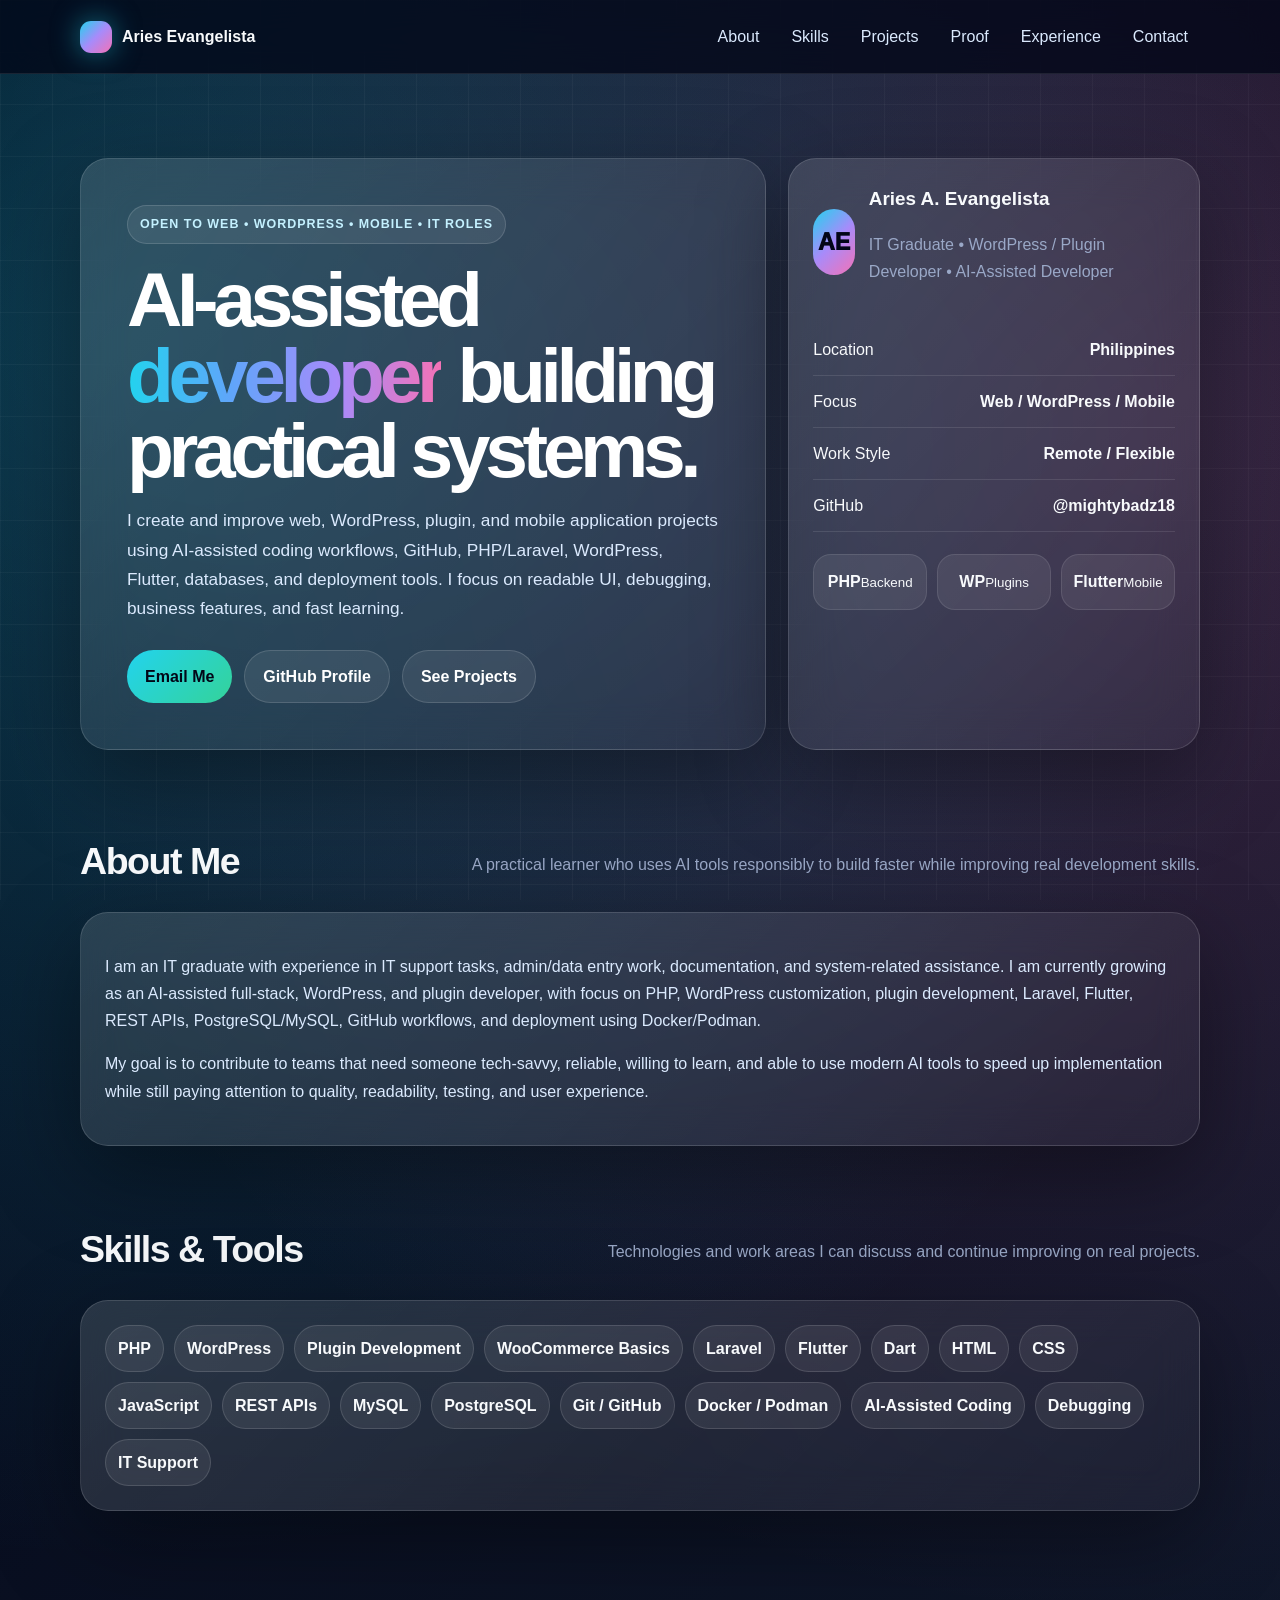
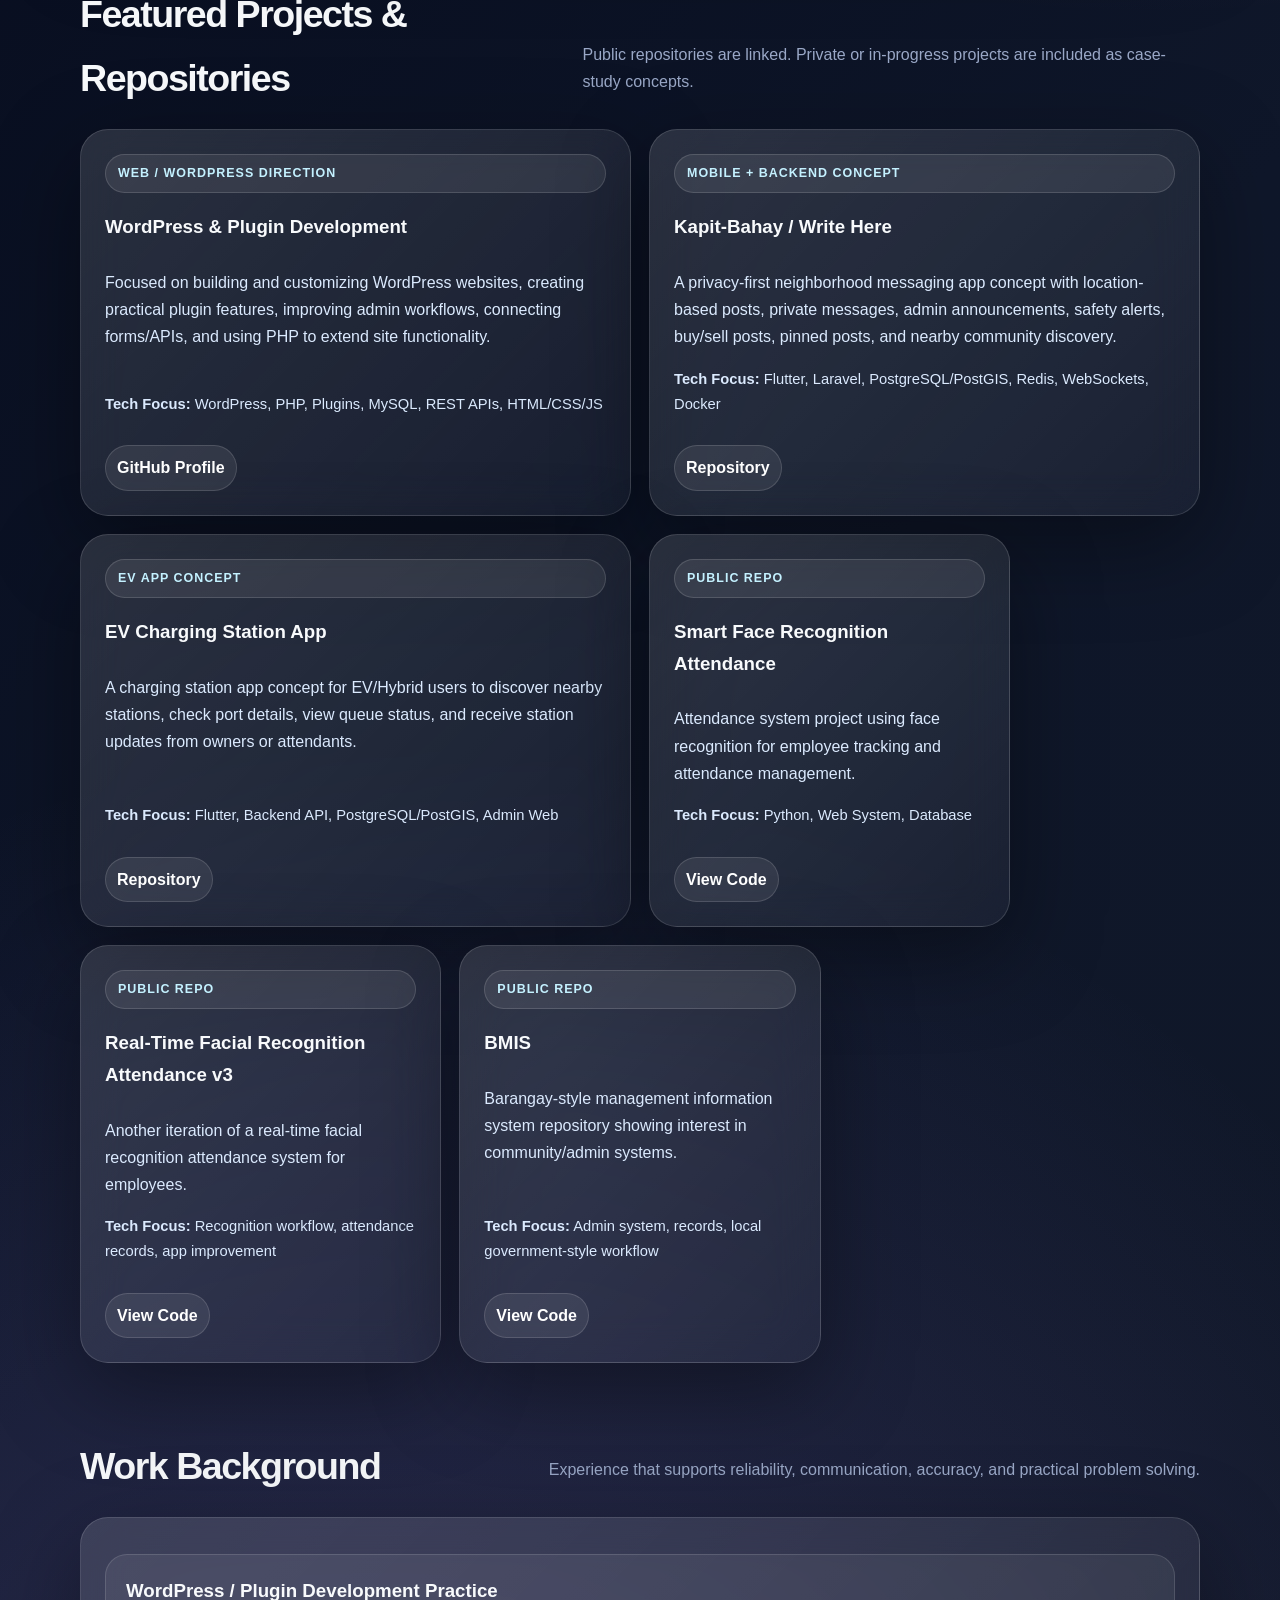
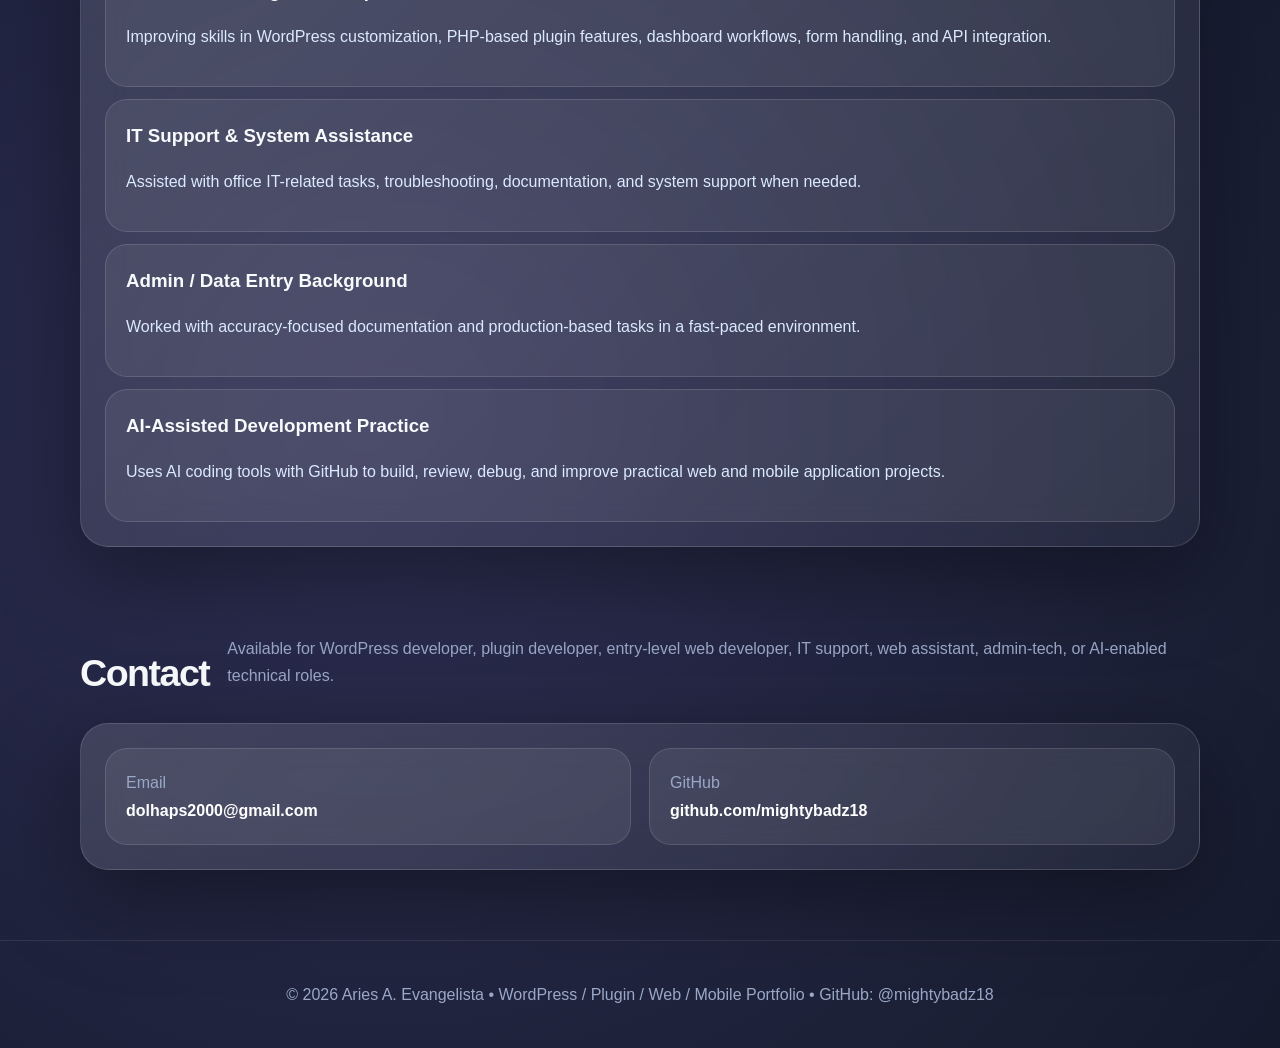
==== index.html @ ac054757 "Keep proof gallery only in menu link" ====
<!doctype html>
<html lang="en">
<head>
<meta charset="utf-8">
<meta name="viewport" content="width=device-width,initial-scale=1">
<meta name="description" content="Portfolio of Aries A. Evangelista - AI-assisted web, WordPress, Laravel, Flutter and mobile app developer.">
<title>Aries A. Evangelista | Portfolio</title>
<style>
:root{--bg:#020617;--line:rgba(255,255,255,.14);--txt:#f8fafc;--soft:#dbeafe;--muted:#9aa8c7;--cyan:#22d3ee;--blue:#60a5fa;--violet:#a78bfa;--pink:#f472b6;--green:#34d399;--yellow:#facc15}*{box-sizing:border-box}html{scroll-behavior:smooth}body{margin:0;font-family:Inter,Segoe UI,Arial,sans-serif;background:radial-gradient(circle at 10% 8%,rgba(34,211,238,.25),transparent 30%),radial-gradient(circle at 90% 10%,rgba(244,114,182,.20),transparent 30%),radial-gradient(circle at 30% 85%,rgba(167,139,250,.20),transparent 34%),linear-gradient(135deg,#020617,#0f172a 55%,#111827);color:var(--txt);line-height:1.7;min-height:100vh}body:before{content:"";position:fixed;inset:0;background-image:linear-gradient(rgba(255,255,255,.035) 1px,transparent 1px),linear-gradient(90deg,rgba(255,255,255,.035) 1px,transparent 1px);background-size:52px 52px;pointer-events:none}.container{width:min(1120px,92%);margin:auto;position:relative;z-index:1}.glass,.project,.card{background:linear-gradient(135deg,rgba(255,255,255,.13),rgba(255,255,255,.045));border:1px solid var(--line);box-shadow:0 28px 90px rgba(0,0,0,.38);backdrop-filter:blur(22px);-webkit-backdrop-filter:blur(22px)}nav{position:sticky;top:0;z-index:10;background:rgba(2,6,23,.76);border-bottom:1px solid rgba(255,255,255,.09);backdrop-filter:blur(18px)}.nav{display:flex;justify-content:space-between;align-items:center;gap:16px;padding:15px 0}.brand{display:flex;align-items:center;gap:10px;font-weight:900}.dot{width:32px;height:32px;border-radius:11px;background:linear-gradient(135deg,var(--cyan),var(--violet),var(--pink));box-shadow:0 0 28px rgba(34,211,238,.5)}.links{display:flex;flex-wrap:wrap;gap:8px}.links a{text-decoration:none;color:var(--soft);padding:8px 12px;border-radius:999px}.links a:hover{background:rgba(255,255,255,.08);color:white}header{padding:84px 0 44px}.hero{display:grid;grid-template-columns:1.25fr .75fr;gap:22px}.main,.side,.card,.project{border-radius:28px}.main{padding:clamp(28px,4vw,46px)}.side,.card,.project{padding:24px}.badge,.kicker{display:inline-flex;padding:8px 12px;border-radius:999px;background:rgba(255,255,255,.08);border:1px solid var(--line);color:#c4f1ff;font-size:.78rem;font-weight:900;text-transform:uppercase;letter-spacing:.08em}h1{font-size:clamp(2.5rem,6vw,5.4rem);line-height:.98;letter-spacing:-.07em;margin:18px 0;color:white}.grad{background:linear-gradient(90deg,var(--cyan),var(--blue),var(--violet),var(--pink));-webkit-background-clip:text;background-clip:text;color:transparent}.lead{font-size:1.08rem;color:var(--soft);max-width:760px}.actions{display:flex;flex-wrap:wrap;gap:12px;margin-top:26px}.btn,.repo{display:inline-flex;align-items:center;justify-content:center;text-decoration:none;color:white;font-weight:850;border:1px solid var(--line);background:rgba(255,255,255,.08);border-radius:999px}.btn{min-height:46px;padding:12px 18px}.btn.primary{color:#020617;background:linear-gradient(135deg,var(--cyan),var(--green));border:0}.profile{display:flex;gap:14px;align-items:center}.avatar{width:66px;height:66px;border-radius:24px;display:grid;place-items:center;background:linear-gradient(135deg,var(--cyan),var(--violet),var(--pink));color:#020617;font-weight:950;font-size:1.45rem}.profile h2{margin:0;font-size:1.18rem}.profile p,.title p,.tech{color:var(--muted)}.info{list-style:none;padding:0;margin:22px 0}.info li{display:flex;justify-content:space-between;gap:12px;border-bottom:1px solid rgba(255,255,255,.10);padding:12px 0}.stats{display:grid;grid-template-columns:repeat(3,1fr);gap:10px}.stat{text-align:center;padding:13px 8px;border-radius:18px;background:rgba(255,255,255,.075);border:1px solid rgba(255,255,255,.1)}section{padding:36px 0}.title{display:flex;justify-content:space-between;align-items:end;gap:18px;margin-bottom:18px}.title h2{font-size:clamp(1.7rem,3vw,2.35rem);margin:0;letter-spacing:-.04em}.card p,.project p{color:var(--soft)}.pills{display:flex;flex-wrap:wrap;gap:10px}.pill{padding:9px 12px;border-radius:999px;background:rgba(255,255,255,.075);border:1px solid rgba(255,255,255,.13);font-weight:750}.grid{display:grid;grid-template-columns:repeat(12,1fr);gap:18px}.project{grid-column:span 4;min-height:250px;display:flex;flex-direction:column}.featured{grid-column:span 6}.project h3{margin:18px 0 10px}.tech{margin-top:auto!important;font-size:.92rem}.repo{width:max-content;margin-top:14px;padding:8px 11px}.mini{padding:20px;border-radius:22px;background:rgba(255,255,255,.065);border:1px solid rgba(255,255,255,.13);margin-top:12px}.mini h3{margin:0 0 7px}.contact{display:grid;grid-template-columns:1fr 1fr;gap:18px}.contact div{padding:20px;border-radius:22px;background:rgba(255,255,255,.07);border:1px solid rgba(255,255,255,.12)}.contact span{display:block;color:var(--muted)}.contact a{color:white;font-weight:900;text-decoration:none;word-break:break-word}footer{text-align:center;color:var(--muted);padding:40px 0;border-top:1px solid rgba(255,255,255,.09);margin-top:34px}@media(max-width:920px){.hero,.contact{grid-template-columns:1fr}.project,.featured{grid-column:span 6}}@media(max-width:680px){.nav{align-items:flex-start;flex-direction:column}.project,.featured{grid-column:span 12}.title{display:block}.stats{grid-template-columns:1fr}h1{letter-spacing:-.05em}}
</style>
</head>
<body>
<nav><div class="container nav"><div class="brand"><span class="dot"></span>Aries Evangelista</div><div class="links"><a href="#about">About</a><a href="#skills">Skills</a><a href="#projects">Projects</a><a href="proof.html">Proof</a><a href="#experience">Experience</a><a href="#contact">Contact</a></div></div></nav>
<header><div class="container hero"><div class="main glass"><span class="badge">Open to Web • WordPress • Mobile • IT Roles</span><h1>AI-assisted <span class="grad">developer</span> building practical systems.</h1><p class="lead">I create and improve web, WordPress, plugin, and mobile application projects using AI-assisted coding workflows, GitHub, PHP/Laravel, WordPress, Flutter, databases, and deployment tools. I focus on readable UI, debugging, business features, and fast learning.</p><div class="actions"><a class="btn primary" href="mailto:dolhaps2000@gmail.com">Email Me</a><a class="btn" href="https://github.com/mightybadz18" target="_blank" rel="noreferrer">GitHub Profile</a><a class="btn" href="#projects">See Projects</a></div></div><aside class="side glass"><div class="profile"><div class="avatar">AE</div><div><h2>Aries A. Evangelista</h2><p>IT Graduate • WordPress / Plugin Developer • AI-Assisted Developer</p></div></div><ul class="info"><li><span>Location</span><b>Philippines</b></li><li><span>Focus</span><b>Web / WordPress / Mobile</b></li><li><span>Work Style</span><b>Remote / Flexible</b></li><li><span>GitHub</span><b>@mightybadz18</b></li></ul><div class="stats"><div class="stat"><b>PHP</b><small>Backend</small></div><div class="stat"><b>WP</b><small>Plugins</small></div><div class="stat"><b>Flutter</b><small>Mobile</small></div></div></aside></div></header>
<main class="container">
<section id="about"><div class="title"><h2>About Me</h2><p>A practical learner who uses AI tools responsibly to build faster while improving real development skills.</p></div><div class="card glass"><p>I am an IT graduate with experience in IT support tasks, admin/data entry work, documentation, and system-related assistance. I am currently growing as an AI-assisted full-stack, WordPress, and plugin developer, with focus on PHP, WordPress customization, plugin development, Laravel, Flutter, REST APIs, PostgreSQL/MySQL, GitHub workflows, and deployment using Docker/Podman.</p><p>My goal is to contribute to teams that need someone tech-savvy, reliable, willing to learn, and able to use modern AI tools to speed up implementation while still paying attention to quality, readability, testing, and user experience.</p></div></section>
<section id="skills"><div class="title"><h2>Skills & Tools</h2><p>Technologies and work areas I can discuss and continue improving on real projects.</p></div><div class="card glass"><div class="pills"><span class="pill">PHP</span><span class="pill">WordPress</span><span class="pill">Plugin Development</span><span class="pill">WooCommerce Basics</span><span class="pill">Laravel</span><span class="pill">Flutter</span><span class="pill">Dart</span><span class="pill">HTML</span><span class="pill">CSS</span><span class="pill">JavaScript</span><span class="pill">REST APIs</span><span class="pill">MySQL</span><span class="pill">PostgreSQL</span><span class="pill">Git / GitHub</span><span class="pill">Docker / Podman</span><span class="pill">AI-Assisted Coding</span><span class="pill">Debugging</span><span class="pill">IT Support</span></div></div></section>
<section id="projects"><div class="title"><h2>Featured Projects & Repositories</h2><p>Public repositories are linked. Private or in-progress projects are included as case-study concepts.</p></div><div class="grid"><article class="project featured"><span class="kicker">Web / WordPress Direction</span><h3>WordPress & Plugin Development</h3><p>Focused on building and customizing WordPress websites, creating practical plugin features, improving admin workflows, connecting forms/APIs, and using PHP to extend site functionality.</p><p class="tech"><b>Tech Focus:</b> WordPress, PHP, Plugins, MySQL, REST APIs, HTML/CSS/JS</p><a class="repo" href="https://github.com/mightybadz18" target="_blank" rel="noreferrer">GitHub Profile</a></article><article class="project featured"><span class="kicker">Mobile + Backend Concept</span><h3>Kapit-Bahay / Write Here</h3><p>A privacy-first neighborhood messaging app concept with location-based posts, private messages, admin announcements, safety alerts, buy/sell posts, pinned posts, and nearby community discovery.</p><p class="tech"><b>Tech Focus:</b> Flutter, Laravel, PostgreSQL/PostGIS, Redis, WebSockets, Docker</p><a class="repo" href="https://github.com/mightybadz18/Kapit-Bahay" target="_blank" rel="noreferrer">Repository</a></article><article class="project featured"><span class="kicker">EV App Concept</span><h3>EV Charging Station App</h3><p>A charging station app concept for EV/Hybrid users to discover nearby stations, check port details, view queue status, and receive station updates from owners or attendants.</p><p class="tech"><b>Tech Focus:</b> Flutter, Backend API, PostgreSQL/PostGIS, Admin Web</p><a class="repo" href="https://github.com/mightybadz18/EV-Chargings" target="_blank" rel="noreferrer">Repository</a></article><article class="project"><span class="kicker">Public Repo</span><h3>Smart Face Recognition Attendance</h3><p>Attendance system project using face recognition for employee tracking and attendance management.</p><p class="tech"><b>Tech Focus:</b> Python, Web System, Database</p><a class="repo" href="https://github.com/mightybadz18/Smart-Face-Recognition-Attendance" target="_blank" rel="noreferrer">View Code</a></article><article class="project"><span class="kicker">Public Repo</span><h3>Real-Time Facial Recognition Attendance v3</h3><p>Another iteration of a real-time facial recognition attendance system for employees.</p><p class="tech"><b>Tech Focus:</b> Recognition workflow, attendance records, app improvement</p><a class="repo" href="https://github.com/mightybadz18/Real-Time-Facial-Recognition-Attendance-System-for-Employees-v3" target="_blank" rel="noreferrer">View Code</a></article><article class="project"><span class="kicker">Public Repo</span><h3>BMIS</h3><p>Barangay-style management information system repository showing interest in community/admin systems.</p><p class="tech"><b>Tech Focus:</b> Admin system, records, local government-style workflow</p><a class="repo" href="https://github.com/mightybadz18/BMIS" target="_blank" rel="noreferrer">View Code</a></article></div></section>
<section id="experience"><div class="title"><h2>Work Background</h2><p>Experience that supports reliability, communication, accuracy, and practical problem solving.</p></div><div class="card glass"><div class="mini"><h3>WordPress / Plugin Development Practice</h3><p>Improving skills in WordPress customization, PHP-based plugin features, dashboard workflows, form handling, and API integration.</p></div><div class="mini"><h3>IT Support & System Assistance</h3><p>Assisted with office IT-related tasks, troubleshooting, documentation, and system support when needed.</p></div><div class="mini"><h3>Admin / Data Entry Background</h3><p>Worked with accuracy-focused documentation and production-based tasks in a fast-paced environment.</p></div><div class="mini"><h3>AI-Assisted Development Practice</h3><p>Uses AI coding tools with GitHub to build, review, debug, and improve practical web and mobile application projects.</p></div></div></section>
<section id="contact"><div class="title"><h2>Contact</h2><p>Available for WordPress developer, plugin developer, entry-level web developer, IT support, web assistant, admin-tech, or AI-enabled technical roles.</p></div><div class="card glass contact"><div><span>Email</span><a href="mailto:dolhaps2000@gmail.com">dolhaps2000@gmail.com</a></div><div><span>GitHub</span><a href="https://github.com/mightybadz18" target="_blank" rel="noreferrer">github.com/mightybadz18</a></div></div></section>
</main>
<footer><div class="container">© 2026 Aries A. Evangelista • WordPress / Plugin / Web / Mobile Portfolio • GitHub: @mightybadz18</div></footer>
</body>
</html>
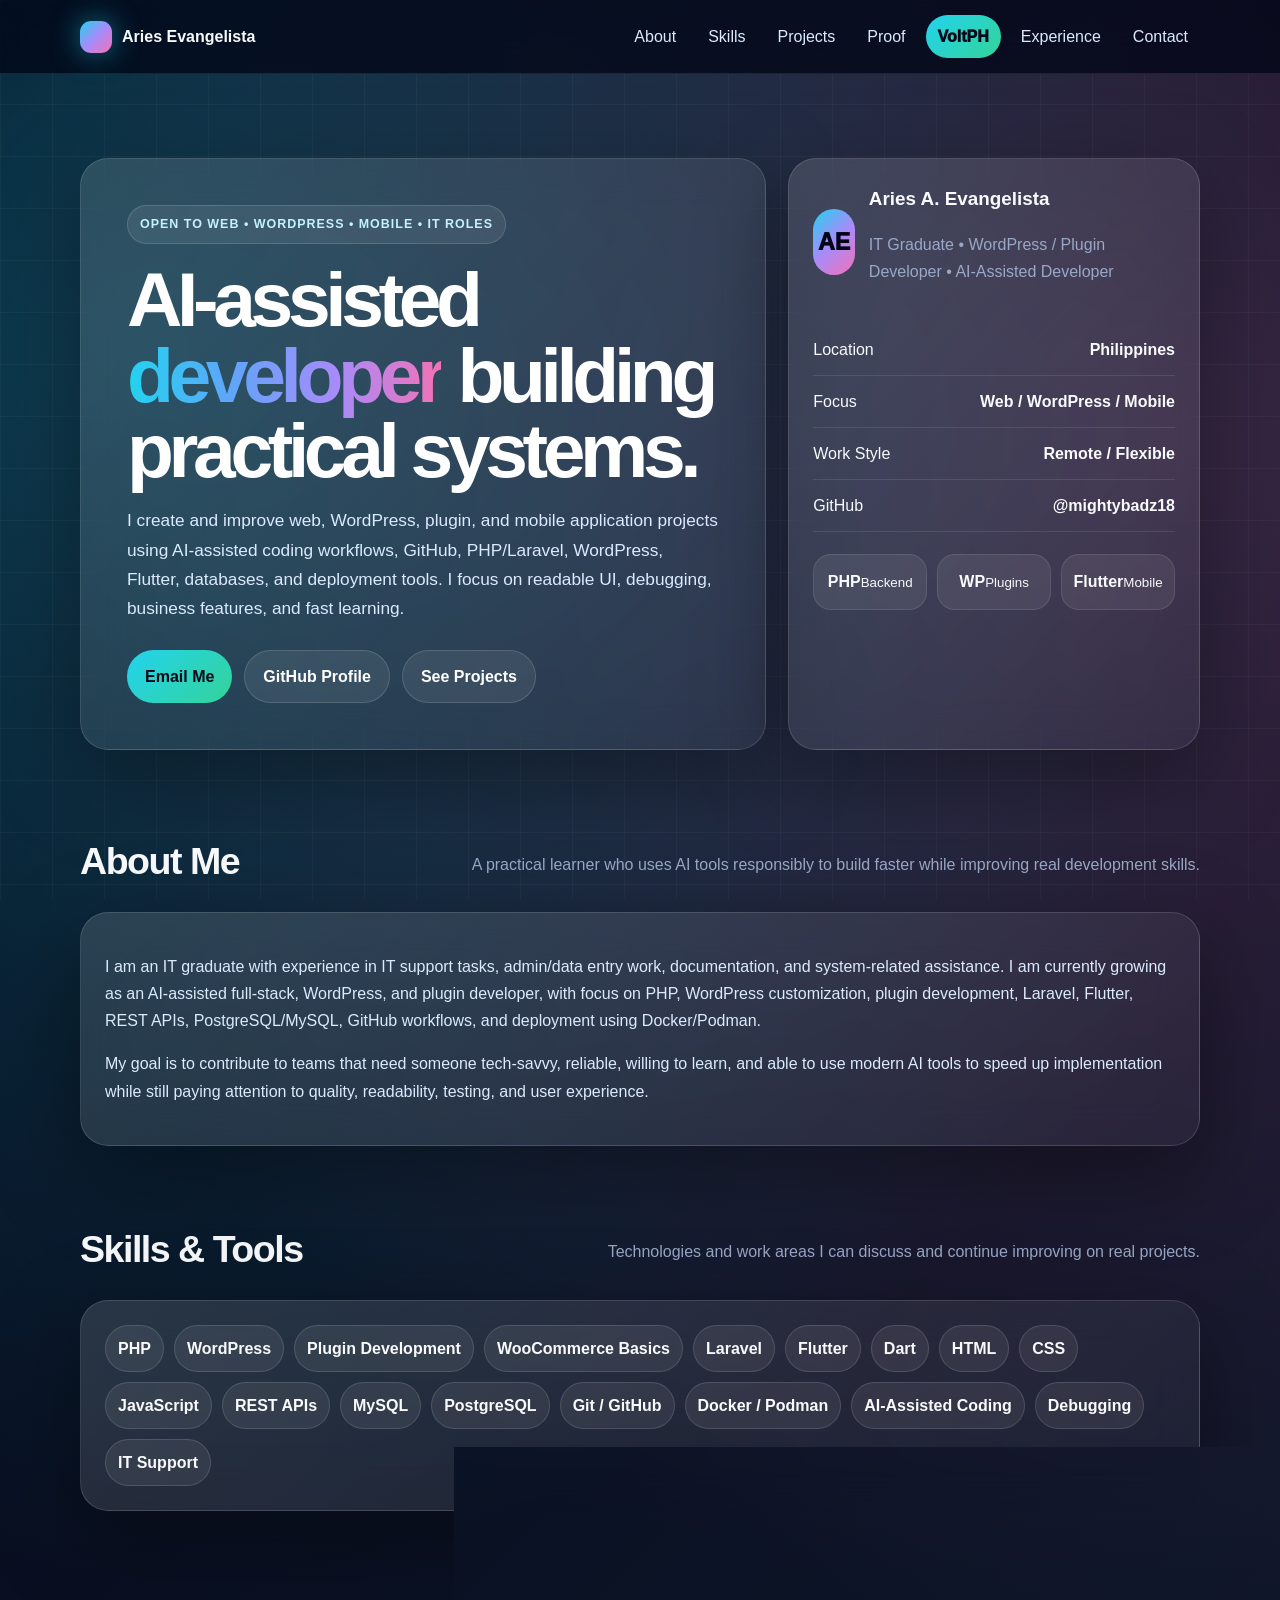
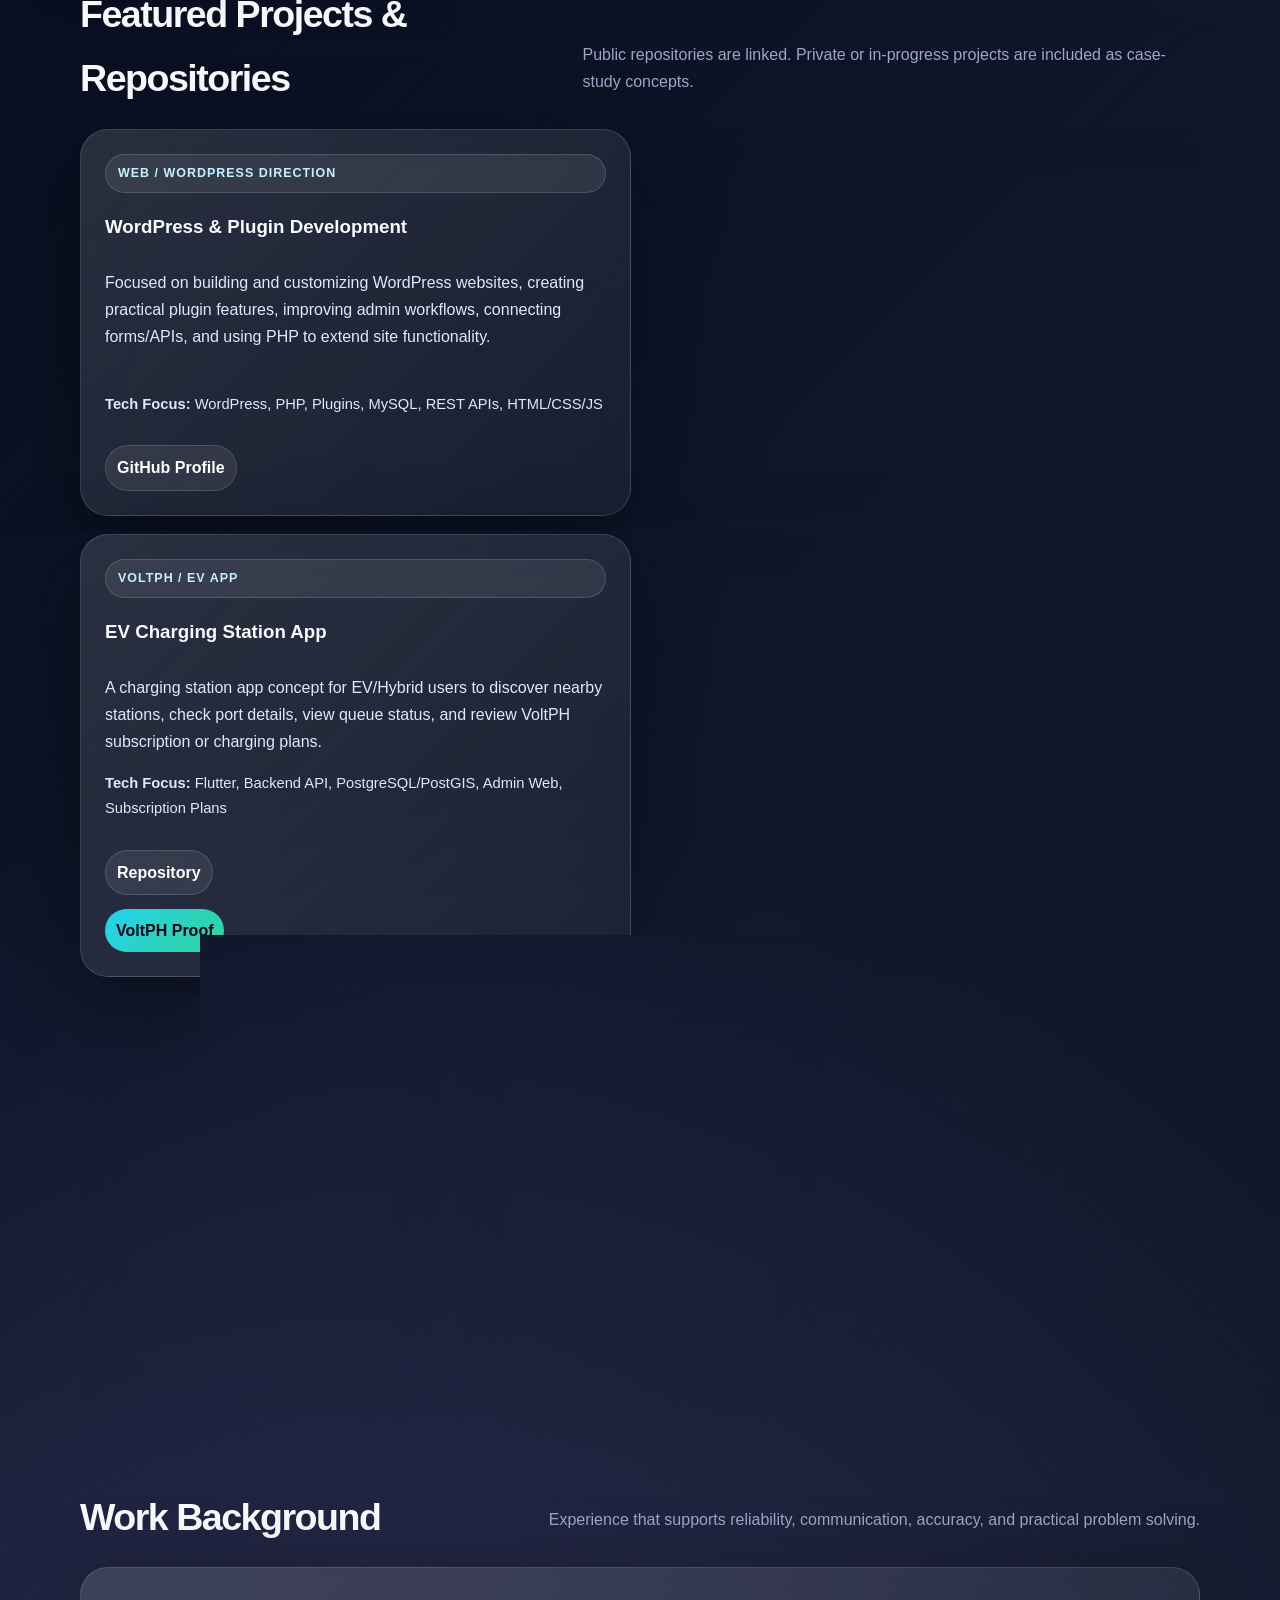
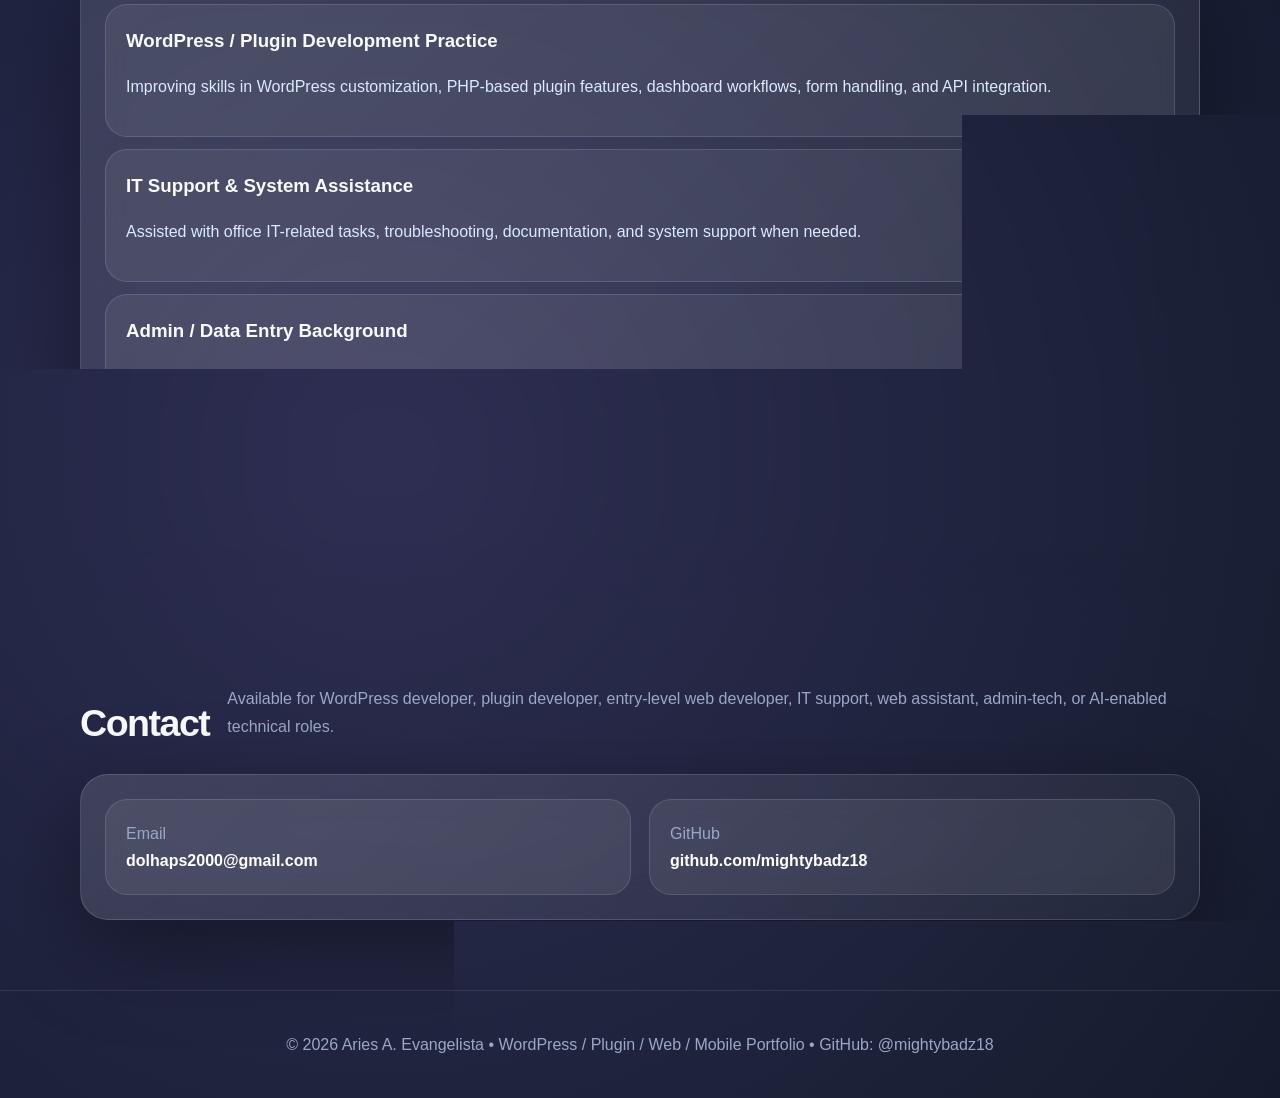
==== commit 89ae190e: "Add VoltPH link to main portfolio page" ====
--- a/index.html
+++ b/index.html
@@ -6,16 +6,16 @@
 <meta name="description" content="Portfolio of Aries A. Evangelista - AI-assisted web, WordPress, Laravel, Flutter and mobile app developer.">
 <title>Aries A. Evangelista | Portfolio</title>
 <style>
-:root{--bg:#020617;--line:rgba(255,255,255,.14);--txt:#f8fafc;--soft:#dbeafe;--muted:#9aa8c7;--cyan:#22d3ee;--blue:#60a5fa;--violet:#a78bfa;--pink:#f472b6;--green:#34d399;--yellow:#facc15}*{box-sizing:border-box}html{scroll-behavior:smooth}body{margin:0;font-family:Inter,Segoe UI,Arial,sans-serif;background:radial-gradient(circle at 10% 8%,rgba(34,211,238,.25),transparent 30%),radial-gradient(circle at 90% 10%,rgba(244,114,182,.20),transparent 30%),radial-gradient(circle at 30% 85%,rgba(167,139,250,.20),transparent 34%),linear-gradient(135deg,#020617,#0f172a 55%,#111827);color:var(--txt);line-height:1.7;min-height:100vh}body:before{content:"";position:fixed;inset:0;background-image:linear-gradient(rgba(255,255,255,.035) 1px,transparent 1px),linear-gradient(90deg,rgba(255,255,255,.035) 1px,transparent 1px);background-size:52px 52px;pointer-events:none}.container{width:min(1120px,92%);margin:auto;position:relative;z-index:1}.glass,.project,.card{background:linear-gradient(135deg,rgba(255,255,255,.13),rgba(255,255,255,.045));border:1px solid var(--line);box-shadow:0 28px 90px rgba(0,0,0,.38);backdrop-filter:blur(22px);-webkit-backdrop-filter:blur(22px)}nav{position:sticky;top:0;z-index:10;background:rgba(2,6,23,.76);border-bottom:1px solid rgba(255,255,255,.09);backdrop-filter:blur(18px)}.nav{display:flex;justify-content:space-between;align-items:center;gap:16px;padding:15px 0}.brand{display:flex;align-items:center;gap:10px;font-weight:900}.dot{width:32px;height:32px;border-radius:11px;background:linear-gradient(135deg,var(--cyan),var(--violet),var(--pink));box-shadow:0 0 28px rgba(34,211,238,.5)}.links{display:flex;flex-wrap:wrap;gap:8px}.links a{text-decoration:none;color:var(--soft);padding:8px 12px;border-radius:999px}.links a:hover{background:rgba(255,255,255,.08);color:white}header{padding:84px 0 44px}.hero{display:grid;grid-template-columns:1.25fr .75fr;gap:22px}.main,.side,.card,.project{border-radius:28px}.main{padding:clamp(28px,4vw,46px)}.side,.card,.project{padding:24px}.badge,.kicker{display:inline-flex;padding:8px 12px;border-radius:999px;background:rgba(255,255,255,.08);border:1px solid var(--line);color:#c4f1ff;font-size:.78rem;font-weight:900;text-transform:uppercase;letter-spacing:.08em}h1{font-size:clamp(2.5rem,6vw,5.4rem);line-height:.98;letter-spacing:-.07em;margin:18px 0;color:white}.grad{background:linear-gradient(90deg,var(--cyan),var(--blue),var(--violet),var(--pink));-webkit-background-clip:text;background-clip:text;color:transparent}.lead{font-size:1.08rem;color:var(--soft);max-width:760px}.actions{display:flex;flex-wrap:wrap;gap:12px;margin-top:26px}.btn,.repo{display:inline-flex;align-items:center;justify-content:center;text-decoration:none;color:white;font-weight:850;border:1px solid var(--line);background:rgba(255,255,255,.08);border-radius:999px}.btn{min-height:46px;padding:12px 18px}.btn.primary{color:#020617;background:linear-gradient(135deg,var(--cyan),var(--green));border:0}.profile{display:flex;gap:14px;align-items:center}.avatar{width:66px;height:66px;border-radius:24px;display:grid;place-items:center;background:linear-gradient(135deg,var(--cyan),var(--violet),var(--pink));color:#020617;font-weight:950;font-size:1.45rem}.profile h2{margin:0;font-size:1.18rem}.profile p,.title p,.tech{color:var(--muted)}.info{list-style:none;padding:0;margin:22px 0}.info li{display:flex;justify-content:space-between;gap:12px;border-bottom:1px solid rgba(255,255,255,.10);padding:12px 0}.stats{display:grid;grid-template-columns:repeat(3,1fr);gap:10px}.stat{text-align:center;padding:13px 8px;border-radius:18px;background:rgba(255,255,255,.075);border:1px solid rgba(255,255,255,.1)}section{padding:36px 0}.title{display:flex;justify-content:space-between;align-items:end;gap:18px;margin-bottom:18px}.title h2{font-size:clamp(1.7rem,3vw,2.35rem);margin:0;letter-spacing:-.04em}.card p,.project p{color:var(--soft)}.pills{display:flex;flex-wrap:wrap;gap:10px}.pill{padding:9px 12px;border-radius:999px;background:rgba(255,255,255,.075);border:1px solid rgba(255,255,255,.13);font-weight:750}.grid{display:grid;grid-template-columns:repeat(12,1fr);gap:18px}.project{grid-column:span 4;min-height:250px;display:flex;flex-direction:column}.featured{grid-column:span 6}.project h3{margin:18px 0 10px}.tech{margin-top:auto!important;font-size:.92rem}.repo{width:max-content;margin-top:14px;padding:8px 11px}.mini{padding:20px;border-radius:22px;background:rgba(255,255,255,.065);border:1px solid rgba(255,255,255,.13);margin-top:12px}.mini h3{margin:0 0 7px}.contact{display:grid;grid-template-columns:1fr 1fr;gap:18px}.contact div{padding:20px;border-radius:22px;background:rgba(255,255,255,.07);border:1px solid rgba(255,255,255,.12)}.contact span{display:block;color:var(--muted)}.contact a{color:white;font-weight:900;text-decoration:none;word-break:break-word}footer{text-align:center;color:var(--muted);padding:40px 0;border-top:1px solid rgba(255,255,255,.09);margin-top:34px}@media(max-width:920px){.hero,.contact{grid-template-columns:1fr}.project,.featured{grid-column:span 6}}@media(max-width:680px){.nav{align-items:flex-start;flex-direction:column}.project,.featured{grid-column:span 12}.title{display:block}.stats{grid-template-columns:1fr}h1{letter-spacing:-.05em}}
+:root{--bg:#020617;--line:rgba(255,255,255,.14);--txt:#f8fafc;--soft:#dbeafe;--muted:#9aa8c7;--cyan:#22d3ee;--blue:#60a5fa;--violet:#a78bfa;--pink:#f472b6;--green:#34d399;--yellow:#facc15}*{box-sizing:border-box}html{scroll-behavior:smooth}body{margin:0;font-family:Inter,Segoe UI,Arial,sans-serif;background:radial-gradient(circle at 10% 8%,rgba(34,211,238,.25),transparent 30%),radial-gradient(circle at 90% 10%,rgba(244,114,182,.20),transparent 30%),radial-gradient(circle at 30% 85%,rgba(167,139,250,.20),transparent 34%),linear-gradient(135deg,#020617,#0f172a 55%,#111827);color:var(--txt);line-height:1.7;min-height:100vh}body:before{content:"";position:fixed;inset:0;background-image:linear-gradient(rgba(255,255,255,.035) 1px,transparent 1px),linear-gradient(90deg,rgba(255,255,255,.035) 1px,transparent 1px);background-size:52px 52px;pointer-events:none}.container{width:min(1120px,92%);margin:auto;position:relative;z-index:1}.glass,.project,.card{background:linear-gradient(135deg,rgba(255,255,255,.13),rgba(255,255,255,.045));border:1px solid var(--line);box-shadow:0 28px 90px rgba(0,0,0,.38);backdrop-filter:blur(22px);-webkit-backdrop-filter:blur(22px)}nav{position:sticky;top:0;z-index:10;background:rgba(2,6,23,.76);border-bottom:1px solid rgba(255,255,255,.09);backdrop-filter:blur(18px)}.nav{display:flex;justify-content:space-between;align-items:center;gap:16px;padding:15px 0}.brand{display:flex;align-items:center;gap:10px;font-weight:900}.dot{width:32px;height:32px;border-radius:11px;background:linear-gradient(135deg,var(--cyan),var(--violet),var(--pink));box-shadow:0 0 28px rgba(34,211,238,.5)}.links{display:flex;flex-wrap:wrap;gap:8px}.links a{text-decoration:none;color:var(--soft);padding:8px 12px;border-radius:999px}.links a:hover{background:rgba(255,255,255,.08);color:white}.links a.voltph-link{color:#020617;background:linear-gradient(135deg,var(--cyan),var(--green));font-weight:950}header{padding:84px 0 44px}.hero{display:grid;grid-template-columns:1.25fr .75fr;gap:22px}.main,.side,.card,.project{border-radius:28px}.main{padding:clamp(28px,4vw,46px)}.side,.card,.project{padding:24px}.badge,.kicker{display:inline-flex;padding:8px 12px;border-radius:999px;background:rgba(255,255,255,.08);border:1px solid var(--line);color:#c4f1ff;font-size:.78rem;font-weight:900;text-transform:uppercase;letter-spacing:.08em}h1{font-size:clamp(2.5rem,6vw,5.4rem);line-height:.98;letter-spacing:-.07em;margin:18px 0;color:white}.grad{background:linear-gradient(90deg,var(--cyan),var(--blue),var(--violet),var(--pink));-webkit-background-clip:text;background-clip:text;color:transparent}.lead{font-size:1.08rem;color:var(--soft);max-width:760px}.actions{display:flex;flex-wrap:wrap;gap:12px;margin-top:26px}.btn,.repo{display:inline-flex;align-items:center;justify-content:center;text-decoration:none;color:white;font-weight:850;border:1px solid var(--line);background:rgba(255,255,255,.08);border-radius:999px}.btn{min-height:46px;padding:12px 18px}.btn.primary{color:#020617;background:linear-gradient(135deg,var(--cyan),var(--green));border:0}.profile{display:flex;gap:14px;align-items:center}.avatar{width:66px;height:66px;border-radius:24px;display:grid;place-items:center;background:linear-gradient(135deg,var(--cyan),var(--violet),var(--pink));color:#020617;font-weight:950;font-size:1.45rem}.profile h2{margin:0;font-size:1.18rem}.profile p,.title p,.tech{color:var(--muted)}.info{list-style:none;padding:0;margin:22px 0}.info li{display:flex;justify-content:space-between;gap:12px;border-bottom:1px solid rgba(255,255,255,.10);padding:12px 0}.stats{display:grid;grid-template-columns:repeat(3,1fr);gap:10px}.stat{text-align:center;padding:13px 8px;border-radius:18px;background:rgba(255,255,255,.075);border:1px solid rgba(255,255,255,.1)}section{padding:36px 0}.title{display:flex;justify-content:space-between;align-items:end;gap:18px;margin-bottom:18px}.title h2{font-size:clamp(1.7rem,3vw,2.35rem);margin:0;letter-spacing:-.04em}.card p,.project p{color:var(--soft)}.pills{display:flex;flex-wrap:wrap;gap:10px}.pill{padding:9px 12px;border-radius:999px;background:rgba(255,255,255,.075);border:1px solid rgba(255,255,255,.13);font-weight:750}.grid{display:grid;grid-template-columns:repeat(12,1fr);gap:18px}.project{grid-column:span 4;min-height:250px;display:flex;flex-direction:column}.featured{grid-column:span 6}.project h3{margin:18px 0 10px}.tech{margin-top:auto!important;font-size:.92rem}.repo{width:max-content;margin-top:14px;padding:8px 11px}.repo.primary-link{color:#020617;background:linear-gradient(135deg,var(--cyan),var(--green));border:0}.mini{padding:20px;border-radius:22px;background:rgba(255,255,255,.065);border:1px solid rgba(255,255,255,.13);margin-top:12px}.mini h3{margin:0 0 7px}.contact{display:grid;grid-template-columns:1fr 1fr;gap:18px}.contact div{padding:20px;border-radius:22px;background:rgba(255,255,255,.07);border:1px solid rgba(255,255,255,.12)}.contact span{display:block;color:var(--muted)}.contact a{color:white;font-weight:900;text-decoration:none;word-break:break-word}footer{text-align:center;color:var(--muted);padding:40px 0;border-top:1px solid rgba(255,255,255,.09);margin-top:34px}@media(max-width:920px){.hero,.contact{grid-template-columns:1fr}.project,.featured{grid-column:span 6}}@media(max-width:680px){.nav{align-items:flex-start;flex-direction:column}.project,.featured{grid-column:span 12}.title{display:block}.stats{grid-template-columns:1fr}h1{letter-spacing:-.05em}}
 </style>
 </head>
 <body>
-<nav><div class="container nav"><div class="brand"><span class="dot"></span>Aries Evangelista</div><div class="links"><a href="#about">About</a><a href="#skills">Skills</a><a href="#projects">Projects</a><a href="proof.html">Proof</a><a href="#experience">Experience</a><a href="#contact">Contact</a></div></div></nav>
+<nav><div class="container nav"><div class="brand"><span class="dot"></span>Aries Evangelista</div><div class="links"><a href="#about">About</a><a href="#skills">Skills</a><a href="#projects">Projects</a><a href="proof.html">Proof</a><a class="voltph-link" href="voltph-proof.html">VoltPH</a><a href="#experience">Experience</a><a href="#contact">Contact</a></div></div></nav>
 <header><div class="container hero"><div class="main glass"><span class="badge">Open to Web • WordPress • Mobile • IT Roles</span><h1>AI-assisted <span class="grad">developer</span> building practical systems.</h1><p class="lead">I create and improve web, WordPress, plugin, and mobile application projects using AI-assisted coding workflows, GitHub, PHP/Laravel, WordPress, Flutter, databases, and deployment tools. I focus on readable UI, debugging, business features, and fast learning.</p><div class="actions"><a class="btn primary" href="mailto:dolhaps2000@gmail.com">Email Me</a><a class="btn" href="https://github.com/mightybadz18" target="_blank" rel="noreferrer">GitHub Profile</a><a class="btn" href="#projects">See Projects</a></div></div><aside class="side glass"><div class="profile"><div class="avatar">AE</div><div><h2>Aries A. Evangelista</h2><p>IT Graduate • WordPress / Plugin Developer • AI-Assisted Developer</p></div></div><ul class="info"><li><span>Location</span><b>Philippines</b></li><li><span>Focus</span><b>Web / WordPress / Mobile</b></li><li><span>Work Style</span><b>Remote / Flexible</b></li><li><span>GitHub</span><b>@mightybadz18</b></li></ul><div class="stats"><div class="stat"><b>PHP</b><small>Backend</small></div><div class="stat"><b>WP</b><small>Plugins</small></div><div class="stat"><b>Flutter</b><small>Mobile</small></div></div></aside></div></header>
 <main class="container">
 <section id="about"><div class="title"><h2>About Me</h2><p>A practical learner who uses AI tools responsibly to build faster while improving real development skills.</p></div><div class="card glass"><p>I am an IT graduate with experience in IT support tasks, admin/data entry work, documentation, and system-related assistance. I am currently growing as an AI-assisted full-stack, WordPress, and plugin developer, with focus on PHP, WordPress customization, plugin development, Laravel, Flutter, REST APIs, PostgreSQL/MySQL, GitHub workflows, and deployment using Docker/Podman.</p><p>My goal is to contribute to teams that need someone tech-savvy, reliable, willing to learn, and able to use modern AI tools to speed up implementation while still paying attention to quality, readability, testing, and user experience.</p></div></section>
 <section id="skills"><div class="title"><h2>Skills & Tools</h2><p>Technologies and work areas I can discuss and continue improving on real projects.</p></div><div class="card glass"><div class="pills"><span class="pill">PHP</span><span class="pill">WordPress</span><span class="pill">Plugin Development</span><span class="pill">WooCommerce Basics</span><span class="pill">Laravel</span><span class="pill">Flutter</span><span class="pill">Dart</span><span class="pill">HTML</span><span class="pill">CSS</span><span class="pill">JavaScript</span><span class="pill">REST APIs</span><span class="pill">MySQL</span><span class="pill">PostgreSQL</span><span class="pill">Git / GitHub</span><span class="pill">Docker / Podman</span><span class="pill">AI-Assisted Coding</span><span class="pill">Debugging</span><span class="pill">IT Support</span></div></div></section>
-<section id="projects"><div class="title"><h2>Featured Projects & Repositories</h2><p>Public repositories are linked. Private or in-progress projects are included as case-study concepts.</p></div><div class="grid"><article class="project featured"><span class="kicker">Web / WordPress Direction</span><h3>WordPress & Plugin Development</h3><p>Focused on building and customizing WordPress websites, creating practical plugin features, improving admin workflows, connecting forms/APIs, and using PHP to extend site functionality.</p><p class="tech"><b>Tech Focus:</b> WordPress, PHP, Plugins, MySQL, REST APIs, HTML/CSS/JS</p><a class="repo" href="https://github.com/mightybadz18" target="_blank" rel="noreferrer">GitHub Profile</a></article><article class="project featured"><span class="kicker">Mobile + Backend Concept</span><h3>Kapit-Bahay / Write Here</h3><p>A privacy-first neighborhood messaging app concept with location-based posts, private messages, admin announcements, safety alerts, buy/sell posts, pinned posts, and nearby community discovery.</p><p class="tech"><b>Tech Focus:</b> Flutter, Laravel, PostgreSQL/PostGIS, Redis, WebSockets, Docker</p><a class="repo" href="https://github.com/mightybadz18/Kapit-Bahay" target="_blank" rel="noreferrer">Repository</a></article><article class="project featured"><span class="kicker">EV App Concept</span><h3>EV Charging Station App</h3><p>A charging station app concept for EV/Hybrid users to discover nearby stations, check port details, view queue status, and receive station updates from owners or attendants.</p><p class="tech"><b>Tech Focus:</b> Flutter, Backend API, PostgreSQL/PostGIS, Admin Web</p><a class="repo" href="https://github.com/mightybadz18/EV-Chargings" target="_blank" rel="noreferrer">Repository</a></article><article class="project"><span class="kicker">Public Repo</span><h3>Smart Face Recognition Attendance</h3><p>Attendance system project using face recognition for employee tracking and attendance management.</p><p class="tech"><b>Tech Focus:</b> Python, Web System, Database</p><a class="repo" href="https://github.com/mightybadz18/Smart-Face-Recognition-Attendance" target="_blank" rel="noreferrer">View Code</a></article><article class="project"><span class="kicker">Public Repo</span><h3>Real-Time Facial Recognition Attendance v3</h3><p>Another iteration of a real-time facial recognition attendance system for employees.</p><p class="tech"><b>Tech Focus:</b> Recognition workflow, attendance records, app improvement</p><a class="repo" href="https://github.com/mightybadz18/Real-Time-Facial-Recognition-Attendance-System-for-Employees-v3" target="_blank" rel="noreferrer">View Code</a></article><article class="project"><span class="kicker">Public Repo</span><h3>BMIS</h3><p>Barangay-style management information system repository showing interest in community/admin systems.</p><p class="tech"><b>Tech Focus:</b> Admin system, records, local government-style workflow</p><a class="repo" href="https://github.com/mightybadz18/BMIS" target="_blank" rel="noreferrer">View Code</a></article></div></section>
+<section id="projects"><div class="title"><h2>Featured Projects & Repositories</h2><p>Public repositories are linked. Private or in-progress projects are included as case-study concepts.</p></div><div class="grid"><article class="project featured"><span class="kicker">Web / WordPress Direction</span><h3>WordPress & Plugin Development</h3><p>Focused on building and customizing WordPress websites, creating practical plugin features, improving admin workflows, connecting forms/APIs, and using PHP to extend site functionality.</p><p class="tech"><b>Tech Focus:</b> WordPress, PHP, Plugins, MySQL, REST APIs, HTML/CSS/JS</p><a class="repo" href="https://github.com/mightybadz18" target="_blank" rel="noreferrer">GitHub Profile</a></article><article class="project featured"><span class="kicker">Mobile + Backend Concept</span><h3>Kapit-Bahay / Write Here</h3><p>A privacy-first neighborhood messaging app concept with location-based posts, private messages, admin announcements, safety alerts, buy/sell posts, pinned posts, and nearby community discovery.</p><p class="tech"><b>Tech Focus:</b> Flutter, Laravel, PostgreSQL/PostGIS, Redis, WebSockets, Docker</p><a class="repo" href="https://github.com/mightybadz18/Kapit-Bahay" target="_blank" rel="noreferrer">Repository</a></article><article class="project featured"><span class="kicker">VoltPH / EV App</span><h3>EV Charging Station App</h3><p>A charging station app concept for EV/Hybrid users to discover nearby stations, check port details, view queue status, and review VoltPH subscription or charging plans.</p><p class="tech"><b>Tech Focus:</b> Flutter, Backend API, PostgreSQL/PostGIS, Admin Web, Subscription Plans</p><a class="repo" href="https://github.com/mightybadz18/EV-Chargings" target="_blank" rel="noreferrer">Repository</a><a class="repo primary-link" href="voltph-proof.html">VoltPH Proof</a></article><article class="project"><span class="kicker">Public Repo</span><h3>Smart Face Recognition Attendance</h3><p>Attendance system project using face recognition for employee tracking and attendance management.</p><p class="tech"><b>Tech Focus:</b> Python, Web System, Database</p><a class="repo" href="https://github.com/mightybadz18/Smart-Face-Recognition-Attendance" target="_blank" rel="noreferrer">View Code</a></article><article class="project"><span class="kicker">Public Repo</span><h3>Real-Time Facial Recognition Attendance v3</h3><p>Another iteration of a real-time facial recognition attendance system for employees.</p><p class="tech"><b>Tech Focus:</b> Recognition workflow, attendance records, app improvement</p><a class="repo" href="https://github.com/mightybadz18/Real-Time-Facial-Recognition-Attendance-System-for-Employees-v3" target="_blank" rel="noreferrer">View Code</a></article><article class="project"><span class="kicker">Public Repo</span><h3>BMIS</h3><p>Barangay-style management information system repository showing interest in community/admin systems.</p><p class="tech"><b>Tech Focus:</b> Admin system, records, local government-style workflow</p><a class="repo" href="https://github.com/mightybadz18/BMIS" target="_blank" rel="noreferrer">View Code</a></article></div></section>
 <section id="experience"><div class="title"><h2>Work Background</h2><p>Experience that supports reliability, communication, accuracy, and practical problem solving.</p></div><div class="card glass"><div class="mini"><h3>WordPress / Plugin Development Practice</h3><p>Improving skills in WordPress customization, PHP-based plugin features, dashboard workflows, form handling, and API integration.</p></div><div class="mini"><h3>IT Support & System Assistance</h3><p>Assisted with office IT-related tasks, troubleshooting, documentation, and system support when needed.</p></div><div class="mini"><h3>Admin / Data Entry Background</h3><p>Worked with accuracy-focused documentation and production-based tasks in a fast-paced environment.</p></div><div class="mini"><h3>AI-Assisted Development Practice</h3><p>Uses AI coding tools with GitHub to build, review, debug, and improve practical web and mobile application projects.</p></div></div></section>
 <section id="contact"><div class="title"><h2>Contact</h2><p>Available for WordPress developer, plugin developer, entry-level web developer, IT support, web assistant, admin-tech, or AI-enabled technical roles.</p></div><div class="card glass contact"><div><span>Email</span><a href="mailto:dolhaps2000@gmail.com">dolhaps2000@gmail.com</a></div><div><span>GitHub</span><a href="https://github.com/mightybadz18" target="_blank" rel="noreferrer">github.com/mightybadz18</a></div></div></section>
 </main>
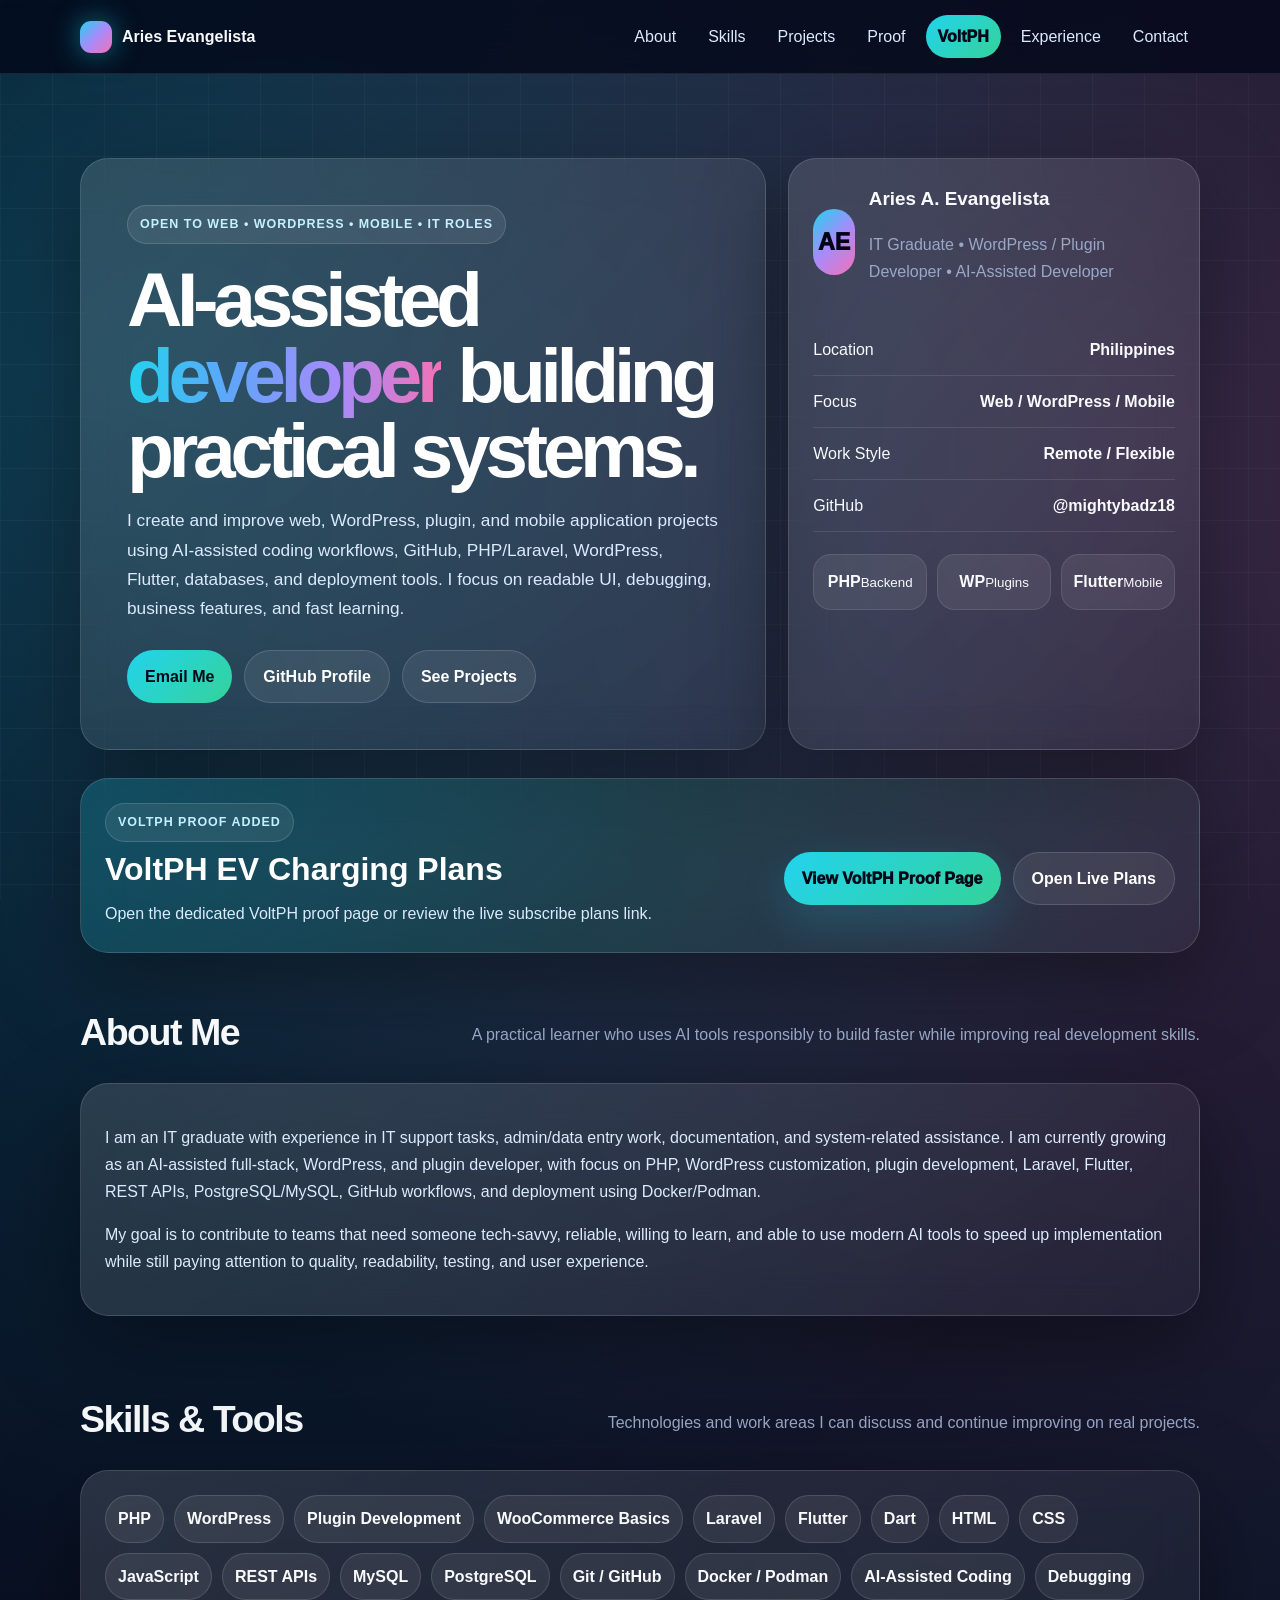
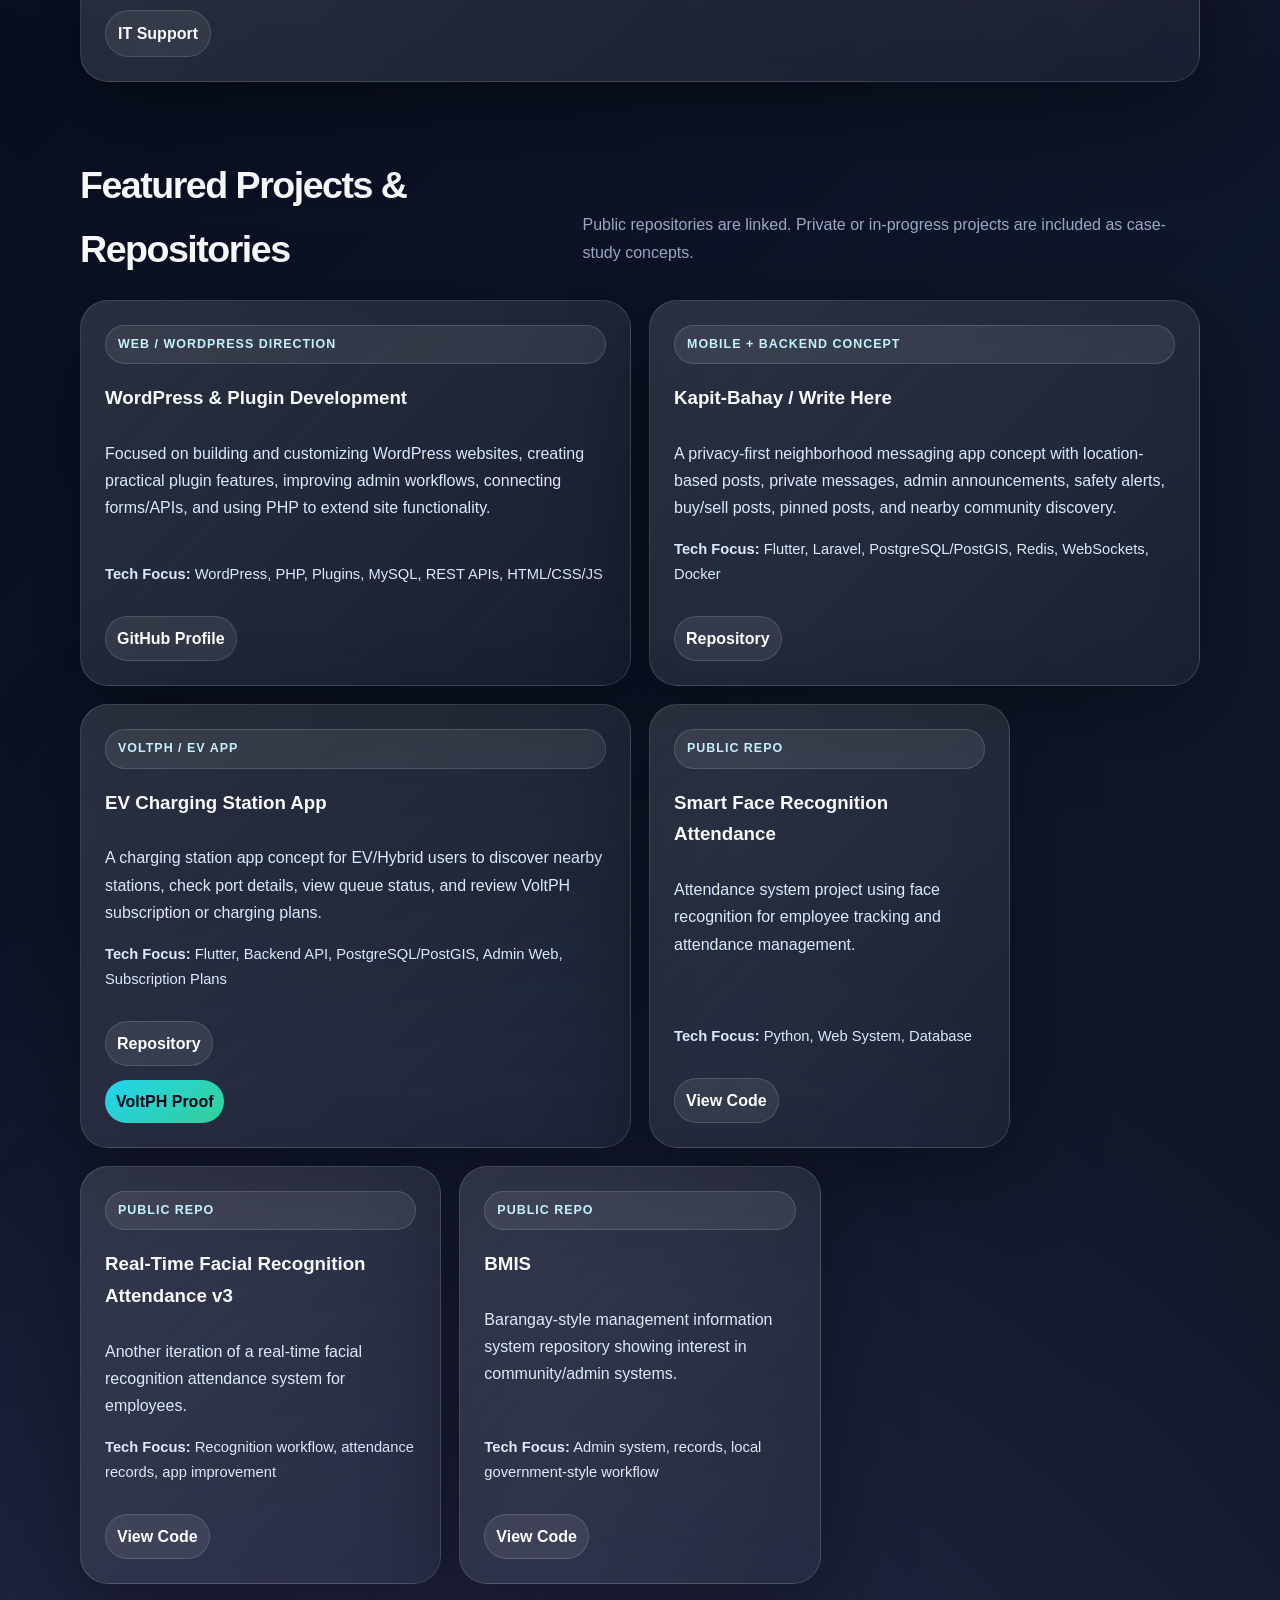
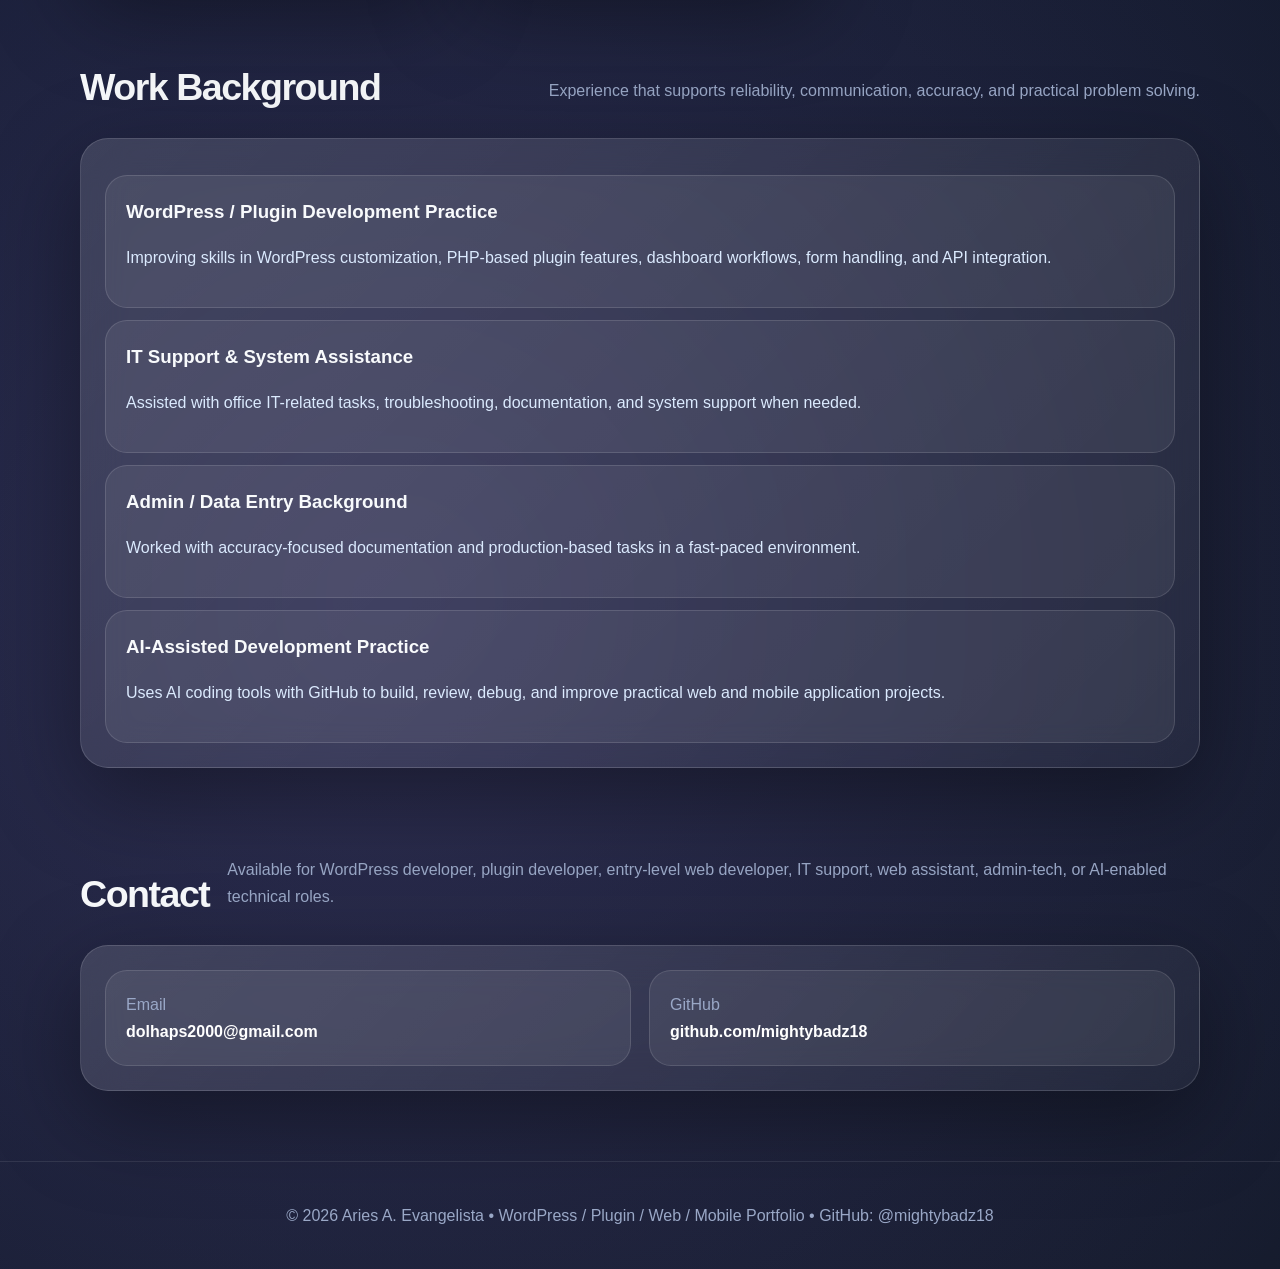
==== commit d7e2839b: "Add prominent VoltPH banner on homepage" ====
--- a/index.html
+++ b/index.html
@@ -6,12 +6,13 @@
 <meta name="description" content="Portfolio of Aries A. Evangelista - AI-assisted web, WordPress, Laravel, Flutter and mobile app developer.">
 <title>Aries A. Evangelista | Portfolio</title>
 <style>
-:root{--bg:#020617;--line:rgba(255,255,255,.14);--txt:#f8fafc;--soft:#dbeafe;--muted:#9aa8c7;--cyan:#22d3ee;--blue:#60a5fa;--violet:#a78bfa;--pink:#f472b6;--green:#34d399;--yellow:#facc15}*{box-sizing:border-box}html{scroll-behavior:smooth}body{margin:0;font-family:Inter,Segoe UI,Arial,sans-serif;background:radial-gradient(circle at 10% 8%,rgba(34,211,238,.25),transparent 30%),radial-gradient(circle at 90% 10%,rgba(244,114,182,.20),transparent 30%),radial-gradient(circle at 30% 85%,rgba(167,139,250,.20),transparent 34%),linear-gradient(135deg,#020617,#0f172a 55%,#111827);color:var(--txt);line-height:1.7;min-height:100vh}body:before{content:"";position:fixed;inset:0;background-image:linear-gradient(rgba(255,255,255,.035) 1px,transparent 1px),linear-gradient(90deg,rgba(255,255,255,.035) 1px,transparent 1px);background-size:52px 52px;pointer-events:none}.container{width:min(1120px,92%);margin:auto;position:relative;z-index:1}.glass,.project,.card{background:linear-gradient(135deg,rgba(255,255,255,.13),rgba(255,255,255,.045));border:1px solid var(--line);box-shadow:0 28px 90px rgba(0,0,0,.38);backdrop-filter:blur(22px);-webkit-backdrop-filter:blur(22px)}nav{position:sticky;top:0;z-index:10;background:rgba(2,6,23,.76);border-bottom:1px solid rgba(255,255,255,.09);backdrop-filter:blur(18px)}.nav{display:flex;justify-content:space-between;align-items:center;gap:16px;padding:15px 0}.brand{display:flex;align-items:center;gap:10px;font-weight:900}.dot{width:32px;height:32px;border-radius:11px;background:linear-gradient(135deg,var(--cyan),var(--violet),var(--pink));box-shadow:0 0 28px rgba(34,211,238,.5)}.links{display:flex;flex-wrap:wrap;gap:8px}.links a{text-decoration:none;color:var(--soft);padding:8px 12px;border-radius:999px}.links a:hover{background:rgba(255,255,255,.08);color:white}.links a.voltph-link{color:#020617;background:linear-gradient(135deg,var(--cyan),var(--green));font-weight:950}header{padding:84px 0 44px}.hero{display:grid;grid-template-columns:1.25fr .75fr;gap:22px}.main,.side,.card,.project{border-radius:28px}.main{padding:clamp(28px,4vw,46px)}.side,.card,.project{padding:24px}.badge,.kicker{display:inline-flex;padding:8px 12px;border-radius:999px;background:rgba(255,255,255,.08);border:1px solid var(--line);color:#c4f1ff;font-size:.78rem;font-weight:900;text-transform:uppercase;letter-spacing:.08em}h1{font-size:clamp(2.5rem,6vw,5.4rem);line-height:.98;letter-spacing:-.07em;margin:18px 0;color:white}.grad{background:linear-gradient(90deg,var(--cyan),var(--blue),var(--violet),var(--pink));-webkit-background-clip:text;background-clip:text;color:transparent}.lead{font-size:1.08rem;color:var(--soft);max-width:760px}.actions{display:flex;flex-wrap:wrap;gap:12px;margin-top:26px}.btn,.repo{display:inline-flex;align-items:center;justify-content:center;text-decoration:none;color:white;font-weight:850;border:1px solid var(--line);background:rgba(255,255,255,.08);border-radius:999px}.btn{min-height:46px;padding:12px 18px}.btn.primary{color:#020617;background:linear-gradient(135deg,var(--cyan),var(--green));border:0}.profile{display:flex;gap:14px;align-items:center}.avatar{width:66px;height:66px;border-radius:24px;display:grid;place-items:center;background:linear-gradient(135deg,var(--cyan),var(--violet),var(--pink));color:#020617;font-weight:950;font-size:1.45rem}.profile h2{margin:0;font-size:1.18rem}.profile p,.title p,.tech{color:var(--muted)}.info{list-style:none;padding:0;margin:22px 0}.info li{display:flex;justify-content:space-between;gap:12px;border-bottom:1px solid rgba(255,255,255,.10);padding:12px 0}.stats{display:grid;grid-template-columns:repeat(3,1fr);gap:10px}.stat{text-align:center;padding:13px 8px;border-radius:18px;background:rgba(255,255,255,.075);border:1px solid rgba(255,255,255,.1)}section{padding:36px 0}.title{display:flex;justify-content:space-between;align-items:end;gap:18px;margin-bottom:18px}.title h2{font-size:clamp(1.7rem,3vw,2.35rem);margin:0;letter-spacing:-.04em}.card p,.project p{color:var(--soft)}.pills{display:flex;flex-wrap:wrap;gap:10px}.pill{padding:9px 12px;border-radius:999px;background:rgba(255,255,255,.075);border:1px solid rgba(255,255,255,.13);font-weight:750}.grid{display:grid;grid-template-columns:repeat(12,1fr);gap:18px}.project{grid-column:span 4;min-height:250px;display:flex;flex-direction:column}.featured{grid-column:span 6}.project h3{margin:18px 0 10px}.tech{margin-top:auto!important;font-size:.92rem}.repo{width:max-content;margin-top:14px;padding:8px 11px}.repo.primary-link{color:#020617;background:linear-gradient(135deg,var(--cyan),var(--green));border:0}.mini{padding:20px;border-radius:22px;background:rgba(255,255,255,.065);border:1px solid rgba(255,255,255,.13);margin-top:12px}.mini h3{margin:0 0 7px}.contact{display:grid;grid-template-columns:1fr 1fr;gap:18px}.contact div{padding:20px;border-radius:22px;background:rgba(255,255,255,.07);border:1px solid rgba(255,255,255,.12)}.contact span{display:block;color:var(--muted)}.contact a{color:white;font-weight:900;text-decoration:none;word-break:break-word}footer{text-align:center;color:var(--muted);padding:40px 0;border-top:1px solid rgba(255,255,255,.09);margin-top:34px}@media(max-width:920px){.hero,.contact{grid-template-columns:1fr}.project,.featured{grid-column:span 6}}@media(max-width:680px){.nav{align-items:flex-start;flex-direction:column}.project,.featured{grid-column:span 12}.title{display:block}.stats{grid-template-columns:1fr}h1{letter-spacing:-.05em}}
+:root{--bg:#020617;--line:rgba(255,255,255,.14);--txt:#f8fafc;--soft:#dbeafe;--muted:#9aa8c7;--cyan:#22d3ee;--blue:#60a5fa;--violet:#a78bfa;--pink:#f472b6;--green:#34d399;--yellow:#facc15}*{box-sizing:border-box}html{scroll-behavior:smooth}body{margin:0;font-family:Inter,Segoe UI,Arial,sans-serif;background:radial-gradient(circle at 10% 8%,rgba(34,211,238,.25),transparent 30%),radial-gradient(circle at 90% 10%,rgba(244,114,182,.20),transparent 30%),radial-gradient(circle at 30% 85%,rgba(167,139,250,.20),transparent 34%),linear-gradient(135deg,#020617,#0f172a 55%,#111827);color:var(--txt);line-height:1.7;min-height:100vh}body:before{content:"";position:fixed;inset:0;background-image:linear-gradient(rgba(255,255,255,.035) 1px,transparent 1px),linear-gradient(90deg,rgba(255,255,255,.035) 1px,transparent 1px);background-size:52px 52px;pointer-events:none}.container{width:min(1120px,92%);margin:auto;position:relative;z-index:1}.glass,.project,.card,.voltph-banner{background:linear-gradient(135deg,rgba(255,255,255,.13),rgba(255,255,255,.045));border:1px solid var(--line);box-shadow:0 28px 90px rgba(0,0,0,.38);backdrop-filter:blur(22px);-webkit-backdrop-filter:blur(22px)}nav{position:sticky;top:0;z-index:10;background:rgba(2,6,23,.76);border-bottom:1px solid rgba(255,255,255,.09);backdrop-filter:blur(18px)}.nav{display:flex;justify-content:space-between;align-items:center;gap:16px;padding:15px 0}.brand{display:flex;align-items:center;gap:10px;font-weight:900}.dot{width:32px;height:32px;border-radius:11px;background:linear-gradient(135deg,var(--cyan),var(--violet),var(--pink));box-shadow:0 0 28px rgba(34,211,238,.5)}.links{display:flex;flex-wrap:wrap;gap:8px}.links a{text-decoration:none;color:var(--soft);padding:8px 12px;border-radius:999px}.links a:hover{background:rgba(255,255,255,.08);color:white}.links a.voltph-link{color:#020617;background:linear-gradient(135deg,var(--cyan),var(--green));font-weight:950}header{padding:84px 0 28px}.hero{display:grid;grid-template-columns:1.25fr .75fr;gap:22px}.main,.side,.card,.project,.voltph-banner{border-radius:28px}.main{padding:clamp(28px,4vw,46px)}.side,.card,.project{padding:24px}.badge,.kicker{display:inline-flex;padding:8px 12px;border-radius:999px;background:rgba(255,255,255,.08);border:1px solid var(--line);color:#c4f1ff;font-size:.78rem;font-weight:900;text-transform:uppercase;letter-spacing:.08em}h1{font-size:clamp(2.5rem,6vw,5.4rem);line-height:.98;letter-spacing:-.07em;margin:18px 0;color:white}.grad{background:linear-gradient(90deg,var(--cyan),var(--blue),var(--violet),var(--pink));-webkit-background-clip:text;background-clip:text;color:transparent}.lead{font-size:1.08rem;color:var(--soft);max-width:760px}.actions{display:flex;flex-wrap:wrap;gap:12px;margin-top:26px}.btn,.repo{display:inline-flex;align-items:center;justify-content:center;text-decoration:none;color:white;font-weight:850;border:1px solid var(--line);background:rgba(255,255,255,.08);border-radius:999px}.btn{min-height:46px;padding:12px 18px}.btn.primary{color:#020617;background:linear-gradient(135deg,var(--cyan),var(--green));border:0}.profile{display:flex;gap:14px;align-items:center}.avatar{width:66px;height:66px;border-radius:24px;display:grid;place-items:center;background:linear-gradient(135deg,var(--cyan),var(--violet),var(--pink));color:#020617;font-weight:950;font-size:1.45rem}.profile h2{margin:0;font-size:1.18rem}.profile p,.title p,.tech{color:var(--muted)}.info{list-style:none;padding:0;margin:22px 0}.info li{display:flex;justify-content:space-between;gap:12px;border-bottom:1px solid rgba(255,255,255,.10);padding:12px 0}.stats{display:grid;grid-template-columns:repeat(3,1fr);gap:10px}.stat{text-align:center;padding:13px 8px;border-radius:18px;background:rgba(255,255,255,.075);border:1px solid rgba(255,255,255,.1)}.voltph-banner{padding:24px;margin:0 auto 12px;display:flex;gap:18px;align-items:center;justify-content:space-between;background:linear-gradient(135deg,rgba(34,211,238,.22),rgba(52,211,153,.12),rgba(255,255,255,.05))}.voltph-banner h2{margin:0 0 4px;color:white;font-size:clamp(1.35rem,3vw,2rem)}.voltph-banner p{margin:0;color:var(--soft)}.voltph-banner .big{white-space:nowrap;color:#020617;background:linear-gradient(135deg,var(--cyan),var(--green));border:0;font-weight:1000;box-shadow:0 18px 45px rgba(34,211,238,.18)}section{padding:36px 0}.title{display:flex;justify-content:space-between;align-items:end;gap:18px;margin-bottom:18px}.title h2{font-size:clamp(1.7rem,3vw,2.35rem);margin:0;letter-spacing:-.04em}.card p,.project p{color:var(--soft)}.pills{display:flex;flex-wrap:wrap;gap:10px}.pill{padding:9px 12px;border-radius:999px;background:rgba(255,255,255,.075);border:1px solid rgba(255,255,255,.13);font-weight:750}.grid{display:grid;grid-template-columns:repeat(12,1fr);gap:18px}.project{grid-column:span 4;min-height:250px;display:flex;flex-direction:column}.featured{grid-column:span 6}.project h3{margin:18px 0 10px}.tech{margin-top:auto!important;font-size:.92rem}.repo{width:max-content;margin-top:14px;padding:8px 11px}.repo.primary-link{color:#020617;background:linear-gradient(135deg,var(--cyan),var(--green));border:0}.mini{padding:20px;border-radius:22px;background:rgba(255,255,255,.065);border:1px solid rgba(255,255,255,.13);margin-top:12px}.mini h3{margin:0 0 7px}.contact{display:grid;grid-template-columns:1fr 1fr;gap:18px}.contact div{padding:20px;border-radius:22px;background:rgba(255,255,255,.07);border:1px solid rgba(255,255,255,.12)}.contact span{display:block;color:var(--muted)}.contact a{color:white;font-weight:900;text-decoration:none;word-break:break-word}footer{text-align:center;color:var(--muted);padding:40px 0;border-top:1px solid rgba(255,255,255,.09);margin-top:34px}@media(max-width:920px){.hero,.contact{grid-template-columns:1fr}.project,.featured{grid-column:span 6}.voltph-banner{flex-direction:column;align-items:flex-start}.voltph-banner .big{white-space:normal}}@media(max-width:680px){.nav{align-items:flex-start;flex-direction:column}.project,.featured{grid-column:span 12}.title{display:block}.stats{grid-template-columns:1fr}h1{letter-spacing:-.05em}}
 </style>
 </head>
 <body>
 <nav><div class="container nav"><div class="brand"><span class="dot"></span>Aries Evangelista</div><div class="links"><a href="#about">About</a><a href="#skills">Skills</a><a href="#projects">Projects</a><a href="proof.html">Proof</a><a class="voltph-link" href="voltph-proof.html">VoltPH</a><a href="#experience">Experience</a><a href="#contact">Contact</a></div></div></nav>
 <header><div class="container hero"><div class="main glass"><span class="badge">Open to Web • WordPress • Mobile • IT Roles</span><h1>AI-assisted <span class="grad">developer</span> building practical systems.</h1><p class="lead">I create and improve web, WordPress, plugin, and mobile application projects using AI-assisted coding workflows, GitHub, PHP/Laravel, WordPress, Flutter, databases, and deployment tools. I focus on readable UI, debugging, business features, and fast learning.</p><div class="actions"><a class="btn primary" href="mailto:dolhaps2000@gmail.com">Email Me</a><a class="btn" href="https://github.com/mightybadz18" target="_blank" rel="noreferrer">GitHub Profile</a><a class="btn" href="#projects">See Projects</a></div></div><aside class="side glass"><div class="profile"><div class="avatar">AE</div><div><h2>Aries A. Evangelista</h2><p>IT Graduate • WordPress / Plugin Developer • AI-Assisted Developer</p></div></div><ul class="info"><li><span>Location</span><b>Philippines</b></li><li><span>Focus</span><b>Web / WordPress / Mobile</b></li><li><span>Work Style</span><b>Remote / Flexible</b></li><li><span>GitHub</span><b>@mightybadz18</b></li></ul><div class="stats"><div class="stat"><b>PHP</b><small>Backend</small></div><div class="stat"><b>WP</b><small>Plugins</small></div><div class="stat"><b>Flutter</b><small>Mobile</small></div></div></aside></div></header>
+<div class="container"><section class="voltph-banner" aria-label="VoltPH proof highlight"><div><span class="badge">VoltPH Proof Added</span><h2>VoltPH EV Charging Plans</h2><p>Open the dedicated VoltPH proof page or review the live subscribe plans link.</p></div><div class="actions"><a class="btn big" href="voltph-proof.html">View VoltPH Proof Page</a><a class="btn" href="https://voltph.asia/subscribe#plans" target="_blank" rel="noreferrer">Open Live Plans</a></div></section></div>
 <main class="container">
 <section id="about"><div class="title"><h2>About Me</h2><p>A practical learner who uses AI tools responsibly to build faster while improving real development skills.</p></div><div class="card glass"><p>I am an IT graduate with experience in IT support tasks, admin/data entry work, documentation, and system-related assistance. I am currently growing as an AI-assisted full-stack, WordPress, and plugin developer, with focus on PHP, WordPress customization, plugin development, Laravel, Flutter, REST APIs, PostgreSQL/MySQL, GitHub workflows, and deployment using Docker/Podman.</p><p>My goal is to contribute to teams that need someone tech-savvy, reliable, willing to learn, and able to use modern AI tools to speed up implementation while still paying attention to quality, readability, testing, and user experience.</p></div></section>
 <section id="skills"><div class="title"><h2>Skills & Tools</h2><p>Technologies and work areas I can discuss and continue improving on real projects.</p></div><div class="card glass"><div class="pills"><span class="pill">PHP</span><span class="pill">WordPress</span><span class="pill">Plugin Development</span><span class="pill">WooCommerce Basics</span><span class="pill">Laravel</span><span class="pill">Flutter</span><span class="pill">Dart</span><span class="pill">HTML</span><span class="pill">CSS</span><span class="pill">JavaScript</span><span class="pill">REST APIs</span><span class="pill">MySQL</span><span class="pill">PostgreSQL</span><span class="pill">Git / GitHub</span><span class="pill">Docker / Podman</span><span class="pill">AI-Assisted Coding</span><span class="pill">Debugging</span><span class="pill">IT Support</span></div></div></section>
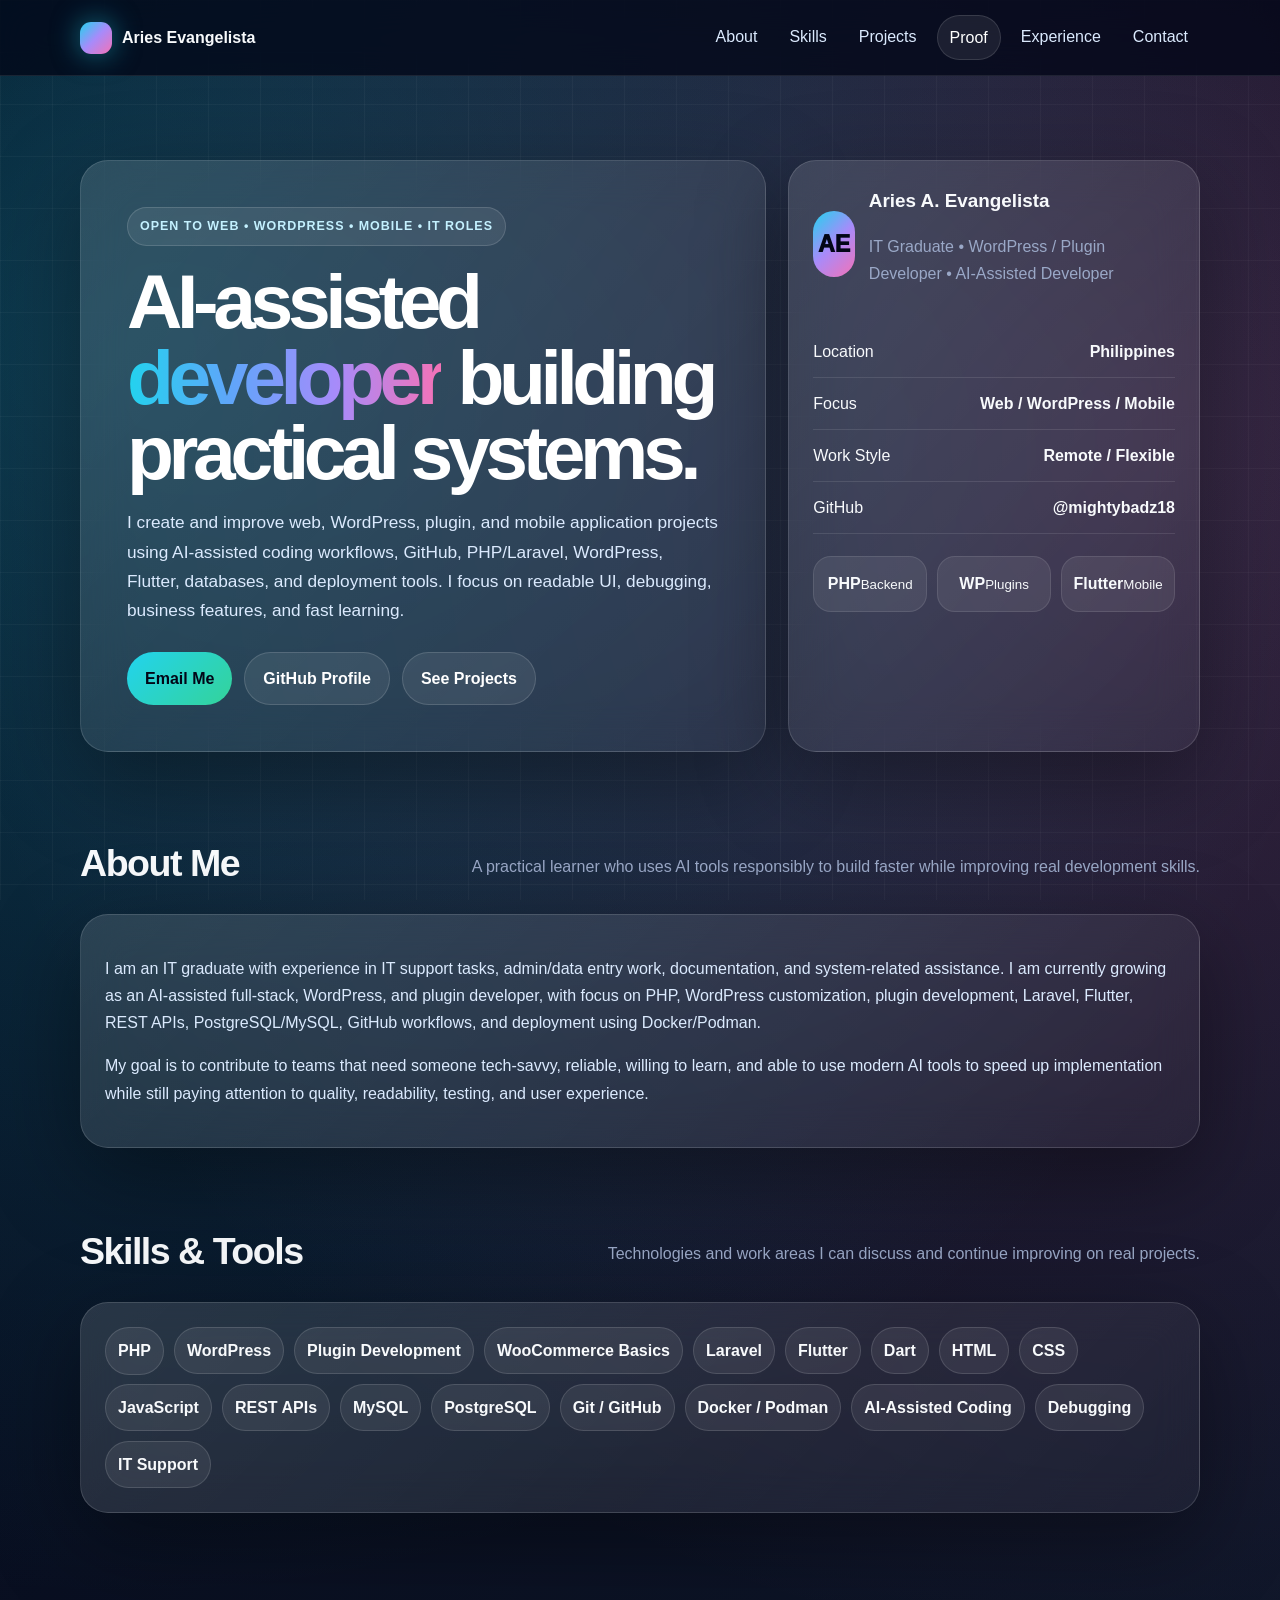
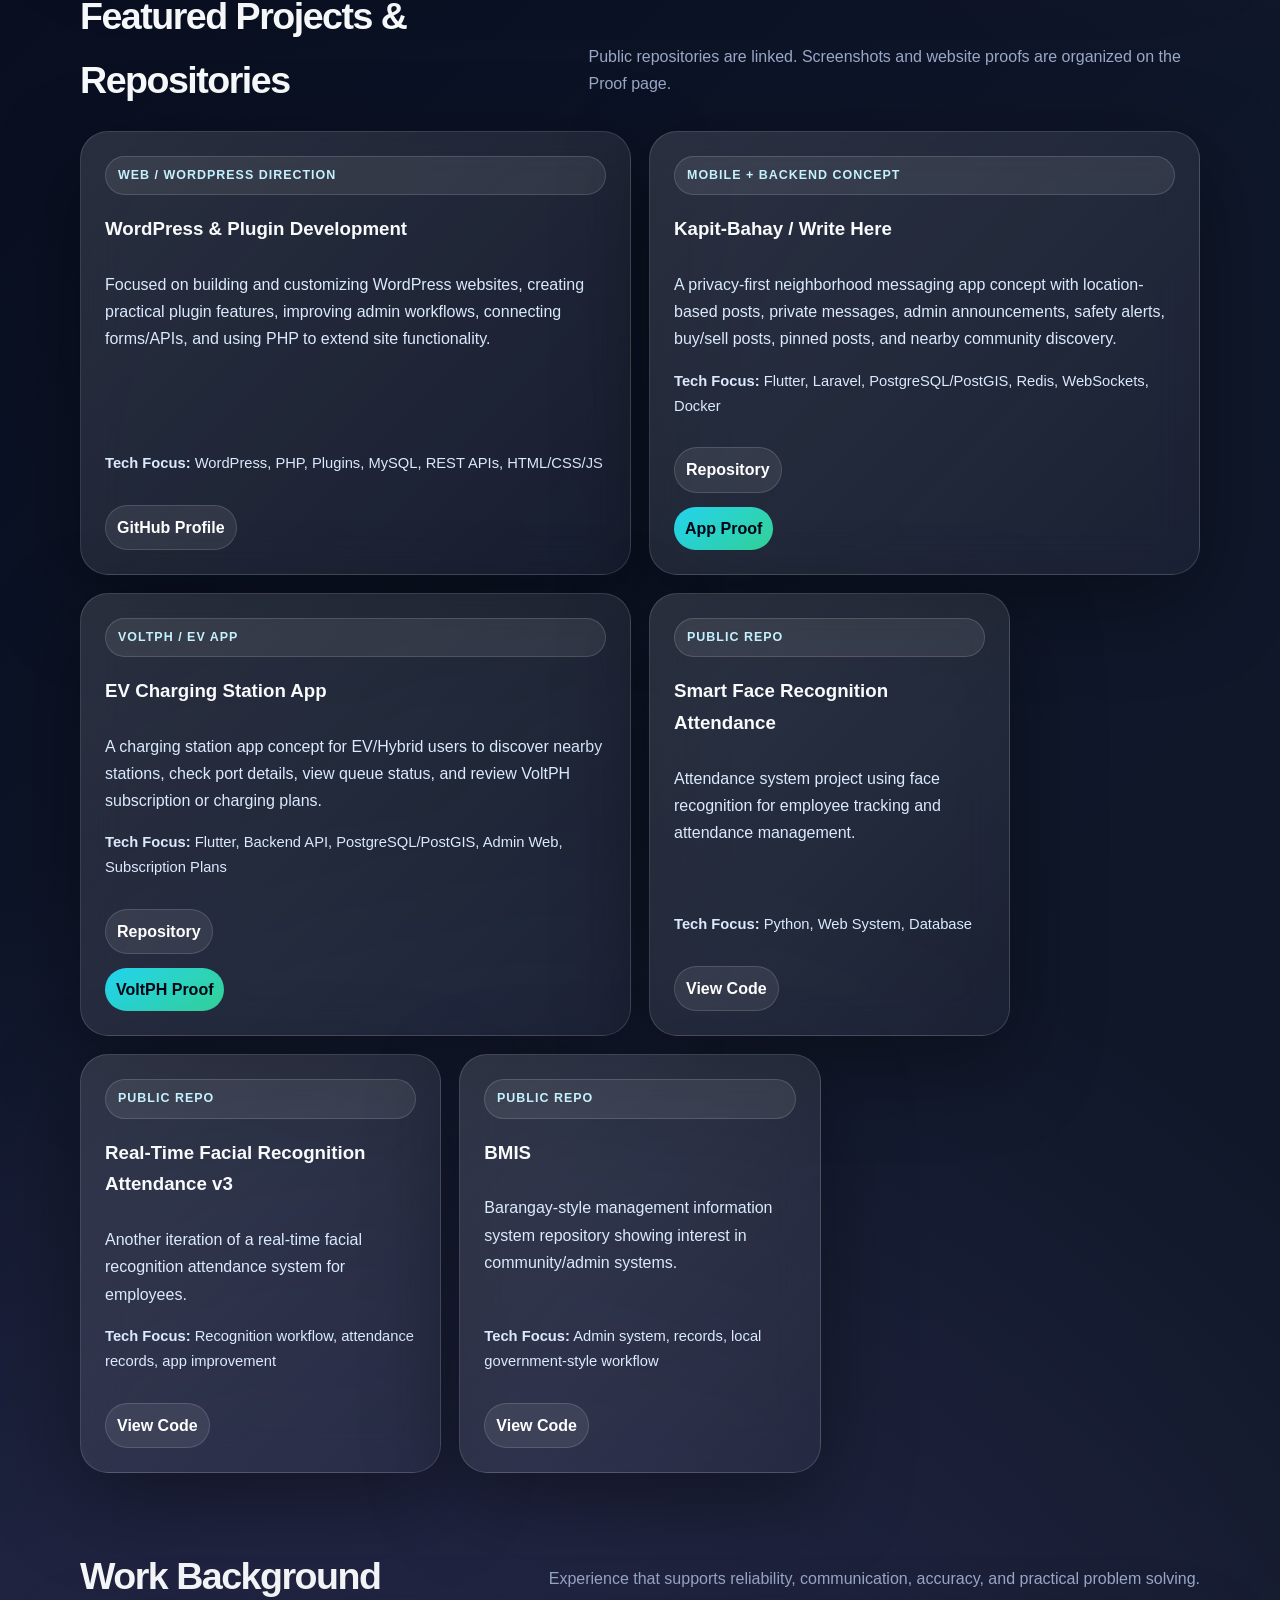
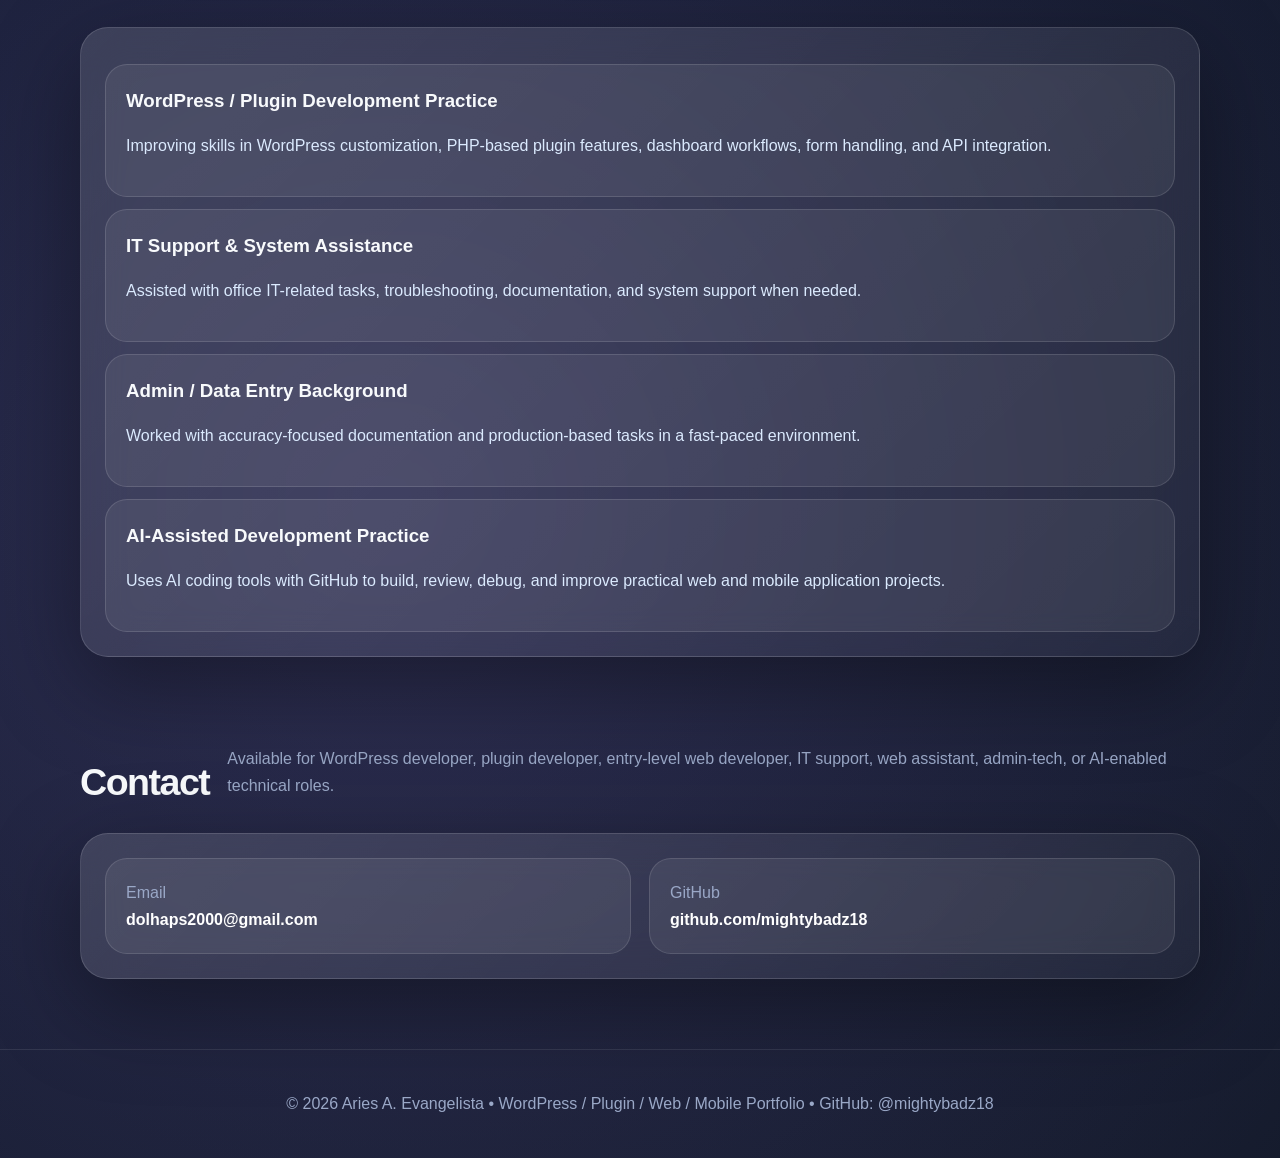
==== commit 8d79c5bb: "Organize main navigation and proof entry" ====
--- a/index.html
+++ b/index.html
@@ -6,17 +6,16 @@
 <meta name="description" content="Portfolio of Aries A. Evangelista - AI-assisted web, WordPress, Laravel, Flutter and mobile app developer.">
 <title>Aries A. Evangelista | Portfolio</title>
 <style>
-:root{--bg:#020617;--line:rgba(255,255,255,.14);--txt:#f8fafc;--soft:#dbeafe;--muted:#9aa8c7;--cyan:#22d3ee;--blue:#60a5fa;--violet:#a78bfa;--pink:#f472b6;--green:#34d399;--yellow:#facc15}*{box-sizing:border-box}html{scroll-behavior:smooth}body{margin:0;font-family:Inter,Segoe UI,Arial,sans-serif;background:radial-gradient(circle at 10% 8%,rgba(34,211,238,.25),transparent 30%),radial-gradient(circle at 90% 10%,rgba(244,114,182,.20),transparent 30%),radial-gradient(circle at 30% 85%,rgba(167,139,250,.20),transparent 34%),linear-gradient(135deg,#020617,#0f172a 55%,#111827);color:var(--txt);line-height:1.7;min-height:100vh}body:before{content:"";position:fixed;inset:0;background-image:linear-gradient(rgba(255,255,255,.035) 1px,transparent 1px),linear-gradient(90deg,rgba(255,255,255,.035) 1px,transparent 1px);background-size:52px 52px;pointer-events:none}.container{width:min(1120px,92%);margin:auto;position:relative;z-index:1}.glass,.project,.card,.voltph-banner{background:linear-gradient(135deg,rgba(255,255,255,.13),rgba(255,255,255,.045));border:1px solid var(--line);box-shadow:0 28px 90px rgba(0,0,0,.38);backdrop-filter:blur(22px);-webkit-backdrop-filter:blur(22px)}nav{position:sticky;top:0;z-index:10;background:rgba(2,6,23,.76);border-bottom:1px solid rgba(255,255,255,.09);backdrop-filter:blur(18px)}.nav{display:flex;justify-content:space-between;align-items:center;gap:16px;padding:15px 0}.brand{display:flex;align-items:center;gap:10px;font-weight:900}.dot{width:32px;height:32px;border-radius:11px;background:linear-gradient(135deg,var(--cyan),var(--violet),var(--pink));box-shadow:0 0 28px rgba(34,211,238,.5)}.links{display:flex;flex-wrap:wrap;gap:8px}.links a{text-decoration:none;color:var(--soft);padding:8px 12px;border-radius:999px}.links a:hover{background:rgba(255,255,255,.08);color:white}.links a.voltph-link{color:#020617;background:linear-gradient(135deg,var(--cyan),var(--green));font-weight:950}header{padding:84px 0 28px}.hero{display:grid;grid-template-columns:1.25fr .75fr;gap:22px}.main,.side,.card,.project,.voltph-banner{border-radius:28px}.main{padding:clamp(28px,4vw,46px)}.side,.card,.project{padding:24px}.badge,.kicker{display:inline-flex;padding:8px 12px;border-radius:999px;background:rgba(255,255,255,.08);border:1px solid var(--line);color:#c4f1ff;font-size:.78rem;font-weight:900;text-transform:uppercase;letter-spacing:.08em}h1{font-size:clamp(2.5rem,6vw,5.4rem);line-height:.98;letter-spacing:-.07em;margin:18px 0;color:white}.grad{background:linear-gradient(90deg,var(--cyan),var(--blue),var(--violet),var(--pink));-webkit-background-clip:text;background-clip:text;color:transparent}.lead{font-size:1.08rem;color:var(--soft);max-width:760px}.actions{display:flex;flex-wrap:wrap;gap:12px;margin-top:26px}.btn,.repo{display:inline-flex;align-items:center;justify-content:center;text-decoration:none;color:white;font-weight:850;border:1px solid var(--line);background:rgba(255,255,255,.08);border-radius:999px}.btn{min-height:46px;padding:12px 18px}.btn.primary{color:#020617;background:linear-gradient(135deg,var(--cyan),var(--green));border:0}.profile{display:flex;gap:14px;align-items:center}.avatar{width:66px;height:66px;border-radius:24px;display:grid;place-items:center;background:linear-gradient(135deg,var(--cyan),var(--violet),var(--pink));color:#020617;font-weight:950;font-size:1.45rem}.profile h2{margin:0;font-size:1.18rem}.profile p,.title p,.tech{color:var(--muted)}.info{list-style:none;padding:0;margin:22px 0}.info li{display:flex;justify-content:space-between;gap:12px;border-bottom:1px solid rgba(255,255,255,.10);padding:12px 0}.stats{display:grid;grid-template-columns:repeat(3,1fr);gap:10px}.stat{text-align:center;padding:13px 8px;border-radius:18px;background:rgba(255,255,255,.075);border:1px solid rgba(255,255,255,.1)}.voltph-banner{padding:24px;margin:0 auto 12px;display:flex;gap:18px;align-items:center;justify-content:space-between;background:linear-gradient(135deg,rgba(34,211,238,.22),rgba(52,211,153,.12),rgba(255,255,255,.05))}.voltph-banner h2{margin:0 0 4px;color:white;font-size:clamp(1.35rem,3vw,2rem)}.voltph-banner p{margin:0;color:var(--soft)}.voltph-banner .big{white-space:nowrap;color:#020617;background:linear-gradient(135deg,var(--cyan),var(--green));border:0;font-weight:1000;box-shadow:0 18px 45px rgba(34,211,238,.18)}section{padding:36px 0}.title{display:flex;justify-content:space-between;align-items:end;gap:18px;margin-bottom:18px}.title h2{font-size:clamp(1.7rem,3vw,2.35rem);margin:0;letter-spacing:-.04em}.card p,.project p{color:var(--soft)}.pills{display:flex;flex-wrap:wrap;gap:10px}.pill{padding:9px 12px;border-radius:999px;background:rgba(255,255,255,.075);border:1px solid rgba(255,255,255,.13);font-weight:750}.grid{display:grid;grid-template-columns:repeat(12,1fr);gap:18px}.project{grid-column:span 4;min-height:250px;display:flex;flex-direction:column}.featured{grid-column:span 6}.project h3{margin:18px 0 10px}.tech{margin-top:auto!important;font-size:.92rem}.repo{width:max-content;margin-top:14px;padding:8px 11px}.repo.primary-link{color:#020617;background:linear-gradient(135deg,var(--cyan),var(--green));border:0}.mini{padding:20px;border-radius:22px;background:rgba(255,255,255,.065);border:1px solid rgba(255,255,255,.13);margin-top:12px}.mini h3{margin:0 0 7px}.contact{display:grid;grid-template-columns:1fr 1fr;gap:18px}.contact div{padding:20px;border-radius:22px;background:rgba(255,255,255,.07);border:1px solid rgba(255,255,255,.12)}.contact span{display:block;color:var(--muted)}.contact a{color:white;font-weight:900;text-decoration:none;word-break:break-word}footer{text-align:center;color:var(--muted);padding:40px 0;border-top:1px solid rgba(255,255,255,.09);margin-top:34px}@media(max-width:920px){.hero,.contact{grid-template-columns:1fr}.project,.featured{grid-column:span 6}.voltph-banner{flex-direction:column;align-items:flex-start}.voltph-banner .big{white-space:normal}}@media(max-width:680px){.nav{align-items:flex-start;flex-direction:column}.project,.featured{grid-column:span 12}.title{display:block}.stats{grid-template-columns:1fr}h1{letter-spacing:-.05em}}
+:root{--bg:#020617;--line:rgba(255,255,255,.14);--txt:#f8fafc;--soft:#dbeafe;--muted:#9aa8c7;--cyan:#22d3ee;--blue:#60a5fa;--violet:#a78bfa;--pink:#f472b6;--green:#34d399;--yellow:#facc15}*{box-sizing:border-box}html{scroll-behavior:smooth}body{margin:0;font-family:Inter,Segoe UI,Arial,sans-serif;background:radial-gradient(circle at 10% 8%,rgba(34,211,238,.25),transparent 30%),radial-gradient(circle at 90% 10%,rgba(244,114,182,.20),transparent 30%),radial-gradient(circle at 30% 85%,rgba(167,139,250,.20),transparent 34%),linear-gradient(135deg,#020617,#0f172a 55%,#111827);color:var(--txt);line-height:1.7;min-height:100vh}body:before{content:"";position:fixed;inset:0;background-image:linear-gradient(rgba(255,255,255,.035) 1px,transparent 1px),linear-gradient(90deg,rgba(255,255,255,.035) 1px,transparent 1px);background-size:52px 52px;pointer-events:none}.container{width:min(1120px,92%);margin:auto;position:relative;z-index:1}.glass,.project,.card{background:linear-gradient(135deg,rgba(255,255,255,.13),rgba(255,255,255,.045));border:1px solid var(--line);box-shadow:0 28px 90px rgba(0,0,0,.38);backdrop-filter:blur(22px);-webkit-backdrop-filter:blur(22px)}nav{position:sticky;top:0;z-index:10;background:rgba(2,6,23,.76);border-bottom:1px solid rgba(255,255,255,.09);backdrop-filter:blur(18px)}.nav{display:flex;justify-content:space-between;align-items:center;gap:16px;padding:15px 0}.brand{display:flex;align-items:center;gap:10px;font-weight:900}.dot{width:32px;height:32px;border-radius:11px;background:linear-gradient(135deg,var(--cyan),var(--violet),var(--pink));box-shadow:0 0 28px rgba(34,211,238,.5)}.links{display:flex;flex-wrap:wrap;gap:8px}.links a{text-decoration:none;color:var(--soft);padding:8px 12px;border-radius:999px}.links a:hover,.links a.primary-link{background:rgba(255,255,255,.08);color:white}.links a.primary-link{border:1px solid rgba(255,255,255,.12)}header{padding:84px 0 44px}.hero{display:grid;grid-template-columns:1.25fr .75fr;gap:22px}.main,.side,.card,.project{border-radius:28px}.main{padding:clamp(28px,4vw,46px)}.side,.card,.project{padding:24px}.badge,.kicker{display:inline-flex;padding:8px 12px;border-radius:999px;background:rgba(255,255,255,.08);border:1px solid var(--line);color:#c4f1ff;font-size:.78rem;font-weight:900;text-transform:uppercase;letter-spacing:.08em}h1{font-size:clamp(2.5rem,6vw,5.4rem);line-height:.98;letter-spacing:-.07em;margin:18px 0;color:white}.grad{background:linear-gradient(90deg,var(--cyan),var(--blue),var(--violet),var(--pink));-webkit-background-clip:text;background-clip:text;color:transparent}.lead{font-size:1.08rem;color:var(--soft);max-width:760px}.actions{display:flex;flex-wrap:wrap;gap:12px;margin-top:26px}.btn,.repo{display:inline-flex;align-items:center;justify-content:center;text-decoration:none;color:white;font-weight:850;border:1px solid var(--line);background:rgba(255,255,255,.08);border-radius:999px}.btn{min-height:46px;padding:12px 18px}.btn.primary{color:#020617;background:linear-gradient(135deg,var(--cyan),var(--green));border:0}.profile{display:flex;gap:14px;align-items:center}.avatar{width:66px;height:66px;border-radius:24px;display:grid;place-items:center;background:linear-gradient(135deg,var(--cyan),var(--violet),var(--pink));color:#020617;font-weight:950;font-size:1.45rem}.profile h2{margin:0;font-size:1.18rem}.profile p,.title p,.tech{color:var(--muted)}.info{list-style:none;padding:0;margin:22px 0}.info li{display:flex;justify-content:space-between;gap:12px;border-bottom:1px solid rgba(255,255,255,.10);padding:12px 0}.stats{display:grid;grid-template-columns:repeat(3,1fr);gap:10px}.stat{text-align:center;padding:13px 8px;border-radius:18px;background:rgba(255,255,255,.075);border:1px solid rgba(255,255,255,.1)}section{padding:36px 0}.title{display:flex;justify-content:space-between;align-items:end;gap:18px;margin-bottom:18px}.title h2{font-size:clamp(1.7rem,3vw,2.35rem);margin:0;letter-spacing:-.04em}.card p,.project p{color:var(--soft)}.pills{display:flex;flex-wrap:wrap;gap:10px}.pill{padding:9px 12px;border-radius:999px;background:rgba(255,255,255,.075);border:1px solid rgba(255,255,255,.13);font-weight:750}.grid{display:grid;grid-template-columns:repeat(12,1fr);gap:18px}.project{grid-column:span 4;min-height:250px;display:flex;flex-direction:column}.featured{grid-column:span 6}.project h3{margin:18px 0 10px}.tech{margin-top:auto!important;font-size:.92rem}.repo{width:max-content;margin-top:14px;padding:8px 11px}.repo.primary-link{color:#020617;background:linear-gradient(135deg,var(--cyan),var(--green));border:0}.mini{padding:20px;border-radius:22px;background:rgba(255,255,255,.065);border:1px solid rgba(255,255,255,.13);margin-top:12px}.mini h3{margin:0 0 7px}.contact{display:grid;grid-template-columns:1fr 1fr;gap:18px}.contact div{padding:20px;border-radius:22px;background:rgba(255,255,255,.07);border:1px solid rgba(255,255,255,.12)}.contact span{display:block;color:var(--muted)}.contact a{color:white;font-weight:900;text-decoration:none;word-break:break-word}footer{text-align:center;color:var(--muted);padding:40px 0;border-top:1px solid rgba(255,255,255,.09);margin-top:34px}@media(max-width:920px){.hero,.contact{grid-template-columns:1fr}.project,.featured{grid-column:span 6}}@media(max-width:680px){.nav{align-items:flex-start;flex-direction:column}.project,.featured{grid-column:span 12}.title{display:block}.stats{grid-template-columns:1fr}h1{letter-spacing:-.05em}}
 </style>
 </head>
 <body>
-<nav><div class="container nav"><div class="brand"><span class="dot"></span>Aries Evangelista</div><div class="links"><a href="#about">About</a><a href="#skills">Skills</a><a href="#projects">Projects</a><a href="proof.html">Proof</a><a class="voltph-link" href="voltph-proof.html">VoltPH</a><a href="#experience">Experience</a><a href="#contact">Contact</a></div></div></nav>
+<nav><div class="container nav"><div class="brand"><span class="dot"></span>Aries Evangelista</div><div class="links"><a href="#about">About</a><a href="#skills">Skills</a><a href="#projects">Projects</a><a class="primary-link" href="proof.html">Proof</a><a href="#experience">Experience</a><a href="#contact">Contact</a></div></div></nav>
 <header><div class="container hero"><div class="main glass"><span class="badge">Open to Web • WordPress • Mobile • IT Roles</span><h1>AI-assisted <span class="grad">developer</span> building practical systems.</h1><p class="lead">I create and improve web, WordPress, plugin, and mobile application projects using AI-assisted coding workflows, GitHub, PHP/Laravel, WordPress, Flutter, databases, and deployment tools. I focus on readable UI, debugging, business features, and fast learning.</p><div class="actions"><a class="btn primary" href="mailto:dolhaps2000@gmail.com">Email Me</a><a class="btn" href="https://github.com/mightybadz18" target="_blank" rel="noreferrer">GitHub Profile</a><a class="btn" href="#projects">See Projects</a></div></div><aside class="side glass"><div class="profile"><div class="avatar">AE</div><div><h2>Aries A. Evangelista</h2><p>IT Graduate • WordPress / Plugin Developer • AI-Assisted Developer</p></div></div><ul class="info"><li><span>Location</span><b>Philippines</b></li><li><span>Focus</span><b>Web / WordPress / Mobile</b></li><li><span>Work Style</span><b>Remote / Flexible</b></li><li><span>GitHub</span><b>@mightybadz18</b></li></ul><div class="stats"><div class="stat"><b>PHP</b><small>Backend</small></div><div class="stat"><b>WP</b><small>Plugins</small></div><div class="stat"><b>Flutter</b><small>Mobile</small></div></div></aside></div></header>
-<div class="container"><section class="voltph-banner" aria-label="VoltPH proof highlight"><div><span class="badge">VoltPH Proof Added</span><h2>VoltPH EV Charging Plans</h2><p>Open the dedicated VoltPH proof page or review the live subscribe plans link.</p></div><div class="actions"><a class="btn big" href="voltph-proof.html">View VoltPH Proof Page</a><a class="btn" href="https://voltph.asia/subscribe#plans" target="_blank" rel="noreferrer">Open Live Plans</a></div></section></div>
 <main class="container">
 <section id="about"><div class="title"><h2>About Me</h2><p>A practical learner who uses AI tools responsibly to build faster while improving real development skills.</p></div><div class="card glass"><p>I am an IT graduate with experience in IT support tasks, admin/data entry work, documentation, and system-related assistance. I am currently growing as an AI-assisted full-stack, WordPress, and plugin developer, with focus on PHP, WordPress customization, plugin development, Laravel, Flutter, REST APIs, PostgreSQL/MySQL, GitHub workflows, and deployment using Docker/Podman.</p><p>My goal is to contribute to teams that need someone tech-savvy, reliable, willing to learn, and able to use modern AI tools to speed up implementation while still paying attention to quality, readability, testing, and user experience.</p></div></section>
 <section id="skills"><div class="title"><h2>Skills & Tools</h2><p>Technologies and work areas I can discuss and continue improving on real projects.</p></div><div class="card glass"><div class="pills"><span class="pill">PHP</span><span class="pill">WordPress</span><span class="pill">Plugin Development</span><span class="pill">WooCommerce Basics</span><span class="pill">Laravel</span><span class="pill">Flutter</span><span class="pill">Dart</span><span class="pill">HTML</span><span class="pill">CSS</span><span class="pill">JavaScript</span><span class="pill">REST APIs</span><span class="pill">MySQL</span><span class="pill">PostgreSQL</span><span class="pill">Git / GitHub</span><span class="pill">Docker / Podman</span><span class="pill">AI-Assisted Coding</span><span class="pill">Debugging</span><span class="pill">IT Support</span></div></div></section>
-<section id="projects"><div class="title"><h2>Featured Projects & Repositories</h2><p>Public repositories are linked. Private or in-progress projects are included as case-study concepts.</p></div><div class="grid"><article class="project featured"><span class="kicker">Web / WordPress Direction</span><h3>WordPress & Plugin Development</h3><p>Focused on building and customizing WordPress websites, creating practical plugin features, improving admin workflows, connecting forms/APIs, and using PHP to extend site functionality.</p><p class="tech"><b>Tech Focus:</b> WordPress, PHP, Plugins, MySQL, REST APIs, HTML/CSS/JS</p><a class="repo" href="https://github.com/mightybadz18" target="_blank" rel="noreferrer">GitHub Profile</a></article><article class="project featured"><span class="kicker">Mobile + Backend Concept</span><h3>Kapit-Bahay / Write Here</h3><p>A privacy-first neighborhood messaging app concept with location-based posts, private messages, admin announcements, safety alerts, buy/sell posts, pinned posts, and nearby community discovery.</p><p class="tech"><b>Tech Focus:</b> Flutter, Laravel, PostgreSQL/PostGIS, Redis, WebSockets, Docker</p><a class="repo" href="https://github.com/mightybadz18/Kapit-Bahay" target="_blank" rel="noreferrer">Repository</a></article><article class="project featured"><span class="kicker">VoltPH / EV App</span><h3>EV Charging Station App</h3><p>A charging station app concept for EV/Hybrid users to discover nearby stations, check port details, view queue status, and review VoltPH subscription or charging plans.</p><p class="tech"><b>Tech Focus:</b> Flutter, Backend API, PostgreSQL/PostGIS, Admin Web, Subscription Plans</p><a class="repo" href="https://github.com/mightybadz18/EV-Chargings" target="_blank" rel="noreferrer">Repository</a><a class="repo primary-link" href="voltph-proof.html">VoltPH Proof</a></article><article class="project"><span class="kicker">Public Repo</span><h3>Smart Face Recognition Attendance</h3><p>Attendance system project using face recognition for employee tracking and attendance management.</p><p class="tech"><b>Tech Focus:</b> Python, Web System, Database</p><a class="repo" href="https://github.com/mightybadz18/Smart-Face-Recognition-Attendance" target="_blank" rel="noreferrer">View Code</a></article><article class="project"><span class="kicker">Public Repo</span><h3>Real-Time Facial Recognition Attendance v3</h3><p>Another iteration of a real-time facial recognition attendance system for employees.</p><p class="tech"><b>Tech Focus:</b> Recognition workflow, attendance records, app improvement</p><a class="repo" href="https://github.com/mightybadz18/Real-Time-Facial-Recognition-Attendance-System-for-Employees-v3" target="_blank" rel="noreferrer">View Code</a></article><article class="project"><span class="kicker">Public Repo</span><h3>BMIS</h3><p>Barangay-style management information system repository showing interest in community/admin systems.</p><p class="tech"><b>Tech Focus:</b> Admin system, records, local government-style workflow</p><a class="repo" href="https://github.com/mightybadz18/BMIS" target="_blank" rel="noreferrer">View Code</a></article></div></section>
+<section id="projects"><div class="title"><h2>Featured Projects & Repositories</h2><p>Public repositories are linked. Screenshots and website proofs are organized on the Proof page.</p></div><div class="grid"><article class="project featured"><span class="kicker">Web / WordPress Direction</span><h3>WordPress & Plugin Development</h3><p>Focused on building and customizing WordPress websites, creating practical plugin features, improving admin workflows, connecting forms/APIs, and using PHP to extend site functionality.</p><p class="tech"><b>Tech Focus:</b> WordPress, PHP, Plugins, MySQL, REST APIs, HTML/CSS/JS</p><a class="repo" href="https://github.com/mightybadz18" target="_blank" rel="noreferrer">GitHub Profile</a></article><article class="project featured"><span class="kicker">Mobile + Backend Concept</span><h3>Kapit-Bahay / Write Here</h3><p>A privacy-first neighborhood messaging app concept with location-based posts, private messages, admin announcements, safety alerts, buy/sell posts, pinned posts, and nearby community discovery.</p><p class="tech"><b>Tech Focus:</b> Flutter, Laravel, PostgreSQL/PostGIS, Redis, WebSockets, Docker</p><a class="repo" href="https://github.com/mightybadz18/Kapit-Bahay" target="_blank" rel="noreferrer">Repository</a><a class="repo primary-link" href="proof.html#write-here">App Proof</a></article><article class="project featured"><span class="kicker">VoltPH / EV App</span><h3>EV Charging Station App</h3><p>A charging station app concept for EV/Hybrid users to discover nearby stations, check port details, view queue status, and review VoltPH subscription or charging plans.</p><p class="tech"><b>Tech Focus:</b> Flutter, Backend API, PostgreSQL/PostGIS, Admin Web, Subscription Plans</p><a class="repo" href="https://github.com/mightybadz18/EV-Chargings" target="_blank" rel="noreferrer">Repository</a><a class="repo primary-link" href="proof.html#voltph">VoltPH Proof</a></article><article class="project"><span class="kicker">Public Repo</span><h3>Smart Face Recognition Attendance</h3><p>Attendance system project using face recognition for employee tracking and attendance management.</p><p class="tech"><b>Tech Focus:</b> Python, Web System, Database</p><a class="repo" href="https://github.com/mightybadz18/Smart-Face-Recognition-Attendance" target="_blank" rel="noreferrer">View Code</a></article><article class="project"><span class="kicker">Public Repo</span><h3>Real-Time Facial Recognition Attendance v3</h3><p>Another iteration of a real-time facial recognition attendance system for employees.</p><p class="tech"><b>Tech Focus:</b> Recognition workflow, attendance records, app improvement</p><a class="repo" href="https://github.com/mightybadz18/Real-Time-Facial-Recognition-Attendance-System-for-Employees-v3" target="_blank" rel="noreferrer">View Code</a></article><article class="project"><span class="kicker">Public Repo</span><h3>BMIS</h3><p>Barangay-style management information system repository showing interest in community/admin systems.</p><p class="tech"><b>Tech Focus:</b> Admin system, records, local government-style workflow</p><a class="repo" href="https://github.com/mightybadz18/BMIS" target="_blank" rel="noreferrer">View Code</a></article></div></section>
 <section id="experience"><div class="title"><h2>Work Background</h2><p>Experience that supports reliability, communication, accuracy, and practical problem solving.</p></div><div class="card glass"><div class="mini"><h3>WordPress / Plugin Development Practice</h3><p>Improving skills in WordPress customization, PHP-based plugin features, dashboard workflows, form handling, and API integration.</p></div><div class="mini"><h3>IT Support & System Assistance</h3><p>Assisted with office IT-related tasks, troubleshooting, documentation, and system support when needed.</p></div><div class="mini"><h3>Admin / Data Entry Background</h3><p>Worked with accuracy-focused documentation and production-based tasks in a fast-paced environment.</p></div><div class="mini"><h3>AI-Assisted Development Practice</h3><p>Uses AI coding tools with GitHub to build, review, debug, and improve practical web and mobile application projects.</p></div></div></section>
 <section id="contact"><div class="title"><h2>Contact</h2><p>Available for WordPress developer, plugin developer, entry-level web developer, IT support, web assistant, admin-tech, or AI-enabled technical roles.</p></div><div class="card glass contact"><div><span>Email</span><a href="mailto:dolhaps2000@gmail.com">dolhaps2000@gmail.com</a></div><div><span>GitHub</span><a href="https://github.com/mightybadz18" target="_blank" rel="noreferrer">github.com/mightybadz18</a></div></div></section>
 </main>
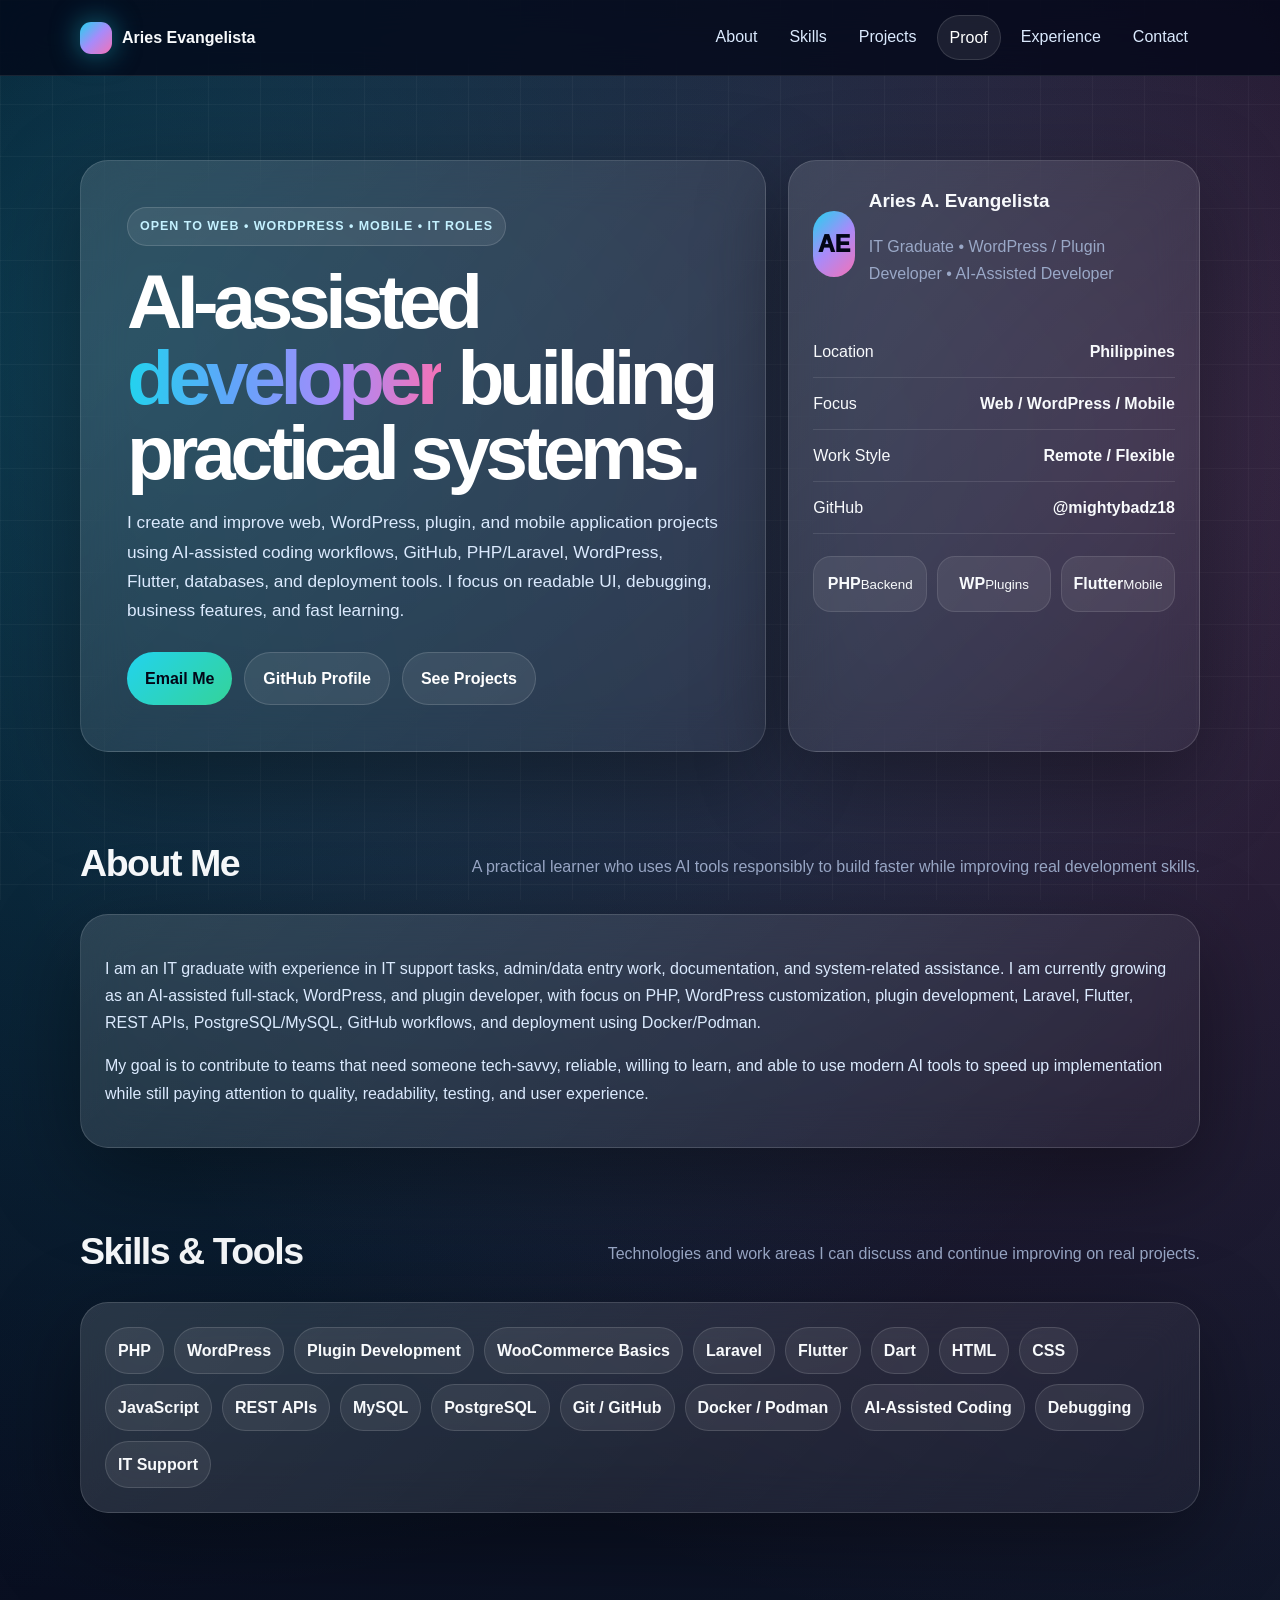
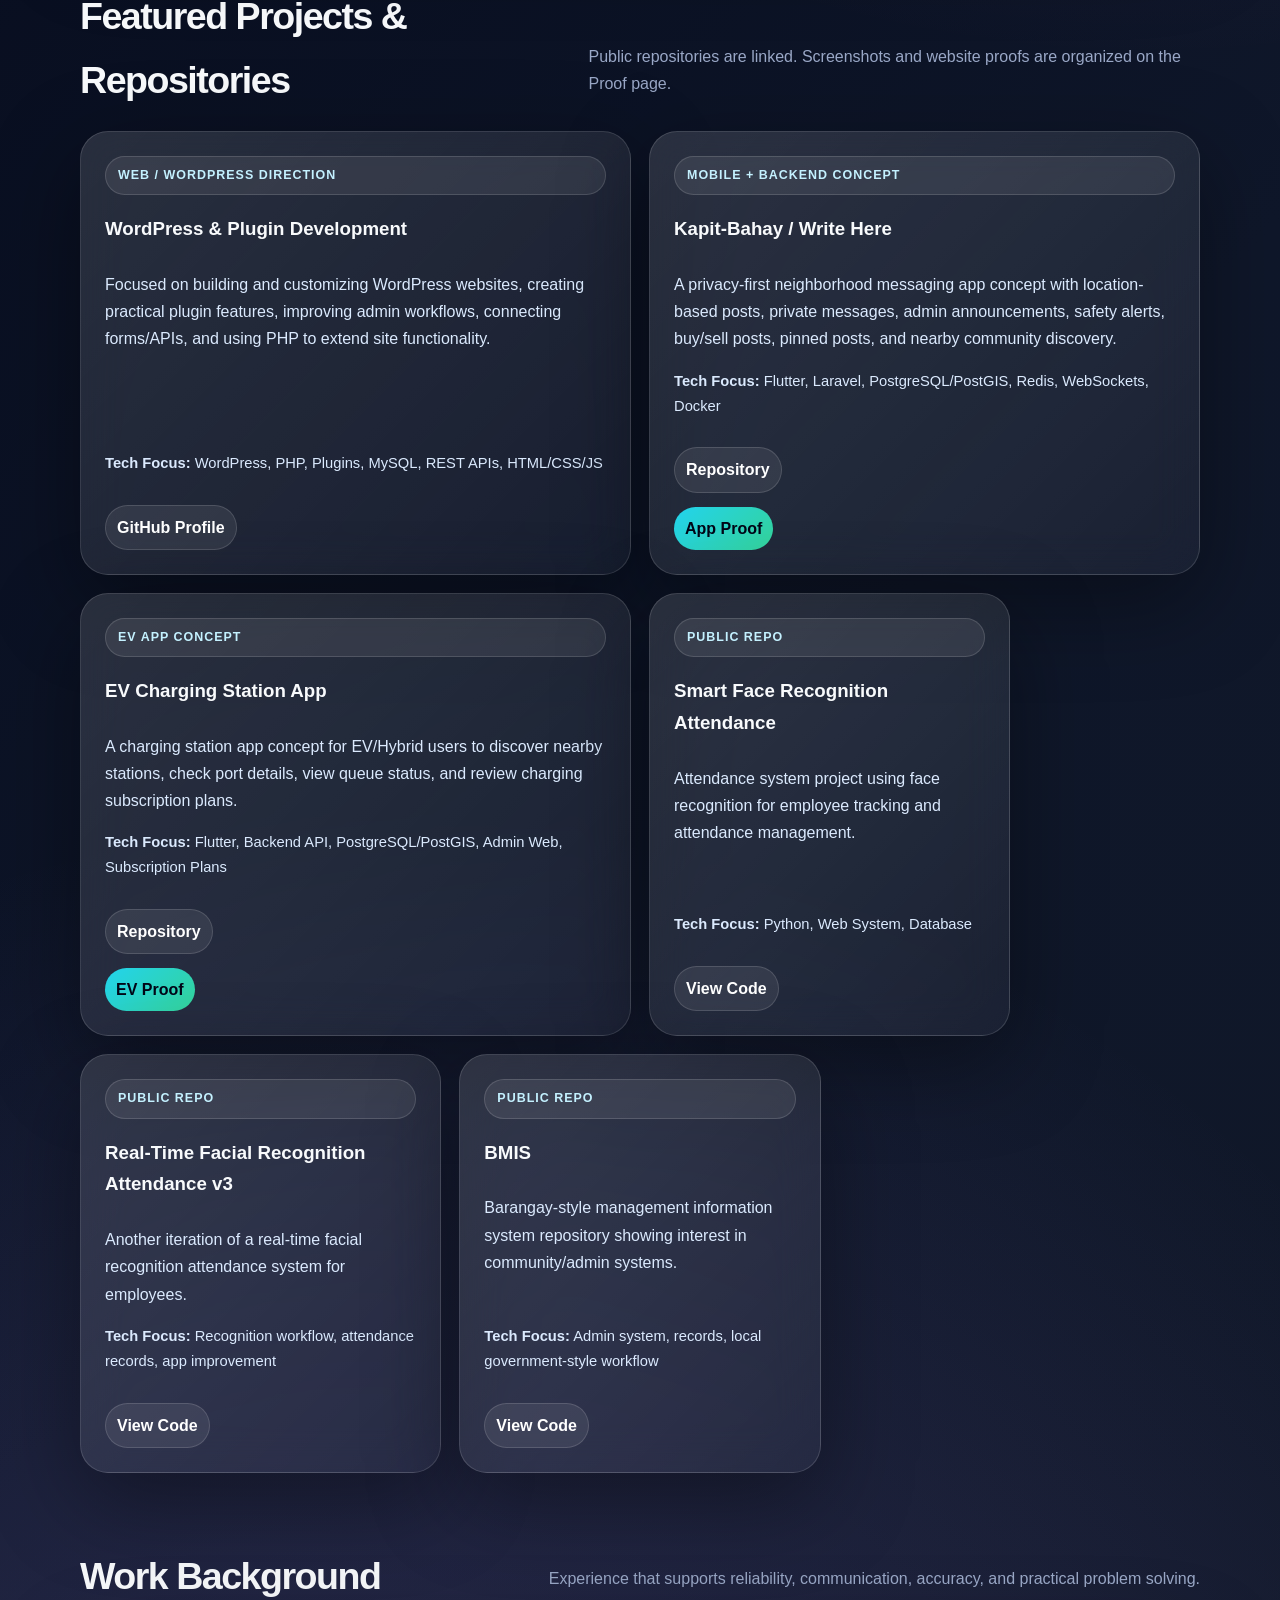
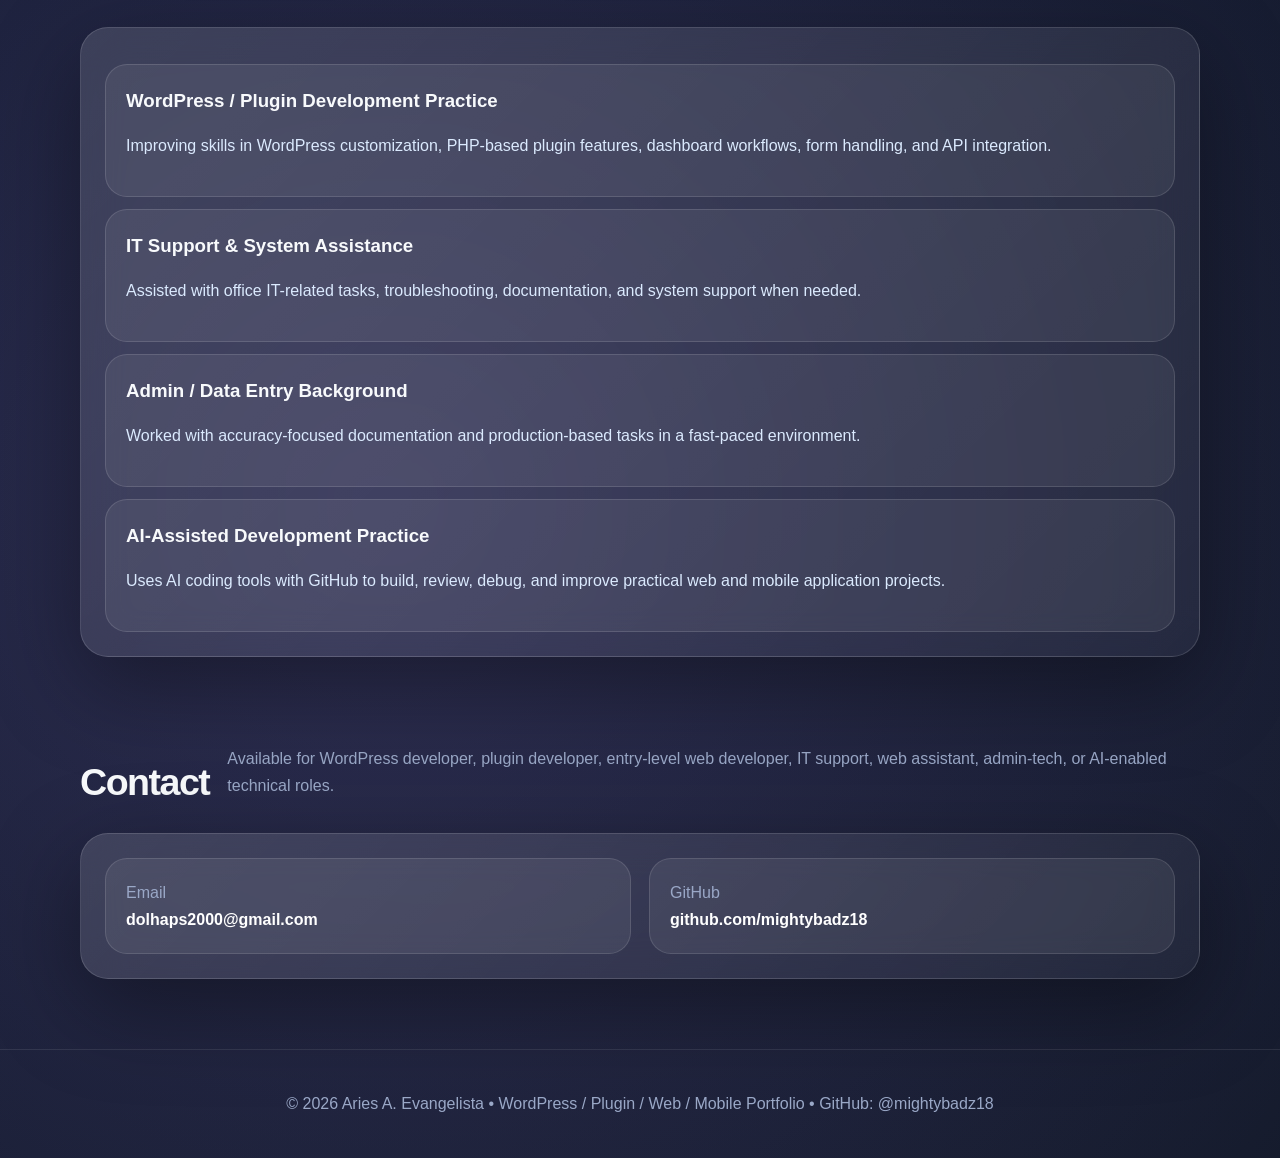
==== commit d4942608: "Remove VoltPH wording from homepage" ====
--- a/index.html
+++ b/index.html
@@ -15,7 +15,7 @@
 <main class="container">
 <section id="about"><div class="title"><h2>About Me</h2><p>A practical learner who uses AI tools responsibly to build faster while improving real development skills.</p></div><div class="card glass"><p>I am an IT graduate with experience in IT support tasks, admin/data entry work, documentation, and system-related assistance. I am currently growing as an AI-assisted full-stack, WordPress, and plugin developer, with focus on PHP, WordPress customization, plugin development, Laravel, Flutter, REST APIs, PostgreSQL/MySQL, GitHub workflows, and deployment using Docker/Podman.</p><p>My goal is to contribute to teams that need someone tech-savvy, reliable, willing to learn, and able to use modern AI tools to speed up implementation while still paying attention to quality, readability, testing, and user experience.</p></div></section>
 <section id="skills"><div class="title"><h2>Skills & Tools</h2><p>Technologies and work areas I can discuss and continue improving on real projects.</p></div><div class="card glass"><div class="pills"><span class="pill">PHP</span><span class="pill">WordPress</span><span class="pill">Plugin Development</span><span class="pill">WooCommerce Basics</span><span class="pill">Laravel</span><span class="pill">Flutter</span><span class="pill">Dart</span><span class="pill">HTML</span><span class="pill">CSS</span><span class="pill">JavaScript</span><span class="pill">REST APIs</span><span class="pill">MySQL</span><span class="pill">PostgreSQL</span><span class="pill">Git / GitHub</span><span class="pill">Docker / Podman</span><span class="pill">AI-Assisted Coding</span><span class="pill">Debugging</span><span class="pill">IT Support</span></div></div></section>
-<section id="projects"><div class="title"><h2>Featured Projects & Repositories</h2><p>Public repositories are linked. Screenshots and website proofs are organized on the Proof page.</p></div><div class="grid"><article class="project featured"><span class="kicker">Web / WordPress Direction</span><h3>WordPress & Plugin Development</h3><p>Focused on building and customizing WordPress websites, creating practical plugin features, improving admin workflows, connecting forms/APIs, and using PHP to extend site functionality.</p><p class="tech"><b>Tech Focus:</b> WordPress, PHP, Plugins, MySQL, REST APIs, HTML/CSS/JS</p><a class="repo" href="https://github.com/mightybadz18" target="_blank" rel="noreferrer">GitHub Profile</a></article><article class="project featured"><span class="kicker">Mobile + Backend Concept</span><h3>Kapit-Bahay / Write Here</h3><p>A privacy-first neighborhood messaging app concept with location-based posts, private messages, admin announcements, safety alerts, buy/sell posts, pinned posts, and nearby community discovery.</p><p class="tech"><b>Tech Focus:</b> Flutter, Laravel, PostgreSQL/PostGIS, Redis, WebSockets, Docker</p><a class="repo" href="https://github.com/mightybadz18/Kapit-Bahay" target="_blank" rel="noreferrer">Repository</a><a class="repo primary-link" href="proof.html#write-here">App Proof</a></article><article class="project featured"><span class="kicker">VoltPH / EV App</span><h3>EV Charging Station App</h3><p>A charging station app concept for EV/Hybrid users to discover nearby stations, check port details, view queue status, and review VoltPH subscription or charging plans.</p><p class="tech"><b>Tech Focus:</b> Flutter, Backend API, PostgreSQL/PostGIS, Admin Web, Subscription Plans</p><a class="repo" href="https://github.com/mightybadz18/EV-Chargings" target="_blank" rel="noreferrer">Repository</a><a class="repo primary-link" href="proof.html#voltph">VoltPH Proof</a></article><article class="project"><span class="kicker">Public Repo</span><h3>Smart Face Recognition Attendance</h3><p>Attendance system project using face recognition for employee tracking and attendance management.</p><p class="tech"><b>Tech Focus:</b> Python, Web System, Database</p><a class="repo" href="https://github.com/mightybadz18/Smart-Face-Recognition-Attendance" target="_blank" rel="noreferrer">View Code</a></article><article class="project"><span class="kicker">Public Repo</span><h3>Real-Time Facial Recognition Attendance v3</h3><p>Another iteration of a real-time facial recognition attendance system for employees.</p><p class="tech"><b>Tech Focus:</b> Recognition workflow, attendance records, app improvement</p><a class="repo" href="https://github.com/mightybadz18/Real-Time-Facial-Recognition-Attendance-System-for-Employees-v3" target="_blank" rel="noreferrer">View Code</a></article><article class="project"><span class="kicker">Public Repo</span><h3>BMIS</h3><p>Barangay-style management information system repository showing interest in community/admin systems.</p><p class="tech"><b>Tech Focus:</b> Admin system, records, local government-style workflow</p><a class="repo" href="https://github.com/mightybadz18/BMIS" target="_blank" rel="noreferrer">View Code</a></article></div></section>
+<section id="projects"><div class="title"><h2>Featured Projects & Repositories</h2><p>Public repositories are linked. Screenshots and website proofs are organized on the Proof page.</p></div><div class="grid"><article class="project featured"><span class="kicker">Web / WordPress Direction</span><h3>WordPress & Plugin Development</h3><p>Focused on building and customizing WordPress websites, creating practical plugin features, improving admin workflows, connecting forms/APIs, and using PHP to extend site functionality.</p><p class="tech"><b>Tech Focus:</b> WordPress, PHP, Plugins, MySQL, REST APIs, HTML/CSS/JS</p><a class="repo" href="https://github.com/mightybadz18" target="_blank" rel="noreferrer">GitHub Profile</a></article><article class="project featured"><span class="kicker">Mobile + Backend Concept</span><h3>Kapit-Bahay / Write Here</h3><p>A privacy-first neighborhood messaging app concept with location-based posts, private messages, admin announcements, safety alerts, buy/sell posts, pinned posts, and nearby community discovery.</p><p class="tech"><b>Tech Focus:</b> Flutter, Laravel, PostgreSQL/PostGIS, Redis, WebSockets, Docker</p><a class="repo" href="https://github.com/mightybadz18/Kapit-Bahay" target="_blank" rel="noreferrer">Repository</a><a class="repo primary-link" href="proof.html#write-here">App Proof</a></article><article class="project featured"><span class="kicker">EV App Concept</span><h3>EV Charging Station App</h3><p>A charging station app concept for EV/Hybrid users to discover nearby stations, check port details, view queue status, and review charging subscription plans.</p><p class="tech"><b>Tech Focus:</b> Flutter, Backend API, PostgreSQL/PostGIS, Admin Web, Subscription Plans</p><a class="repo" href="https://github.com/mightybadz18/EV-Chargings" target="_blank" rel="noreferrer">Repository</a><a class="repo primary-link" href="proof.html#ev-charging">EV Proof</a></article><article class="project"><span class="kicker">Public Repo</span><h3>Smart Face Recognition Attendance</h3><p>Attendance system project using face recognition for employee tracking and attendance management.</p><p class="tech"><b>Tech Focus:</b> Python, Web System, Database</p><a class="repo" href="https://github.com/mightybadz18/Smart-Face-Recognition-Attendance" target="_blank" rel="noreferrer">View Code</a></article><article class="project"><span class="kicker">Public Repo</span><h3>Real-Time Facial Recognition Attendance v3</h3><p>Another iteration of a real-time facial recognition attendance system for employees.</p><p class="tech"><b>Tech Focus:</b> Recognition workflow, attendance records, app improvement</p><a class="repo" href="https://github.com/mightybadz18/Real-Time-Facial-Recognition-Attendance-System-for-Employees-v3" target="_blank" rel="noreferrer">View Code</a></article><article class="project"><span class="kicker">Public Repo</span><h3>BMIS</h3><p>Barangay-style management information system repository showing interest in community/admin systems.</p><p class="tech"><b>Tech Focus:</b> Admin system, records, local government-style workflow</p><a class="repo" href="https://github.com/mightybadz18/BMIS" target="_blank" rel="noreferrer">View Code</a></article></div></section>
 <section id="experience"><div class="title"><h2>Work Background</h2><p>Experience that supports reliability, communication, accuracy, and practical problem solving.</p></div><div class="card glass"><div class="mini"><h3>WordPress / Plugin Development Practice</h3><p>Improving skills in WordPress customization, PHP-based plugin features, dashboard workflows, form handling, and API integration.</p></div><div class="mini"><h3>IT Support & System Assistance</h3><p>Assisted with office IT-related tasks, troubleshooting, documentation, and system support when needed.</p></div><div class="mini"><h3>Admin / Data Entry Background</h3><p>Worked with accuracy-focused documentation and production-based tasks in a fast-paced environment.</p></div><div class="mini"><h3>AI-Assisted Development Practice</h3><p>Uses AI coding tools with GitHub to build, review, debug, and improve practical web and mobile application projects.</p></div></div></section>
 <section id="contact"><div class="title"><h2>Contact</h2><p>Available for WordPress developer, plugin developer, entry-level web developer, IT support, web assistant, admin-tech, or AI-enabled technical roles.</p></div><div class="card glass contact"><div><span>Email</span><a href="mailto:dolhaps2000@gmail.com">dolhaps2000@gmail.com</a></div><div><span>GitHub</span><a href="https://github.com/mightybadz18" target="_blank" rel="noreferrer">github.com/mightybadz18</a></div></div></section>
 </main>
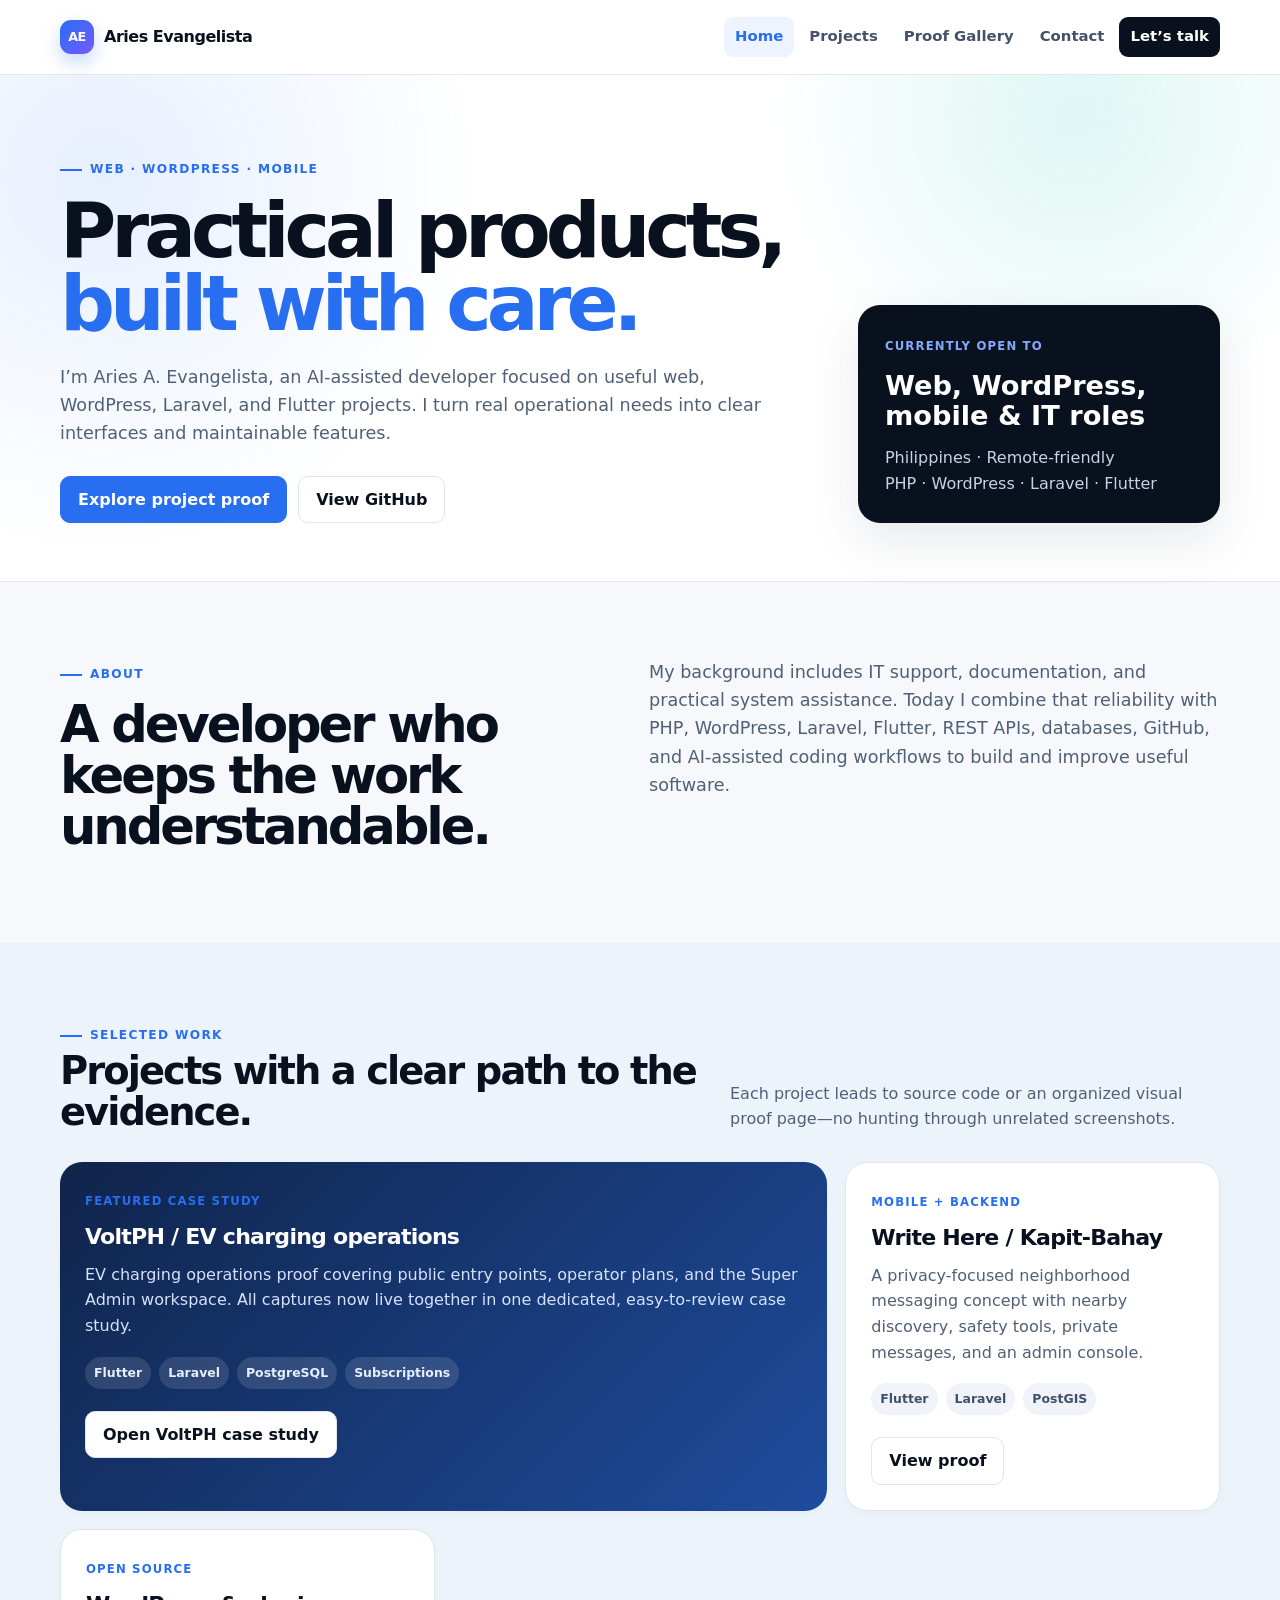
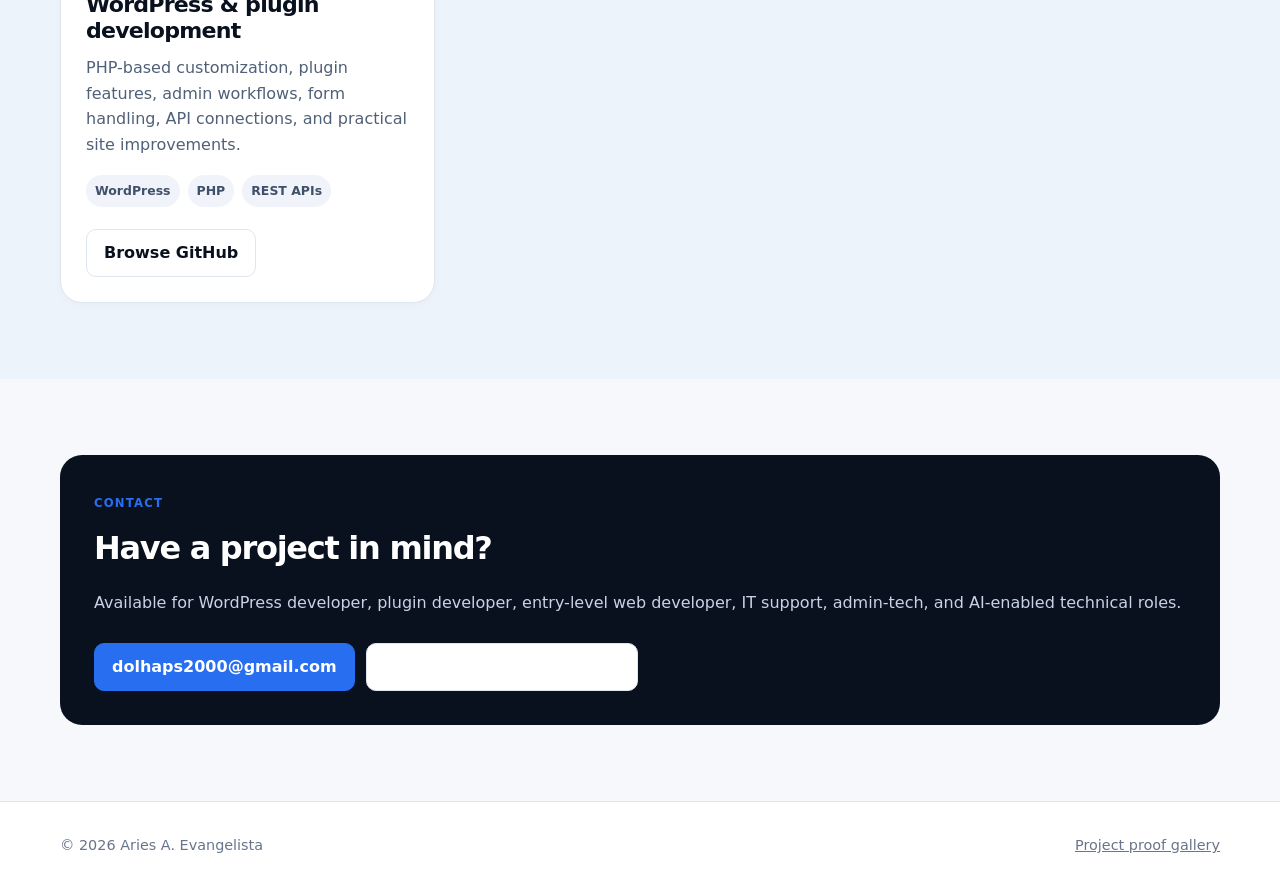
==== commit ab7fbbc0: "Redesign portfolio and proof gallery pages" ====
--- a/index.html
+++ b/index.html
@@ -1,24 +1,6 @@
-<!doctype html>
-<html lang="en">
-<head>
-<meta charset="utf-8">
-<meta name="viewport" content="width=device-width,initial-scale=1">
-<meta name="description" content="Portfolio of Aries A. Evangelista - AI-assisted web, WordPress, Laravel, Flutter and mobile app developer.">
-<title>Aries A. Evangelista | Portfolio</title>
-<style>
-:root{--bg:#020617;--line:rgba(255,255,255,.14);--txt:#f8fafc;--soft:#dbeafe;--muted:#9aa8c7;--cyan:#22d3ee;--blue:#60a5fa;--violet:#a78bfa;--pink:#f472b6;--green:#34d399;--yellow:#facc15}*{box-sizing:border-box}html{scroll-behavior:smooth}body{margin:0;font-family:Inter,Segoe UI,Arial,sans-serif;background:radial-gradient(circle at 10% 8%,rgba(34,211,238,.25),transparent 30%),radial-gradient(circle at 90% 10%,rgba(244,114,182,.20),transparent 30%),radial-gradient(circle at 30% 85%,rgba(167,139,250,.20),transparent 34%),linear-gradient(135deg,#020617,#0f172a 55%,#111827);color:var(--txt);line-height:1.7;min-height:100vh}body:before{content:"";position:fixed;inset:0;background-image:linear-gradient(rgba(255,255,255,.035) 1px,transparent 1px),linear-gradient(90deg,rgba(255,255,255,.035) 1px,transparent 1px);background-size:52px 52px;pointer-events:none}.container{width:min(1120px,92%);margin:auto;position:relative;z-index:1}.glass,.project,.card{background:linear-gradient(135deg,rgba(255,255,255,.13),rgba(255,255,255,.045));border:1px solid var(--line);box-shadow:0 28px 90px rgba(0,0,0,.38);backdrop-filter:blur(22px);-webkit-backdrop-filter:blur(22px)}nav{position:sticky;top:0;z-index:10;background:rgba(2,6,23,.76);border-bottom:1px solid rgba(255,255,255,.09);backdrop-filter:blur(18px)}.nav{display:flex;justify-content:space-between;align-items:center;gap:16px;padding:15px 0}.brand{display:flex;align-items:center;gap:10px;font-weight:900}.dot{width:32px;height:32px;border-radius:11px;background:linear-gradient(135deg,var(--cyan),var(--violet),var(--pink));box-shadow:0 0 28px rgba(34,211,238,.5)}.links{display:flex;flex-wrap:wrap;gap:8px}.links a{text-decoration:none;color:var(--soft);padding:8px 12px;border-radius:999px}.links a:hover,.links a.primary-link{background:rgba(255,255,255,.08);color:white}.links a.primary-link{border:1px solid rgba(255,255,255,.12)}header{padding:84px 0 44px}.hero{display:grid;grid-template-columns:1.25fr .75fr;gap:22px}.main,.side,.card,.project{border-radius:28px}.main{padding:clamp(28px,4vw,46px)}.side,.card,.project{padding:24px}.badge,.kicker{display:inline-flex;padding:8px 12px;border-radius:999px;background:rgba(255,255,255,.08);border:1px solid var(--line);color:#c4f1ff;font-size:.78rem;font-weight:900;text-transform:uppercase;letter-spacing:.08em}h1{font-size:clamp(2.5rem,6vw,5.4rem);line-height:.98;letter-spacing:-.07em;margin:18px 0;color:white}.grad{background:linear-gradient(90deg,var(--cyan),var(--blue),var(--violet),var(--pink));-webkit-background-clip:text;background-clip:text;color:transparent}.lead{font-size:1.08rem;color:var(--soft);max-width:760px}.actions{display:flex;flex-wrap:wrap;gap:12px;margin-top:26px}.btn,.repo{display:inline-flex;align-items:center;justify-content:center;text-decoration:none;color:white;font-weight:850;border:1px solid var(--line);background:rgba(255,255,255,.08);border-radius:999px}.btn{min-height:46px;padding:12px 18px}.btn.primary{color:#020617;background:linear-gradient(135deg,var(--cyan),var(--green));border:0}.profile{display:flex;gap:14px;align-items:center}.avatar{width:66px;height:66px;border-radius:24px;display:grid;place-items:center;background:linear-gradient(135deg,var(--cyan),var(--violet),var(--pink));color:#020617;font-weight:950;font-size:1.45rem}.profile h2{margin:0;font-size:1.18rem}.profile p,.title p,.tech{color:var(--muted)}.info{list-style:none;padding:0;margin:22px 0}.info li{display:flex;justify-content:space-between;gap:12px;border-bottom:1px solid rgba(255,255,255,.10);padding:12px 0}.stats{display:grid;grid-template-columns:repeat(3,1fr);gap:10px}.stat{text-align:center;padding:13px 8px;border-radius:18px;background:rgba(255,255,255,.075);border:1px solid rgba(255,255,255,.1)}section{padding:36px 0}.title{display:flex;justify-content:space-between;align-items:end;gap:18px;margin-bottom:18px}.title h2{font-size:clamp(1.7rem,3vw,2.35rem);margin:0;letter-spacing:-.04em}.card p,.project p{color:var(--soft)}.pills{display:flex;flex-wrap:wrap;gap:10px}.pill{padding:9px 12px;border-radius:999px;background:rgba(255,255,255,.075);border:1px solid rgba(255,255,255,.13);font-weight:750}.grid{display:grid;grid-template-columns:repeat(12,1fr);gap:18px}.project{grid-column:span 4;min-height:250px;display:flex;flex-direction:column}.featured{grid-column:span 6}.project h3{margin:18px 0 10px}.tech{margin-top:auto!important;font-size:.92rem}.repo{width:max-content;margin-top:14px;padding:8px 11px}.repo.primary-link{color:#020617;background:linear-gradient(135deg,var(--cyan),var(--green));border:0}.mini{padding:20px;border-radius:22px;background:rgba(255,255,255,.065);border:1px solid rgba(255,255,255,.13);margin-top:12px}.mini h3{margin:0 0 7px}.contact{display:grid;grid-template-columns:1fr 1fr;gap:18px}.contact div{padding:20px;border-radius:22px;background:rgba(255,255,255,.07);border:1px solid rgba(255,255,255,.12)}.contact span{display:block;color:var(--muted)}.contact a{color:white;font-weight:900;text-decoration:none;word-break:break-word}footer{text-align:center;color:var(--muted);padding:40px 0;border-top:1px solid rgba(255,255,255,.09);margin-top:34px}@media(max-width:920px){.hero,.contact{grid-template-columns:1fr}.project,.featured{grid-column:span 6}}@media(max-width:680px){.nav{align-items:flex-start;flex-direction:column}.project,.featured{grid-column:span 12}.title{display:block}.stats{grid-template-columns:1fr}h1{letter-spacing:-.05em}}
-</style>
-</head>
-<body>
-<nav><div class="container nav"><div class="brand"><span class="dot"></span>Aries Evangelista</div><div class="links"><a href="#about">About</a><a href="#skills">Skills</a><a href="#projects">Projects</a><a class="primary-link" href="proof.html">Proof</a><a href="#experience">Experience</a><a href="#contact">Contact</a></div></div></nav>
-<header><div class="container hero"><div class="main glass"><span class="badge">Open to Web • WordPress • Mobile • IT Roles</span><h1>AI-assisted <span class="grad">developer</span> building practical systems.</h1><p class="lead">I create and improve web, WordPress, plugin, and mobile application projects using AI-assisted coding workflows, GitHub, PHP/Laravel, WordPress, Flutter, databases, and deployment tools. I focus on readable UI, debugging, business features, and fast learning.</p><div class="actions"><a class="btn primary" href="mailto:dolhaps2000@gmail.com">Email Me</a><a class="btn" href="https://github.com/mightybadz18" target="_blank" rel="noreferrer">GitHub Profile</a><a class="btn" href="#projects">See Projects</a></div></div><aside class="side glass"><div class="profile"><div class="avatar">AE</div><div><h2>Aries A. Evangelista</h2><p>IT Graduate • WordPress / Plugin Developer • AI-Assisted Developer</p></div></div><ul class="info"><li><span>Location</span><b>Philippines</b></li><li><span>Focus</span><b>Web / WordPress / Mobile</b></li><li><span>Work Style</span><b>Remote / Flexible</b></li><li><span>GitHub</span><b>@mightybadz18</b></li></ul><div class="stats"><div class="stat"><b>PHP</b><small>Backend</small></div><div class="stat"><b>WP</b><small>Plugins</small></div><div class="stat"><b>Flutter</b><small>Mobile</small></div></div></aside></div></header>
-<main class="container">
-<section id="about"><div class="title"><h2>About Me</h2><p>A practical learner who uses AI tools responsibly to build faster while improving real development skills.</p></div><div class="card glass"><p>I am an IT graduate with experience in IT support tasks, admin/data entry work, documentation, and system-related assistance. I am currently growing as an AI-assisted full-stack, WordPress, and plugin developer, with focus on PHP, WordPress customization, plugin development, Laravel, Flutter, REST APIs, PostgreSQL/MySQL, GitHub workflows, and deployment using Docker/Podman.</p><p>My goal is to contribute to teams that need someone tech-savvy, reliable, willing to learn, and able to use modern AI tools to speed up implementation while still paying attention to quality, readability, testing, and user experience.</p></div></section>
-<section id="skills"><div class="title"><h2>Skills & Tools</h2><p>Technologies and work areas I can discuss and continue improving on real projects.</p></div><div class="card glass"><div class="pills"><span class="pill">PHP</span><span class="pill">WordPress</span><span class="pill">Plugin Development</span><span class="pill">WooCommerce Basics</span><span class="pill">Laravel</span><span class="pill">Flutter</span><span class="pill">Dart</span><span class="pill">HTML</span><span class="pill">CSS</span><span class="pill">JavaScript</span><span class="pill">REST APIs</span><span class="pill">MySQL</span><span class="pill">PostgreSQL</span><span class="pill">Git / GitHub</span><span class="pill">Docker / Podman</span><span class="pill">AI-Assisted Coding</span><span class="pill">Debugging</span><span class="pill">IT Support</span></div></div></section>
-<section id="projects"><div class="title"><h2>Featured Projects & Repositories</h2><p>Public repositories are linked. Screenshots and website proofs are organized on the Proof page.</p></div><div class="grid"><article class="project featured"><span class="kicker">Web / WordPress Direction</span><h3>WordPress & Plugin Development</h3><p>Focused on building and customizing WordPress websites, creating practical plugin features, improving admin workflows, connecting forms/APIs, and using PHP to extend site functionality.</p><p class="tech"><b>Tech Focus:</b> WordPress, PHP, Plugins, MySQL, REST APIs, HTML/CSS/JS</p><a class="repo" href="https://github.com/mightybadz18" target="_blank" rel="noreferrer">GitHub Profile</a></article><article class="project featured"><span class="kicker">Mobile + Backend Concept</span><h3>Kapit-Bahay / Write Here</h3><p>A privacy-first neighborhood messaging app concept with location-based posts, private messages, admin announcements, safety alerts, buy/sell posts, pinned posts, and nearby community discovery.</p><p class="tech"><b>Tech Focus:</b> Flutter, Laravel, PostgreSQL/PostGIS, Redis, WebSockets, Docker</p><a class="repo" href="https://github.com/mightybadz18/Kapit-Bahay" target="_blank" rel="noreferrer">Repository</a><a class="repo primary-link" href="proof.html#write-here">App Proof</a></article><article class="project featured"><span class="kicker">EV App Concept</span><h3>EV Charging Station App</h3><p>A charging station app concept for EV/Hybrid users to discover nearby stations, check port details, view queue status, and review charging subscription plans.</p><p class="tech"><b>Tech Focus:</b> Flutter, Backend API, PostgreSQL/PostGIS, Admin Web, Subscription Plans</p><a class="repo" href="https://github.com/mightybadz18/EV-Chargings" target="_blank" rel="noreferrer">Repository</a><a class="repo primary-link" href="proof.html#ev-charging">EV Proof</a></article><article class="project"><span class="kicker">Public Repo</span><h3>Smart Face Recognition Attendance</h3><p>Attendance system project using face recognition for employee tracking and attendance management.</p><p class="tech"><b>Tech Focus:</b> Python, Web System, Database</p><a class="repo" href="https://github.com/mightybadz18/Smart-Face-Recognition-Attendance" target="_blank" rel="noreferrer">View Code</a></article><article class="project"><span class="kicker">Public Repo</span><h3>Real-Time Facial Recognition Attendance v3</h3><p>Another iteration of a real-time facial recognition attendance system for employees.</p><p class="tech"><b>Tech Focus:</b> Recognition workflow, attendance records, app improvement</p><a class="repo" href="https://github.com/mightybadz18/Real-Time-Facial-Recognition-Attendance-System-for-Employees-v3" target="_blank" rel="noreferrer">View Code</a></article><article class="project"><span class="kicker">Public Repo</span><h3>BMIS</h3><p>Barangay-style management information system repository showing interest in community/admin systems.</p><p class="tech"><b>Tech Focus:</b> Admin system, records, local government-style workflow</p><a class="repo" href="https://github.com/mightybadz18/BMIS" target="_blank" rel="noreferrer">View Code</a></article></div></section>
-<section id="experience"><div class="title"><h2>Work Background</h2><p>Experience that supports reliability, communication, accuracy, and practical problem solving.</p></div><div class="card glass"><div class="mini"><h3>WordPress / Plugin Development Practice</h3><p>Improving skills in WordPress customization, PHP-based plugin features, dashboard workflows, form handling, and API integration.</p></div><div class="mini"><h3>IT Support & System Assistance</h3><p>Assisted with office IT-related tasks, troubleshooting, documentation, and system support when needed.</p></div><div class="mini"><h3>Admin / Data Entry Background</h3><p>Worked with accuracy-focused documentation and production-based tasks in a fast-paced environment.</p></div><div class="mini"><h3>AI-Assisted Development Practice</h3><p>Uses AI coding tools with GitHub to build, review, debug, and improve practical web and mobile application projects.</p></div></div></section>
-<section id="contact"><div class="title"><h2>Contact</h2><p>Available for WordPress developer, plugin developer, entry-level web developer, IT support, web assistant, admin-tech, or AI-enabled technical roles.</p></div><div class="card glass contact"><div><span>Email</span><a href="mailto:dolhaps2000@gmail.com">dolhaps2000@gmail.com</a></div><div><span>GitHub</span><a href="https://github.com/mightybadz18" target="_blank" rel="noreferrer">github.com/mightybadz18</a></div></div></section>
-</main>
-<footer><div class="container">© 2026 Aries A. Evangelista • WordPress / Plugin / Web / Mobile Portfolio • GitHub: @mightybadz18</div></footer>
-</body>
-</html>+<!doctype html><html lang="en"><head><meta charset="utf-8"><meta name="viewport" content="width=device-width,initial-scale=1"><meta name="description" content="Portfolio of Aries A. Evangelista — web, WordPress, Laravel, and Flutter developer."><title>Aries Evangelista | Developer Portfolio</title><link rel="stylesheet" href="assets/site.css"></head><body>
+<header class="site-header"><nav class="container nav"><a class="brand" href="index.html"><span class="brand-mark">AE</span>Aries Evangelista</a><div class="nav-links"><a class="active" href="index.html">Home</a><a href="#projects">Projects</a><a href="proof.html">Proof Gallery</a><a href="#contact">Contact</a><a class="nav-cta" href="mailto:dolhaps2000@gmail.com">Let’s talk</a></div></nav></header>
+<main><section class="hero"><div class="container hero-grid"><div><span class="eyebrow">Web · WordPress · Mobile</span><h1>Practical products, <span class="accent">built with care.</span></h1><p class="lead">I’m Aries A. Evangelista, an AI-assisted developer focused on useful web, WordPress, Laravel, and Flutter projects. I turn real operational needs into clear interfaces and maintainable features.</p><div class="actions"><a class="button primary" href="proof.html">Explore project proof</a><a class="button" href="https://github.com/mightybadz18" target="_blank" rel="noreferrer">View GitHub</a></div></div><aside class="hero-note"><span class="small-label">Currently open to</span><strong>Web, WordPress, mobile & IT roles</strong><p>Philippines · Remote-friendly<br>PHP · WordPress · Laravel · Flutter</p></aside></div></section>
+<section class="section" id="about"><div class="container split"><div><span class="eyebrow">About</span><h2 style="font-size:clamp(2rem,4vw,3.5rem);line-height:1;letter-spacing:-.06em;margin:14px 0">A developer who keeps the work understandable.</h2></div><p class="lead">My background includes IT support, documentation, and practical system assistance. Today I combine that reliability with PHP, WordPress, Laravel, Flutter, REST APIs, databases, GitHub, and AI-assisted coding workflows to build and improve useful software.</p></div></section>
+<section class="section tint" id="projects"><div class="container"><div class="section-heading"><div><span class="eyebrow">Selected work</span><h2>Projects with a clear path to the evidence.</h2></div><p>Each project leads to source code or an organized visual proof page—no hunting through unrelated screenshots.</p></div><div class="card-grid"><article class="card featured"><span class="small-label">Featured case study</span><h3>VoltPH / EV charging operations</h3><p>EV charging operations proof covering public entry points, operator plans, and the Super Admin workspace. All captures now live together in one dedicated, easy-to-review case study.</p><div class="tags"><span class="tag">Flutter</span><span class="tag">Laravel</span><span class="tag">PostgreSQL</span><span class="tag">Subscriptions</span></div><a class="button" href="voltph-proof.html">Open VoltPH case study</a></article><article class="card"><span class="small-label">Mobile + backend</span><h3>Write Here / Kapit-Bahay</h3><p>A privacy-focused neighborhood messaging concept with nearby discovery, safety tools, private messages, and an admin console.</p><div class="tags"><span class="tag">Flutter</span><span class="tag">Laravel</span><span class="tag">PostGIS</span></div><a class="button" href="proof.html#write-here">View proof</a></article><article class="card"><span class="small-label">Open source</span><h3>WordPress & plugin development</h3><p>PHP-based customization, plugin features, admin workflows, form handling, API connections, and practical site improvements.</p><div class="tags"><span class="tag">WordPress</span><span class="tag">PHP</span><span class="tag">REST APIs</span></div><a class="button" href="https://github.com/mightybadz18" target="_blank" rel="noreferrer">Browse GitHub</a></article></div></div></section>
+<section class="section" id="contact"><div class="container contact-card"><span class="small-label">Contact</span><h2>Have a project in mind?</h2><p>Available for WordPress developer, plugin developer, entry-level web developer, IT support, admin-tech, and AI-enabled technical roles.</p><div class="actions"><a class="button primary" href="mailto:dolhaps2000@gmail.com">dolhaps2000@gmail.com</a><a class="button" href="https://github.com/mightybadz18" target="_blank" rel="noreferrer">github.com/mightybadz18</a></div></div></section></main><footer class="footer"><div class="container footer-inner"><span>© 2026 Aries A. Evangelista</span><a href="proof.html">Project proof gallery</a></div></footer></body></html>
--- a/assets/site.css
+++ b/assets/site.css
@@ -0,0 +1 @@
+:root{--ink:#09111f;--navy:#0b162b;--slate:#506077;--paper:#f6f8fc;--white:#fff;--line:#dfe6f0;--blue:#276ef1;--aqua:#21c8b7;--orange:#ff9f43;--shadow:0 18px 50px rgba(19,38,71,.1);--radius:22px}*{box-sizing:border-box}html{scroll-behavior:smooth}body{margin:0;background:var(--paper);color:var(--ink);font-family:Inter,ui-sans-serif,system-ui,-apple-system,BlinkMacSystemFont,"Segoe UI",sans-serif;line-height:1.6}.container{width:min(1160px,92%);margin-inline:auto}.site-header{position:sticky;top:0;z-index:20;background:rgba(255,255,255,.92);border-bottom:1px solid rgba(223,230,240,.92);backdrop-filter:blur(16px)}.nav{min-height:74px;display:flex;align-items:center;justify-content:space-between;gap:20px}.brand{display:flex;align-items:center;gap:10px;color:var(--ink);font-weight:850;text-decoration:none;letter-spacing:-.03em}.brand-mark{display:grid;place-items:center;width:34px;height:34px;border-radius:11px;background:linear-gradient(135deg,var(--blue),#7858ff);color:white;font-size:.8rem;box-shadow:0 8px 18px rgba(39,110,241,.25)}.nav-links{display:flex;align-items:center;gap:4px;flex-wrap:wrap}.nav-links a{color:#43516a;text-decoration:none;padding:8px 11px;border-radius:9px;font-weight:700;font-size:.93rem}.nav-links a:hover,.nav-links a.active{color:var(--blue);background:#edf3ff}.nav-links .nav-cta{background:var(--ink);color:#fff}.nav-links .nav-cta:hover{background:var(--blue);color:#fff}.hero{padding:78px 0 58px;background:radial-gradient(circle at 84% 8%,rgba(33,200,183,.15),transparent 26%),radial-gradient(circle at 8% 20%,rgba(39,110,241,.11),transparent 30%),var(--white);border-bottom:1px solid var(--line)}.eyebrow{display:inline-flex;gap:8px;align-items:center;color:var(--blue);font-weight:800;font-size:.76rem;letter-spacing:.11em;text-transform:uppercase}.eyebrow:before{content:"";width:22px;height:2px;background:currentColor}.hero-grid{display:grid;grid-template-columns:1.35fr .65fr;gap:46px;align-items:end}.hero h1{font-size:clamp(2.7rem,6vw,5.4rem);line-height:.96;letter-spacing:-.065em;margin:14px 0 22px;max-width:820px}.accent{color:var(--blue)}.lead{font-size:1.1rem;color:var(--slate);max-width:710px;margin:0}.actions{display:flex;gap:11px;flex-wrap:wrap;margin-top:28px}.button{display:inline-flex;justify-content:center;align-items:center;min-height:46px;padding:10px 17px;border-radius:10px;text-decoration:none;font-weight:800;border:1px solid var(--line);color:var(--ink);background:white}.button:hover{transform:translateY(-2px);box-shadow:0 8px 18px rgba(19,38,71,.12)}.button.primary{border-color:var(--blue);background:var(--blue);color:white}.button.dark{border-color:var(--ink);background:var(--ink);color:white}.hero-note{background:var(--ink);color:white;padding:27px;border-radius:var(--radius);box-shadow:var(--shadow)}.hero-note .small-label{color:#83aaff}.hero-note strong{display:block;font-size:1.7rem;line-height:1.1;margin:14px 0}.hero-note p{margin:0;color:#c8d3e6}.small-label{font-size:.73rem;text-transform:uppercase;letter-spacing:.1em;font-weight:800;color:var(--blue)}.section{padding:76px 0}.section.tint{background:#edf3fa}.section-heading{display:flex;justify-content:space-between;align-items:end;gap:26px;margin-bottom:30px}.section-heading h2{font-size:clamp(1.8rem,3vw,2.65rem);line-height:1.05;letter-spacing:-.05em;margin:6px 0 0}.section-heading p{max-width:490px;color:var(--slate);margin:0}.card-grid{display:grid;grid-template-columns:repeat(3,1fr);gap:18px}.card{background:white;border:1px solid var(--line);border-radius:var(--radius);padding:25px;box-shadow:0 3px 10px rgba(19,38,71,.025)}.card.featured{grid-column:span 2;background:linear-gradient(135deg,#10244b,#1e4c9d);color:white;border:0}.card h3{line-height:1.15;letter-spacing:-.035em;margin:12px 0;font-size:1.38rem}.card p{color:var(--slate);margin:0}.card.featured p{color:#d5e2fb}.card .button{margin-top:22px}.tags{display:flex;gap:8px;flex-wrap:wrap;margin-top:18px}.tag{font-weight:750;font-size:.78rem;color:#40506a;background:#f0f4fa;padding:6px 9px;border-radius:99px}.featured .tag{color:#e5efff;background:rgba(255,255,255,.12)}.split{display:grid;grid-template-columns:1fr 1fr;gap:18px}.contact-card{background:var(--ink);color:#fff;padding:34px;border-radius:var(--radius)}.contact-card h2{margin:8px 0;font-size:2rem;letter-spacing:-.04em}.contact-card p{color:#c8d3e6}.contact-card a{color:white}.proof-overview{display:grid;grid-template-columns:repeat(2,1fr);gap:18px}.proof-link{background:white;border:1px solid var(--line);border-radius:var(--radius);padding:28px;text-decoration:none;color:inherit;transition:.2s;display:block}.proof-link:hover{transform:translateY(-4px);box-shadow:var(--shadow);border-color:#bdd0f8}.proof-link h3{font-size:1.6rem;margin:10px 0;letter-spacing:-.04em}.proof-link p{margin:0;color:var(--slate)}.proof-link .arrow{margin-top:26px;color:var(--blue);font-weight:800}.case-hero{padding:64px 0 44px;background:var(--white);border-bottom:1px solid var(--line)}.case-hero h1{font-size:clamp(2.5rem,5vw,4.5rem);line-height:.98;letter-spacing:-.06em;margin:14px 0}.case-meta{display:flex;flex-wrap:wrap;gap:8px;margin-top:23px}.case-meta span{font-size:.85rem;padding:7px 10px;border-radius:99px;background:#edf3ff;color:#2451ae;font-weight:750}.showcase{background:var(--ink);padding:24px;border-radius:var(--radius);color:white}.showcase h2{margin:7px 0;font-size:1.75rem;letter-spacing:-.04em}.showcase p{margin:0;color:#c8d3e6;max-width:670px}.metric-row{display:grid;grid-template-columns:repeat(3,1fr);gap:10px;margin-top:22px}.metric{padding:14px;border:1px solid rgba(255,255,255,.15);border-radius:13px}.metric b{font-size:1.4rem;display:block}.metric span{font-size:.77rem;color:#b8c6dc;text-transform:uppercase;letter-spacing:.07em}.gallery-group{background:white;border:1px solid var(--line);border-radius:var(--radius);overflow:hidden;margin-top:18px}.gallery-group[open]{box-shadow:var(--shadow)}.gallery-group summary{cursor:pointer;list-style:none;padding:20px 22px;display:flex;align-items:center;justify-content:space-between;gap:12px;font-size:1.05rem;font-weight:850}.gallery-group summary::-webkit-details-marker{display:none}.gallery-group summary:after{content:"+";color:var(--blue);font-size:1.4rem}.gallery-group[open] summary:after{content:"−"}.gallery-grid{padding:0 18px 18px;display:grid;grid-template-columns:repeat(3,1fr);gap:14px}.shot{border:1px solid var(--line);border-radius:14px;overflow:hidden;background:#f4f7fb}.shot img{width:100%;display:block;aspect-ratio:16/10;object-fit:cover;object-position:top;transition:transform .25s}.shot:hover img{transform:scale(1.025)}.shot figcaption{padding:10px 11px;color:#465572;font-weight:700;font-size:.84rem}.gallery-note{margin:0 0 20px;color:var(--slate)}.footer{padding:32px 0;color:#68758a;font-size:.9rem;border-top:1px solid var(--line);background:white}.footer-inner{display:flex;justify-content:space-between;gap:15px;flex-wrap:wrap}.footer a{color:inherit}@media(max-width:850px){.hero-grid{grid-template-columns:1fr}.card-grid{grid-template-columns:1fr 1fr}.card.featured{grid-column:span 2}.gallery-grid{grid-template-columns:repeat(2,1fr)}}@media(max-width:620px){.nav{padding:12px 0;align-items:flex-start;flex-direction:column}.nav-links{gap:0}.nav-links a{padding:6px 8px}.hero,.case-hero{padding:48px 0 40px}.section{padding:56px 0}.section-heading{display:block}.section-heading p{margin-top:12px}.card-grid,.proof-overview,.split{grid-template-columns:1fr}.card.featured{grid-column:auto}.metric-row{grid-template-columns:1fr 1fr}.gallery-grid{grid-template-columns:1fr}.hero h1{font-size:clamp(2.6rem,14vw,4rem)}}
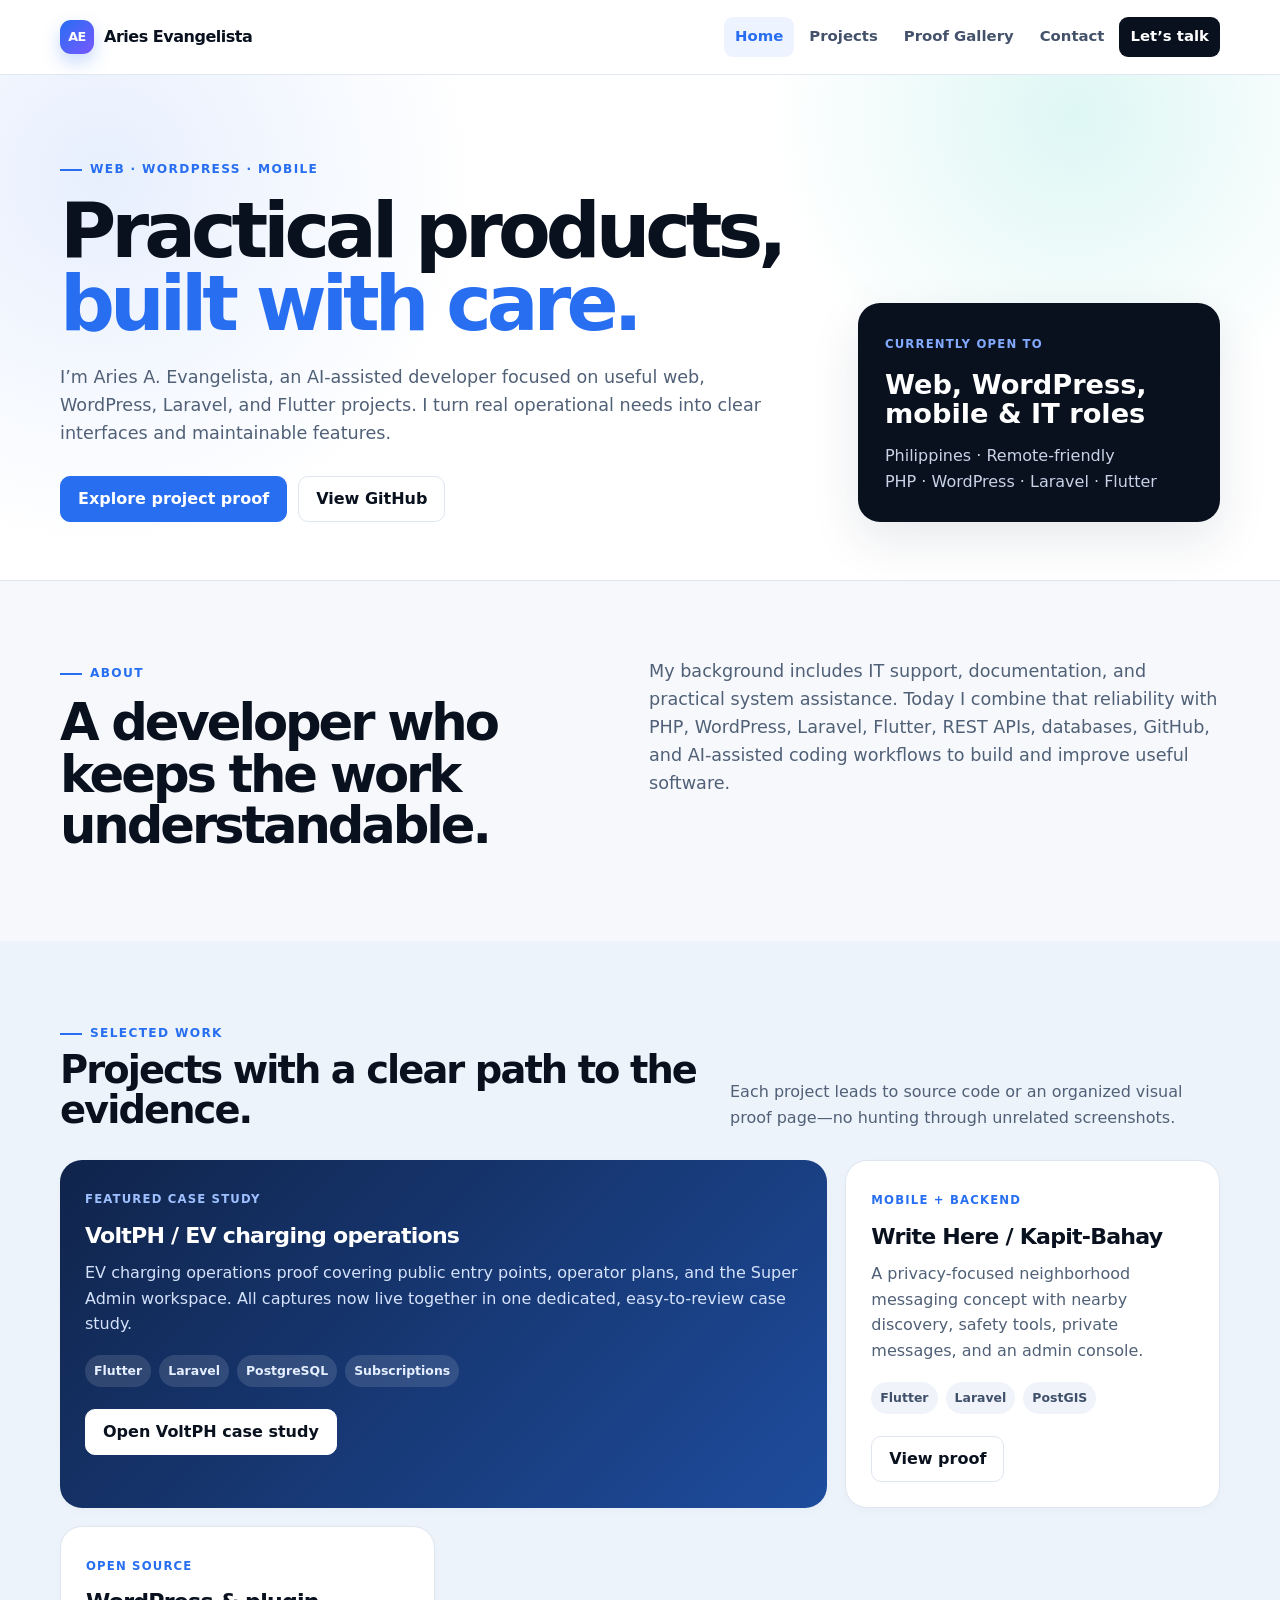
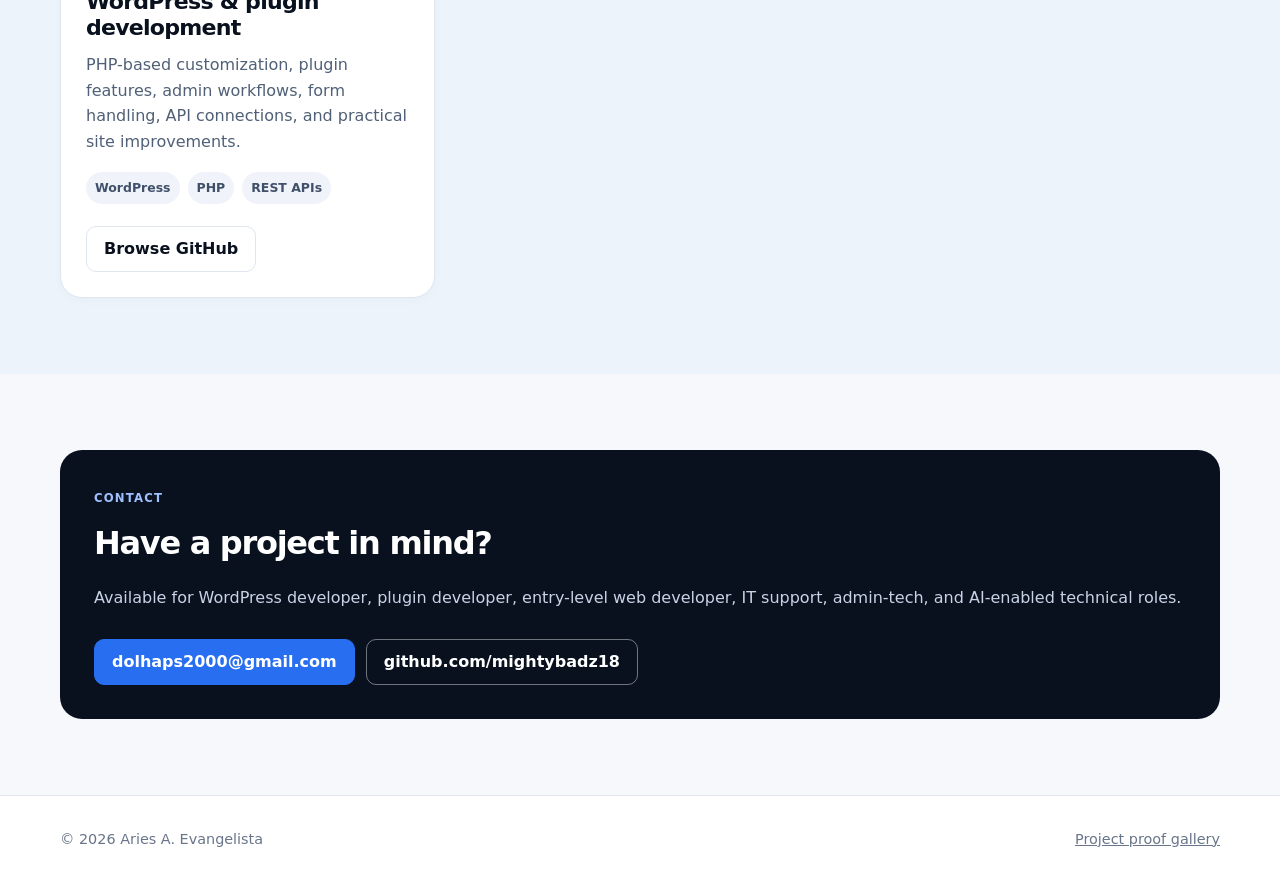
==== commit 8c19a66e: "Load portfolio button contrast fixes" ====
--- a/index.html
+++ b/index.html
@@ -1,6 +1,6 @@
-<!doctype html><html lang="en"><head><meta charset="utf-8"><meta name="viewport" content="width=device-width,initial-scale=1"><meta name="description" content="Portfolio of Aries A. Evangelista — web, WordPress, Laravel, and Flutter developer."><title>Aries Evangelista | Developer Portfolio</title><link rel="stylesheet" href="assets/site.css"></head><body>
+<!doctype html><html lang="en"><head><meta charset="utf-8"><meta name="viewport" content="width=device-width,initial-scale=1"><meta name="description" content="Portfolio of Aries A. Evangelista — web, WordPress, Laravel, and Flutter developer."><title>Aries Evangelista | Developer Portfolio</title><link rel="stylesheet" href="assets/site.css"><link rel="stylesheet" href="assets/ui-fixes.css?v=20260729-1"></head><body>
 <header class="site-header"><nav class="container nav"><a class="brand" href="index.html"><span class="brand-mark">AE</span>Aries Evangelista</a><div class="nav-links"><a class="active" href="index.html">Home</a><a href="#projects">Projects</a><a href="proof.html">Proof Gallery</a><a href="#contact">Contact</a><a class="nav-cta" href="mailto:dolhaps2000@gmail.com">Let’s talk</a></div></nav></header>
 <main><section class="hero"><div class="container hero-grid"><div><span class="eyebrow">Web · WordPress · Mobile</span><h1>Practical products, <span class="accent">built with care.</span></h1><p class="lead">I’m Aries A. Evangelista, an AI-assisted developer focused on useful web, WordPress, Laravel, and Flutter projects. I turn real operational needs into clear interfaces and maintainable features.</p><div class="actions"><a class="button primary" href="proof.html">Explore project proof</a><a class="button" href="https://github.com/mightybadz18" target="_blank" rel="noreferrer">View GitHub</a></div></div><aside class="hero-note"><span class="small-label">Currently open to</span><strong>Web, WordPress, mobile & IT roles</strong><p>Philippines · Remote-friendly<br>PHP · WordPress · Laravel · Flutter</p></aside></div></section>
 <section class="section" id="about"><div class="container split"><div><span class="eyebrow">About</span><h2 style="font-size:clamp(2rem,4vw,3.5rem);line-height:1;letter-spacing:-.06em;margin:14px 0">A developer who keeps the work understandable.</h2></div><p class="lead">My background includes IT support, documentation, and practical system assistance. Today I combine that reliability with PHP, WordPress, Laravel, Flutter, REST APIs, databases, GitHub, and AI-assisted coding workflows to build and improve useful software.</p></div></section>
 <section class="section tint" id="projects"><div class="container"><div class="section-heading"><div><span class="eyebrow">Selected work</span><h2>Projects with a clear path to the evidence.</h2></div><p>Each project leads to source code or an organized visual proof page—no hunting through unrelated screenshots.</p></div><div class="card-grid"><article class="card featured"><span class="small-label">Featured case study</span><h3>VoltPH / EV charging operations</h3><p>EV charging operations proof covering public entry points, operator plans, and the Super Admin workspace. All captures now live together in one dedicated, easy-to-review case study.</p><div class="tags"><span class="tag">Flutter</span><span class="tag">Laravel</span><span class="tag">PostgreSQL</span><span class="tag">Subscriptions</span></div><a class="button" href="voltph-proof.html">Open VoltPH case study</a></article><article class="card"><span class="small-label">Mobile + backend</span><h3>Write Here / Kapit-Bahay</h3><p>A privacy-focused neighborhood messaging concept with nearby discovery, safety tools, private messages, and an admin console.</p><div class="tags"><span class="tag">Flutter</span><span class="tag">Laravel</span><span class="tag">PostGIS</span></div><a class="button" href="proof.html#write-here">View proof</a></article><article class="card"><span class="small-label">Open source</span><h3>WordPress & plugin development</h3><p>PHP-based customization, plugin features, admin workflows, form handling, API connections, and practical site improvements.</p><div class="tags"><span class="tag">WordPress</span><span class="tag">PHP</span><span class="tag">REST APIs</span></div><a class="button" href="https://github.com/mightybadz18" target="_blank" rel="noreferrer">Browse GitHub</a></article></div></div></section>
-<section class="section" id="contact"><div class="container contact-card"><span class="small-label">Contact</span><h2>Have a project in mind?</h2><p>Available for WordPress developer, plugin developer, entry-level web developer, IT support, admin-tech, and AI-enabled technical roles.</p><div class="actions"><a class="button primary" href="mailto:dolhaps2000@gmail.com">dolhaps2000@gmail.com</a><a class="button" href="https://github.com/mightybadz18" target="_blank" rel="noreferrer">github.com/mightybadz18</a></div></div></section></main><footer class="footer"><div class="container footer-inner"><span>© 2026 Aries A. Evangelista</span><a href="proof.html">Project proof gallery</a></div></footer></body></html>
+<section class="section" id="contact"><div class="container contact-card"><span class="small-label">Contact</span><h2>Have a project in mind?</h2><p>Available for WordPress developer, plugin developer, entry-level web developer, IT support, admin-tech, and AI-enabled technical roles.</p><div class="actions"><a class="button primary" href="mailto:dolhaps2000@gmail.com">dolhaps2000@gmail.com</a><a class="button" href="https://github.com/mightybadz18" target="_blank" rel="noreferrer">github.com/mightybadz18</a></div></div></section></main><footer class="footer"><div class="container footer-inner"><span>© 2026 Aries A. Evangelista</span><a href="proof.html">Project proof gallery</a></div></footer></body></html>
--- a/assets/ui-fixes.css
+++ b/assets/ui-fixes.css
@@ -0,0 +1,96 @@
+/* Contrast and interaction fixes for reusable portfolio controls. */
+
+a.button,
+button.button {
+  color: var(--ink);
+  line-height: 1.25;
+  text-align: center;
+  transition: transform .2s ease, box-shadow .2s ease, background-color .2s ease, border-color .2s ease, color .2s ease;
+}
+
+a.button:hover,
+button.button:hover {
+  color: var(--ink);
+}
+
+a.button.primary,
+a.button.primary:hover,
+a.button.primary:visited,
+button.button.primary,
+button.button.primary:hover {
+  color: #fff;
+}
+
+a.button.dark,
+a.button.dark:hover,
+a.button.dark:visited,
+button.button.dark,
+button.button.dark:hover {
+  color: #fff;
+}
+
+a.button:focus-visible,
+button.button:focus-visible,
+.nav-links a:focus-visible,
+.proof-link:focus-visible,
+.gallery-group summary:focus-visible {
+  outline: 3px solid #7aa6ff;
+  outline-offset: 3px;
+}
+
+.card.featured .small-label,
+.showcase .small-label,
+.contact-card .small-label {
+  color: #9fc0ff;
+}
+
+.card.featured a.button,
+.card.featured a.button:hover,
+.card.featured a.button:visited {
+  background: #fff;
+  border-color: #fff;
+  color: var(--ink);
+}
+
+.contact-card a.button:not(.primary),
+.contact-card a.button:not(.primary):visited {
+  background: transparent;
+  border-color: rgba(255, 255, 255, .42);
+  color: #fff;
+}
+
+.contact-card a.button:not(.primary):hover {
+  background: rgba(255, 255, 255, .12);
+  border-color: rgba(255, 255, 255, .72);
+  color: #fff;
+}
+
+.contact-card a.button.primary,
+.contact-card a.button.primary:hover,
+.contact-card a.button.primary:visited {
+  color: #fff;
+}
+
+.nav-links .nav-cta,
+.nav-links .nav-cta:visited,
+.nav-links .nav-cta:hover {
+  color: #fff;
+}
+
+.gallery-viewer-control,
+.gallery-viewer-control:visited,
+.gallery-viewer-control:hover {
+  color: #fff;
+}
+
+.gallery-viewer-close,
+.gallery-viewer-close:visited,
+.gallery-viewer-close:hover {
+  color: #09111f;
+}
+
+@media (max-width: 620px) {
+  .actions .button {
+    flex: 1 1 100%;
+  }
+}
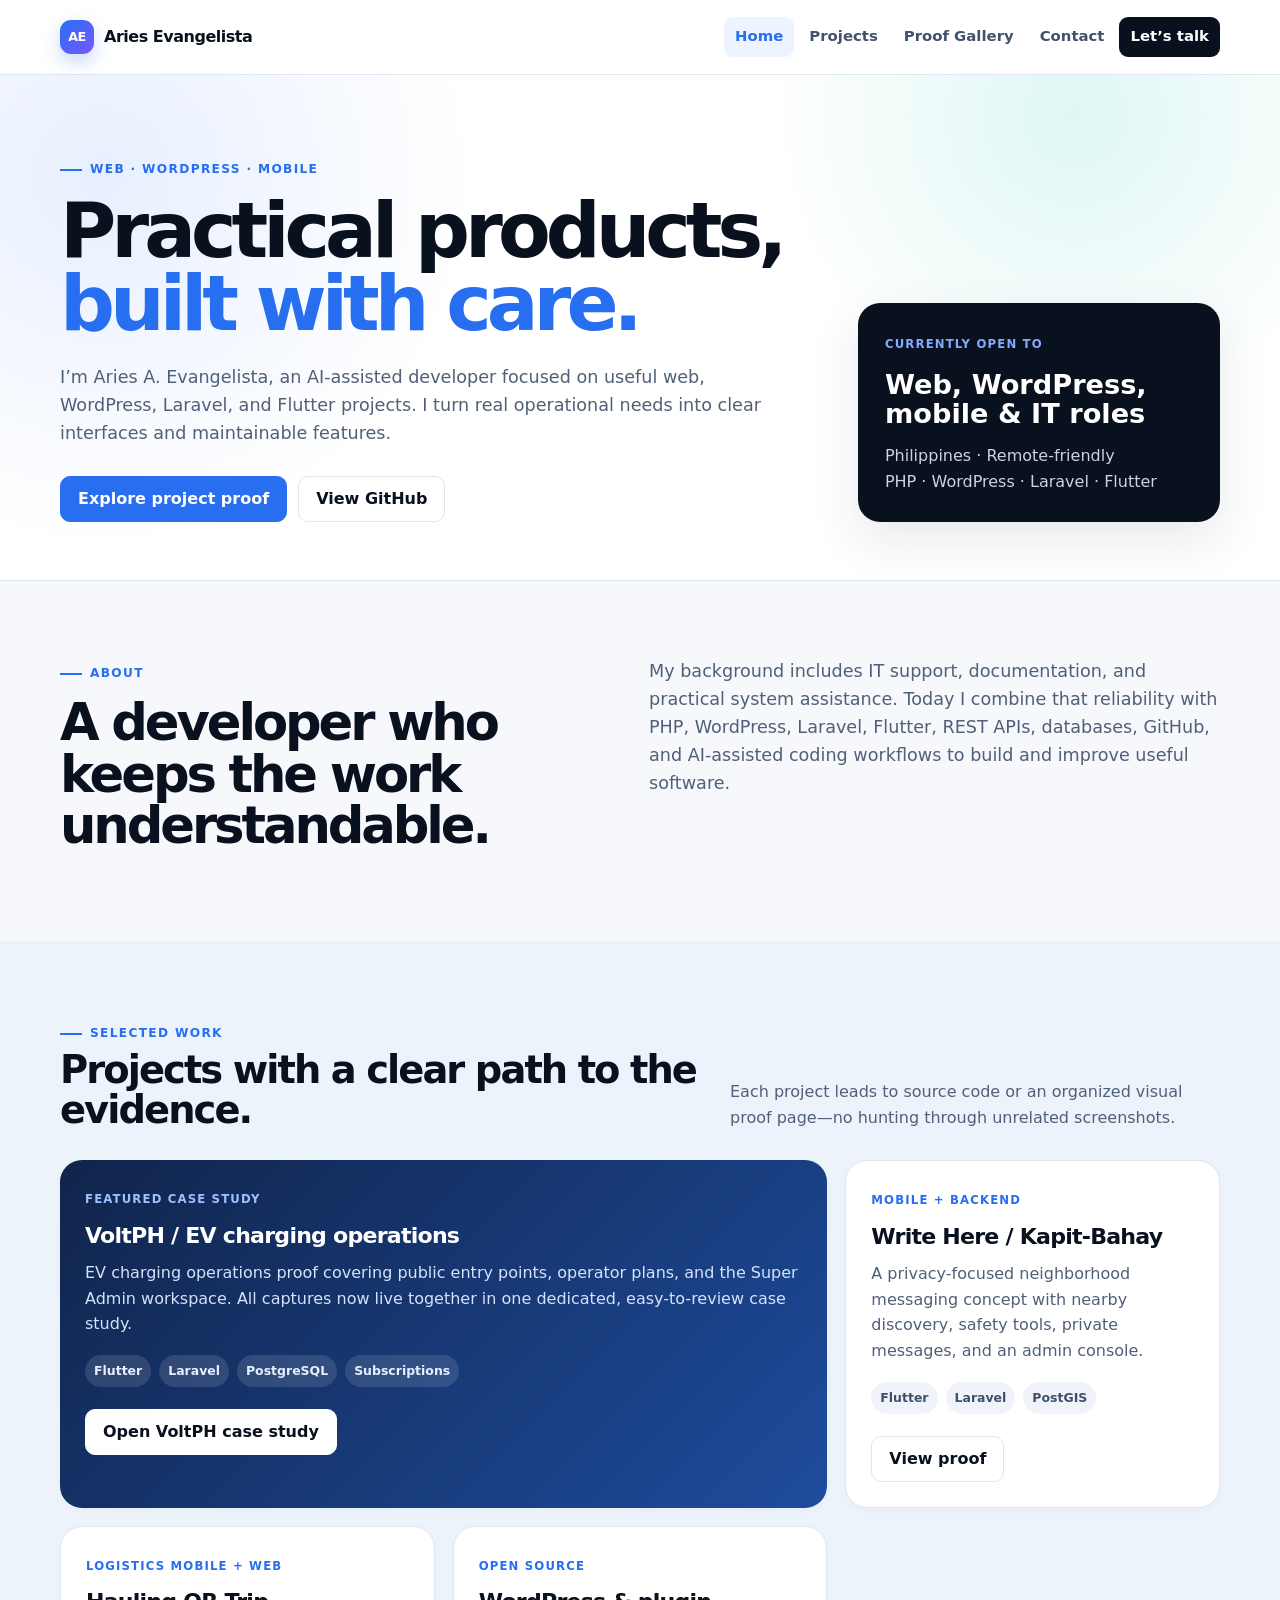
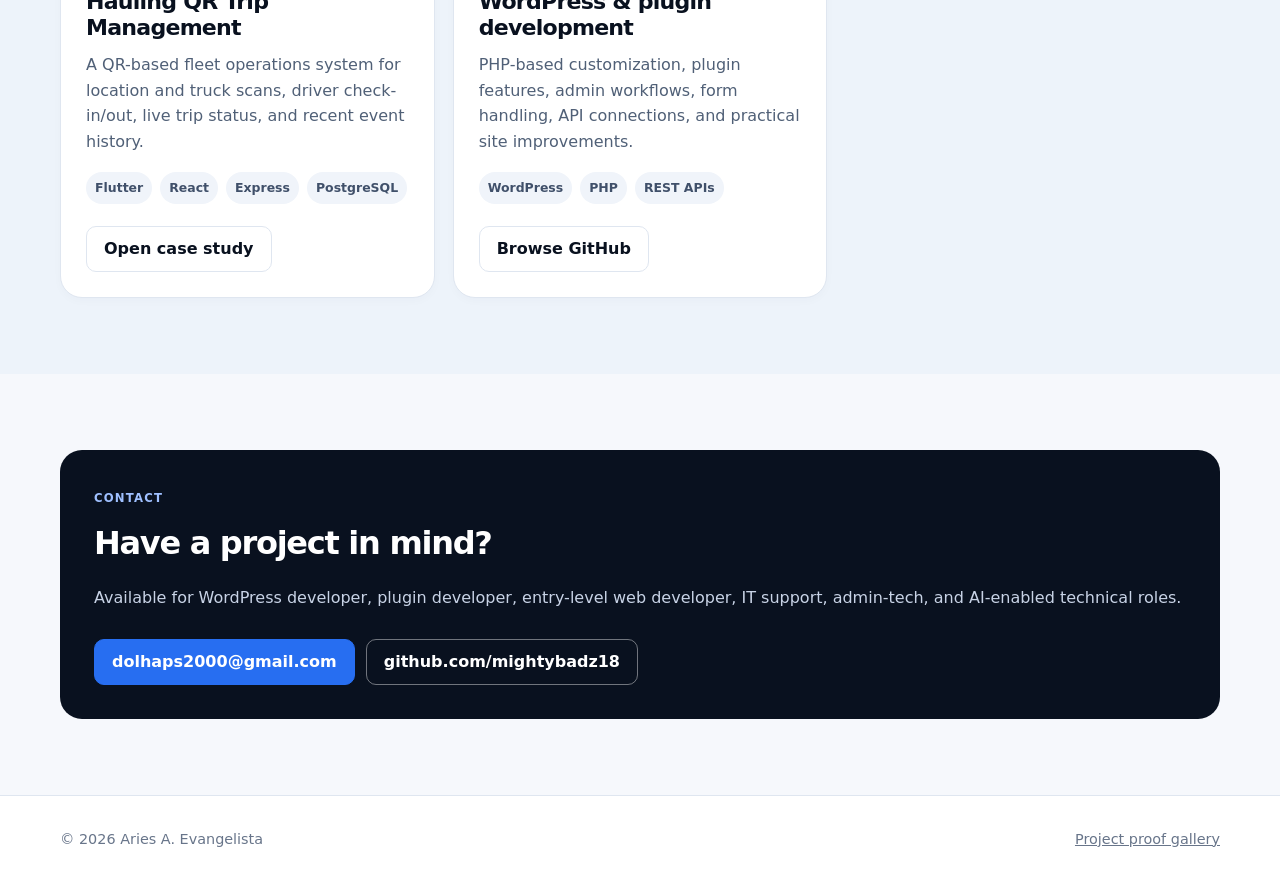
==== commit 78fc5f9e: "Add Hauling QR project to portfolio home" ====
--- a/index.html
+++ b/index.html
@@ -2,5 +2,5 @@
 <header class="site-header"><nav class="container nav"><a class="brand" href="index.html"><span class="brand-mark">AE</span>Aries Evangelista</a><div class="nav-links"><a class="active" href="index.html">Home</a><a href="#projects">Projects</a><a href="proof.html">Proof Gallery</a><a href="#contact">Contact</a><a class="nav-cta" href="mailto:dolhaps2000@gmail.com">Let’s talk</a></div></nav></header>
 <main><section class="hero"><div class="container hero-grid"><div><span class="eyebrow">Web · WordPress · Mobile</span><h1>Practical products, <span class="accent">built with care.</span></h1><p class="lead">I’m Aries A. Evangelista, an AI-assisted developer focused on useful web, WordPress, Laravel, and Flutter projects. I turn real operational needs into clear interfaces and maintainable features.</p><div class="actions"><a class="button primary" href="proof.html">Explore project proof</a><a class="button" href="https://github.com/mightybadz18" target="_blank" rel="noreferrer">View GitHub</a></div></div><aside class="hero-note"><span class="small-label">Currently open to</span><strong>Web, WordPress, mobile & IT roles</strong><p>Philippines · Remote-friendly<br>PHP · WordPress · Laravel · Flutter</p></aside></div></section>
 <section class="section" id="about"><div class="container split"><div><span class="eyebrow">About</span><h2 style="font-size:clamp(2rem,4vw,3.5rem);line-height:1;letter-spacing:-.06em;margin:14px 0">A developer who keeps the work understandable.</h2></div><p class="lead">My background includes IT support, documentation, and practical system assistance. Today I combine that reliability with PHP, WordPress, Laravel, Flutter, REST APIs, databases, GitHub, and AI-assisted coding workflows to build and improve useful software.</p></div></section>
-<section class="section tint" id="projects"><div class="container"><div class="section-heading"><div><span class="eyebrow">Selected work</span><h2>Projects with a clear path to the evidence.</h2></div><p>Each project leads to source code or an organized visual proof page—no hunting through unrelated screenshots.</p></div><div class="card-grid"><article class="card featured"><span class="small-label">Featured case study</span><h3>VoltPH / EV charging operations</h3><p>EV charging operations proof covering public entry points, operator plans, and the Super Admin workspace. All captures now live together in one dedicated, easy-to-review case study.</p><div class="tags"><span class="tag">Flutter</span><span class="tag">Laravel</span><span class="tag">PostgreSQL</span><span class="tag">Subscriptions</span></div><a class="button" href="voltph-proof.html">Open VoltPH case study</a></article><article class="card"><span class="small-label">Mobile + backend</span><h3>Write Here / Kapit-Bahay</h3><p>A privacy-focused neighborhood messaging concept with nearby discovery, safety tools, private messages, and an admin console.</p><div class="tags"><span class="tag">Flutter</span><span class="tag">Laravel</span><span class="tag">PostGIS</span></div><a class="button" href="proof.html#write-here">View proof</a></article><article class="card"><span class="small-label">Open source</span><h3>WordPress & plugin development</h3><p>PHP-based customization, plugin features, admin workflows, form handling, API connections, and practical site improvements.</p><div class="tags"><span class="tag">WordPress</span><span class="tag">PHP</span><span class="tag">REST APIs</span></div><a class="button" href="https://github.com/mightybadz18" target="_blank" rel="noreferrer">Browse GitHub</a></article></div></div></section>
+<section class="section tint" id="projects"><div class="container"><div class="section-heading"><div><span class="eyebrow">Selected work</span><h2>Projects with a clear path to the evidence.</h2></div><p>Each project leads to source code or an organized visual proof page—no hunting through unrelated screenshots.</p></div><div class="card-grid"><article class="card featured"><span class="small-label">Featured case study</span><h3>VoltPH / EV charging operations</h3><p>EV charging operations proof covering public entry points, operator plans, and the Super Admin workspace. All captures now live together in one dedicated, easy-to-review case study.</p><div class="tags"><span class="tag">Flutter</span><span class="tag">Laravel</span><span class="tag">PostgreSQL</span><span class="tag">Subscriptions</span></div><a class="button" href="voltph-proof.html">Open VoltPH case study</a></article><article class="card"><span class="small-label">Mobile + backend</span><h3>Write Here / Kapit-Bahay</h3><p>A privacy-focused neighborhood messaging concept with nearby discovery, safety tools, private messages, and an admin console.</p><div class="tags"><span class="tag">Flutter</span><span class="tag">Laravel</span><span class="tag">PostGIS</span></div><a class="button" href="proof.html#write-here">View proof</a></article><article class="card"><span class="small-label">Logistics mobile + web</span><h3>Hauling QR Trip Management</h3><p>A QR-based fleet operations system for location and truck scans, driver check-in/out, live trip status, and recent event history.</p><div class="tags"><span class="tag">Flutter</span><span class="tag">React</span><span class="tag">Express</span><span class="tag">PostgreSQL</span></div><a class="button" href="hauling-qr-proof.html">Open case study</a></article><article class="card"><span class="small-label">Open source</span><h3>WordPress & plugin development</h3><p>PHP-based customization, plugin features, admin workflows, form handling, API connections, and practical site improvements.</p><div class="tags"><span class="tag">WordPress</span><span class="tag">PHP</span><span class="tag">REST APIs</span></div><a class="button" href="https://github.com/mightybadz18" target="_blank" rel="noreferrer">Browse GitHub</a></article></div></div></section>
 <section class="section" id="contact"><div class="container contact-card"><span class="small-label">Contact</span><h2>Have a project in mind?</h2><p>Available for WordPress developer, plugin developer, entry-level web developer, IT support, admin-tech, and AI-enabled technical roles.</p><div class="actions"><a class="button primary" href="mailto:dolhaps2000@gmail.com">dolhaps2000@gmail.com</a><a class="button" href="https://github.com/mightybadz18" target="_blank" rel="noreferrer">github.com/mightybadz18</a></div></div></section></main><footer class="footer"><div class="container footer-inner"><span>© 2026 Aries A. Evangelista</span><a href="proof.html">Project proof gallery</a></div></footer></body></html>
